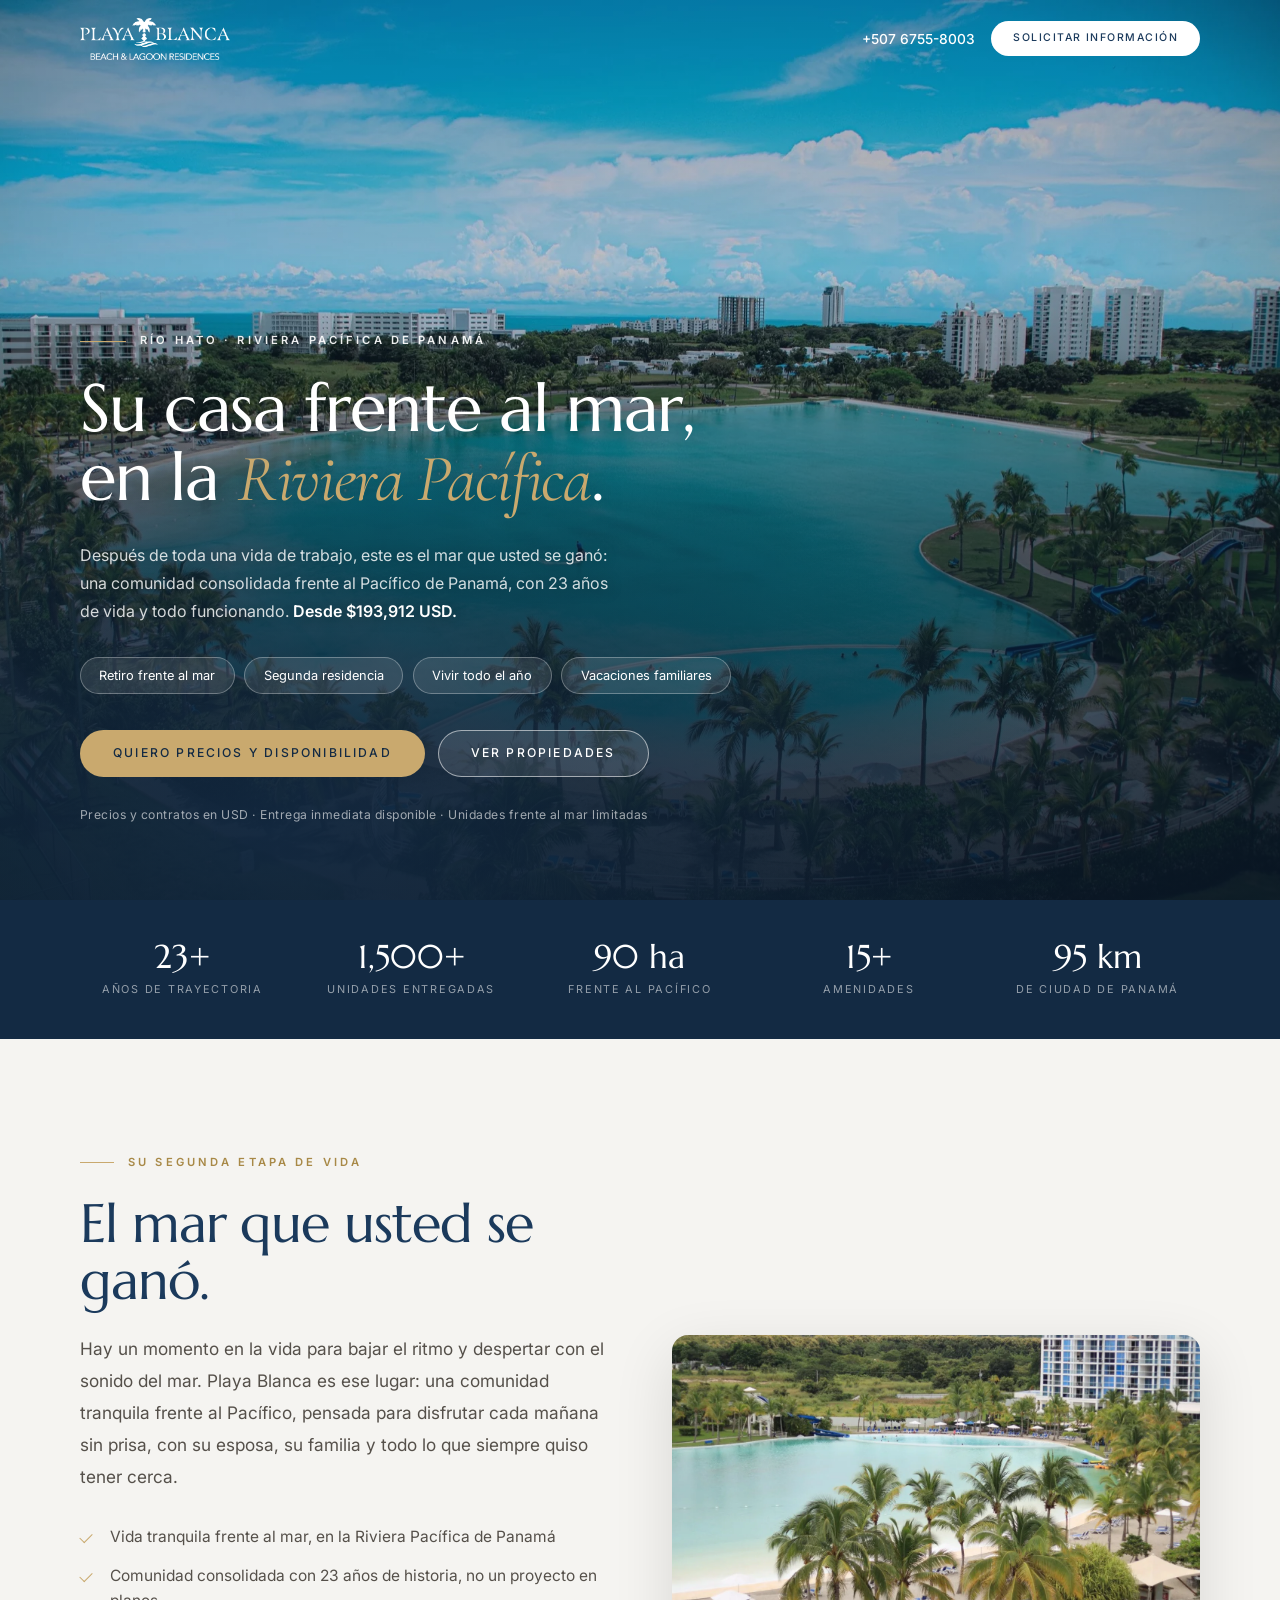
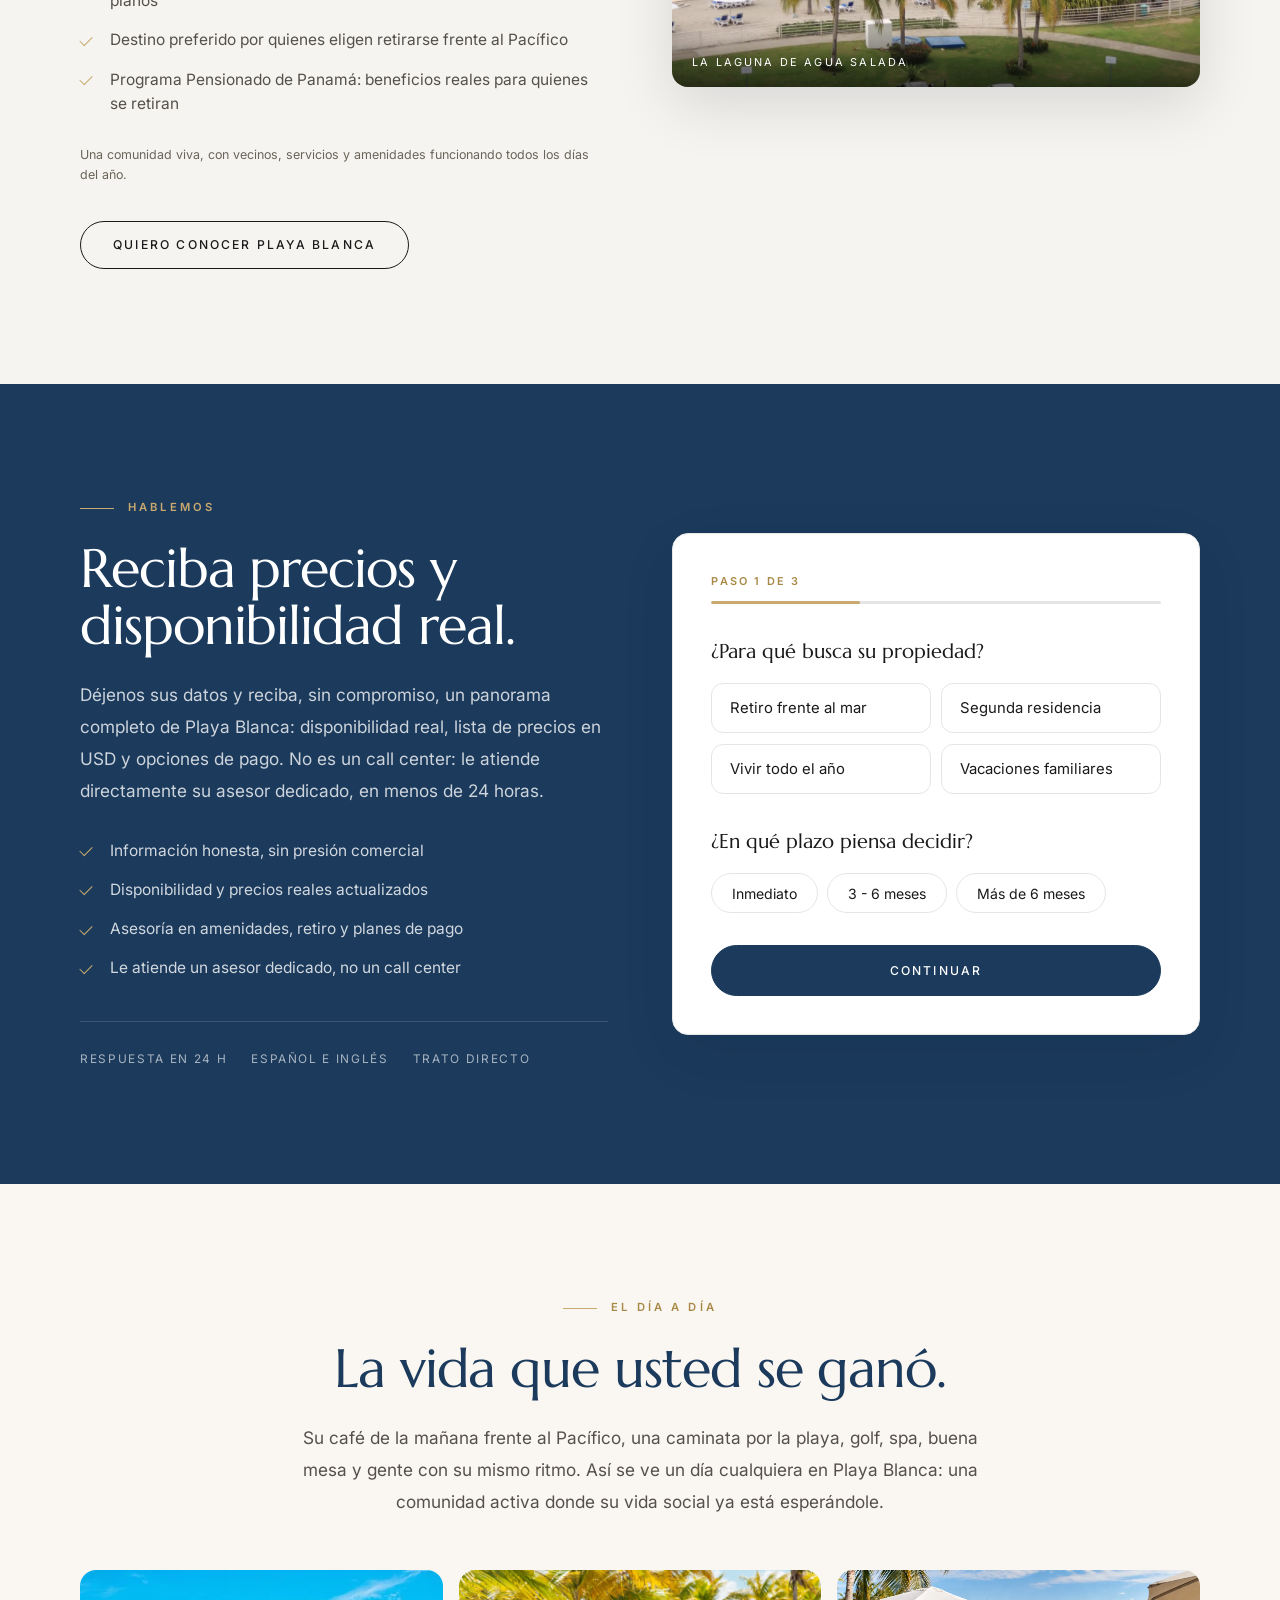
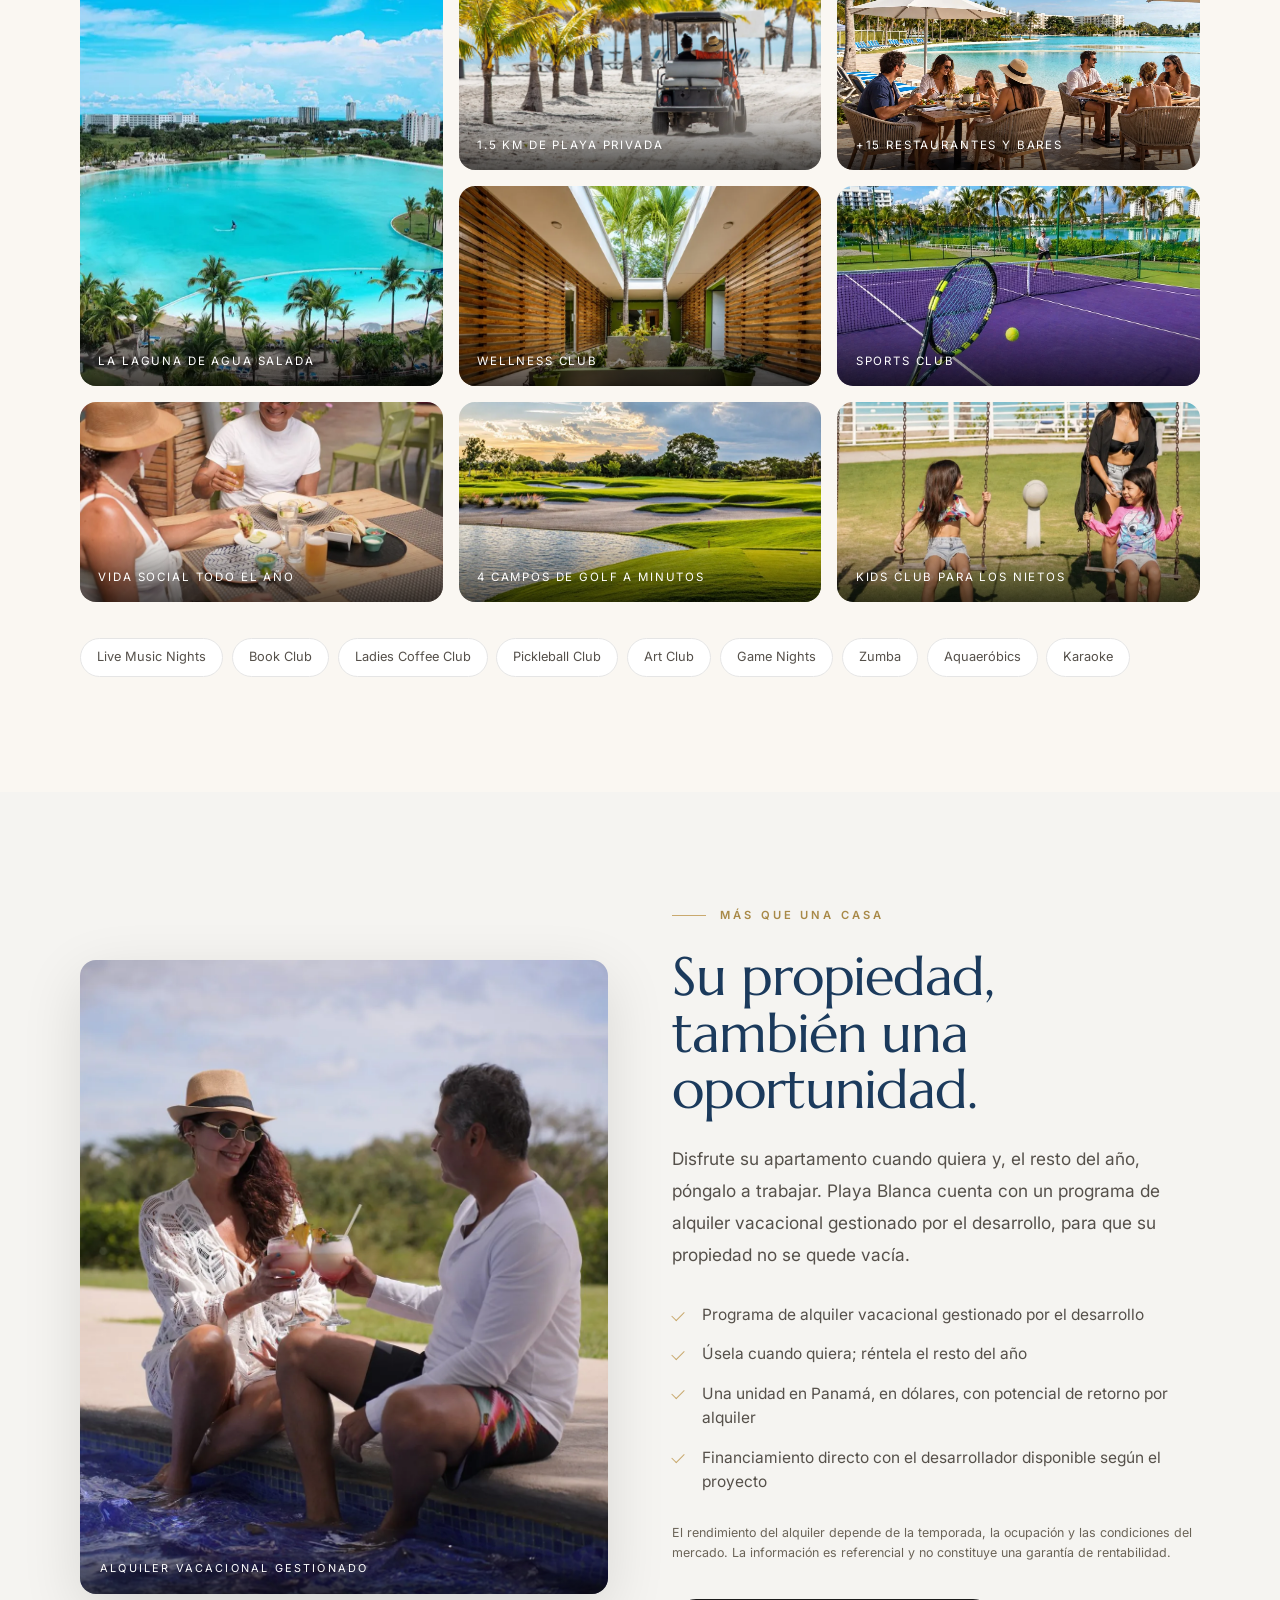
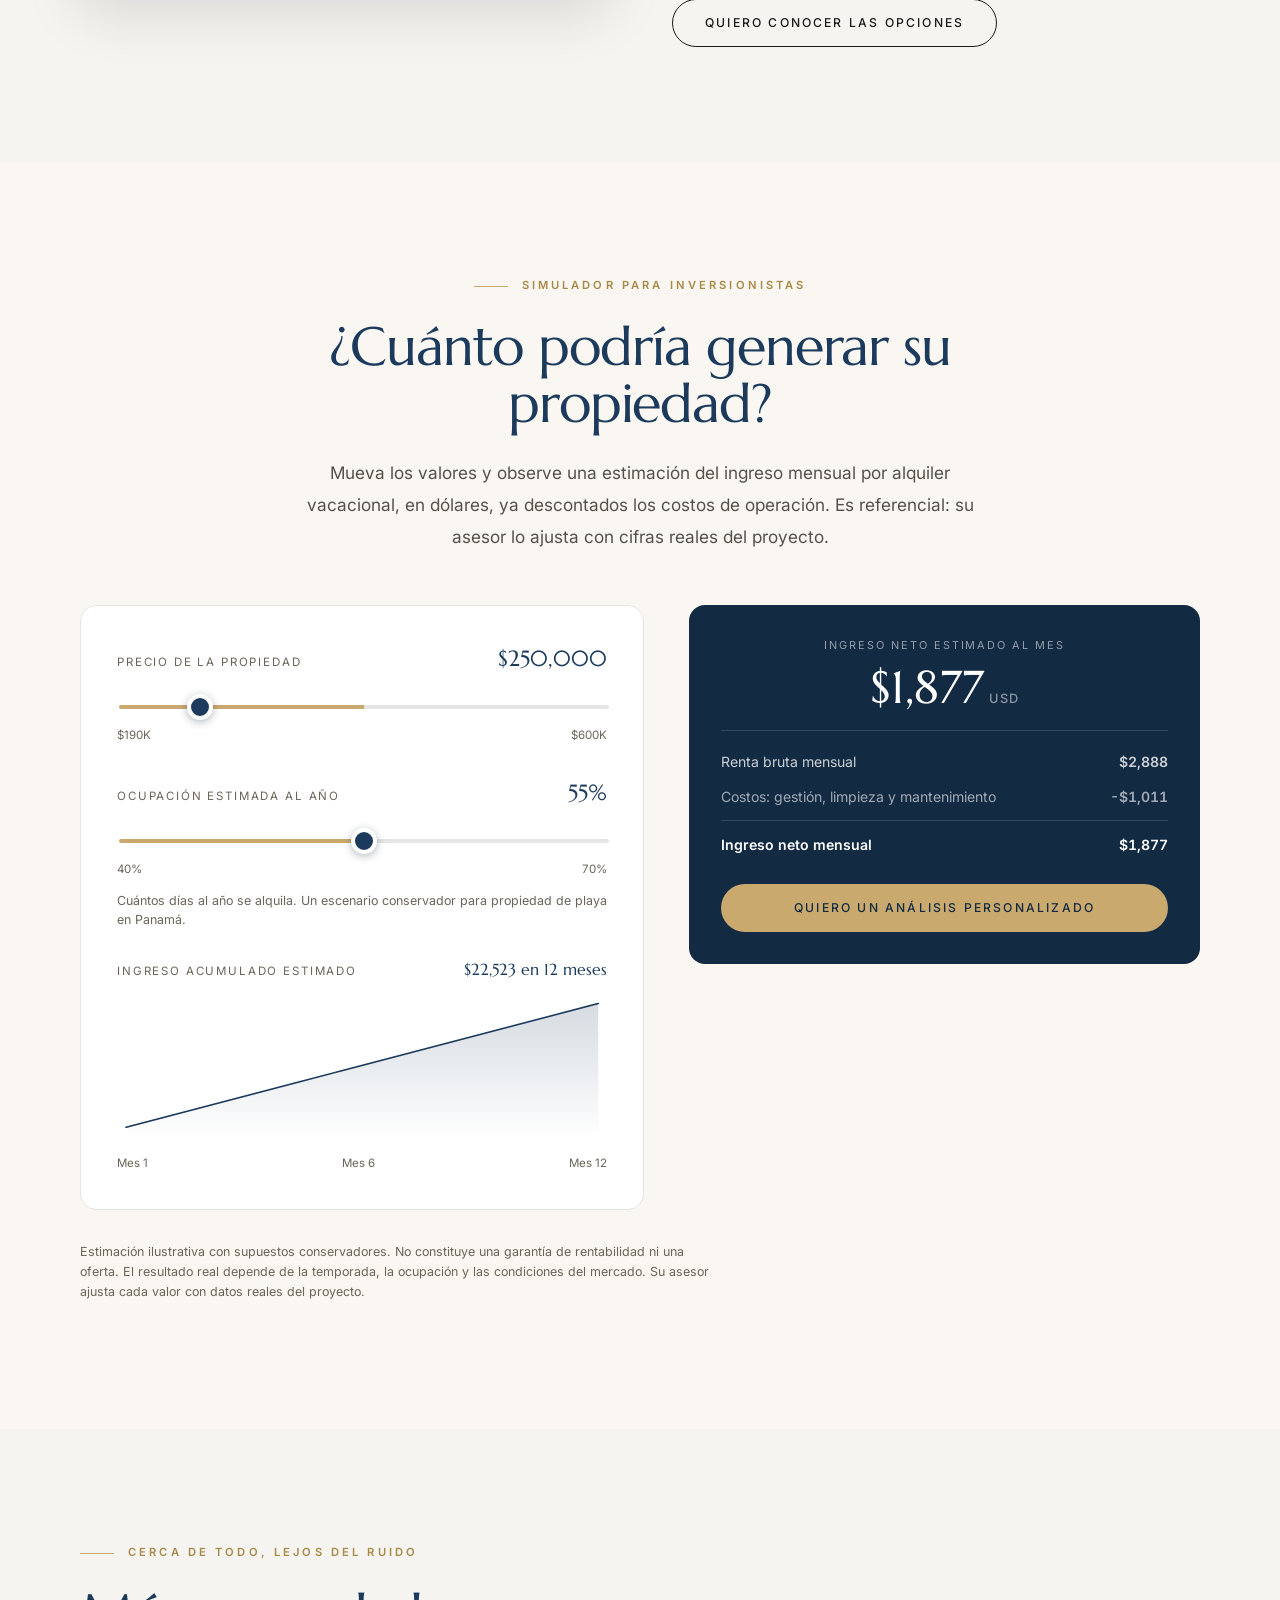
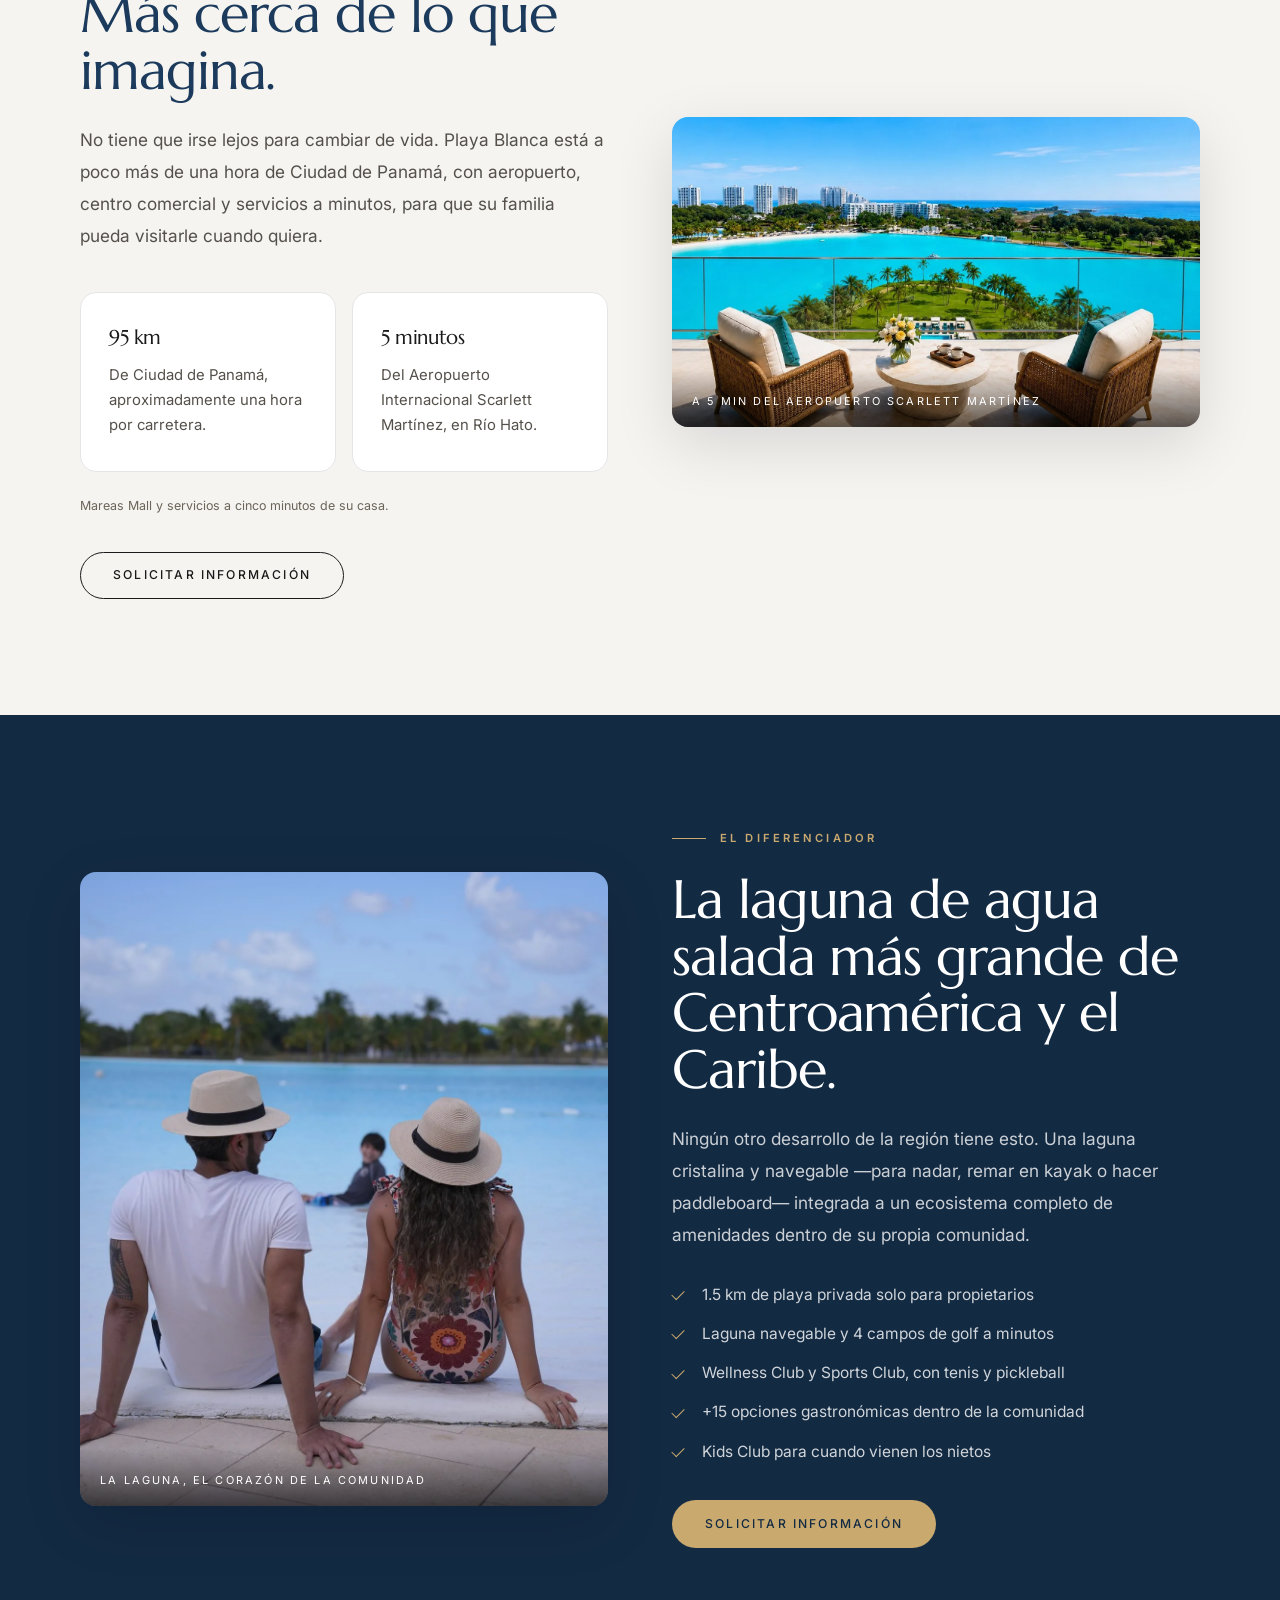
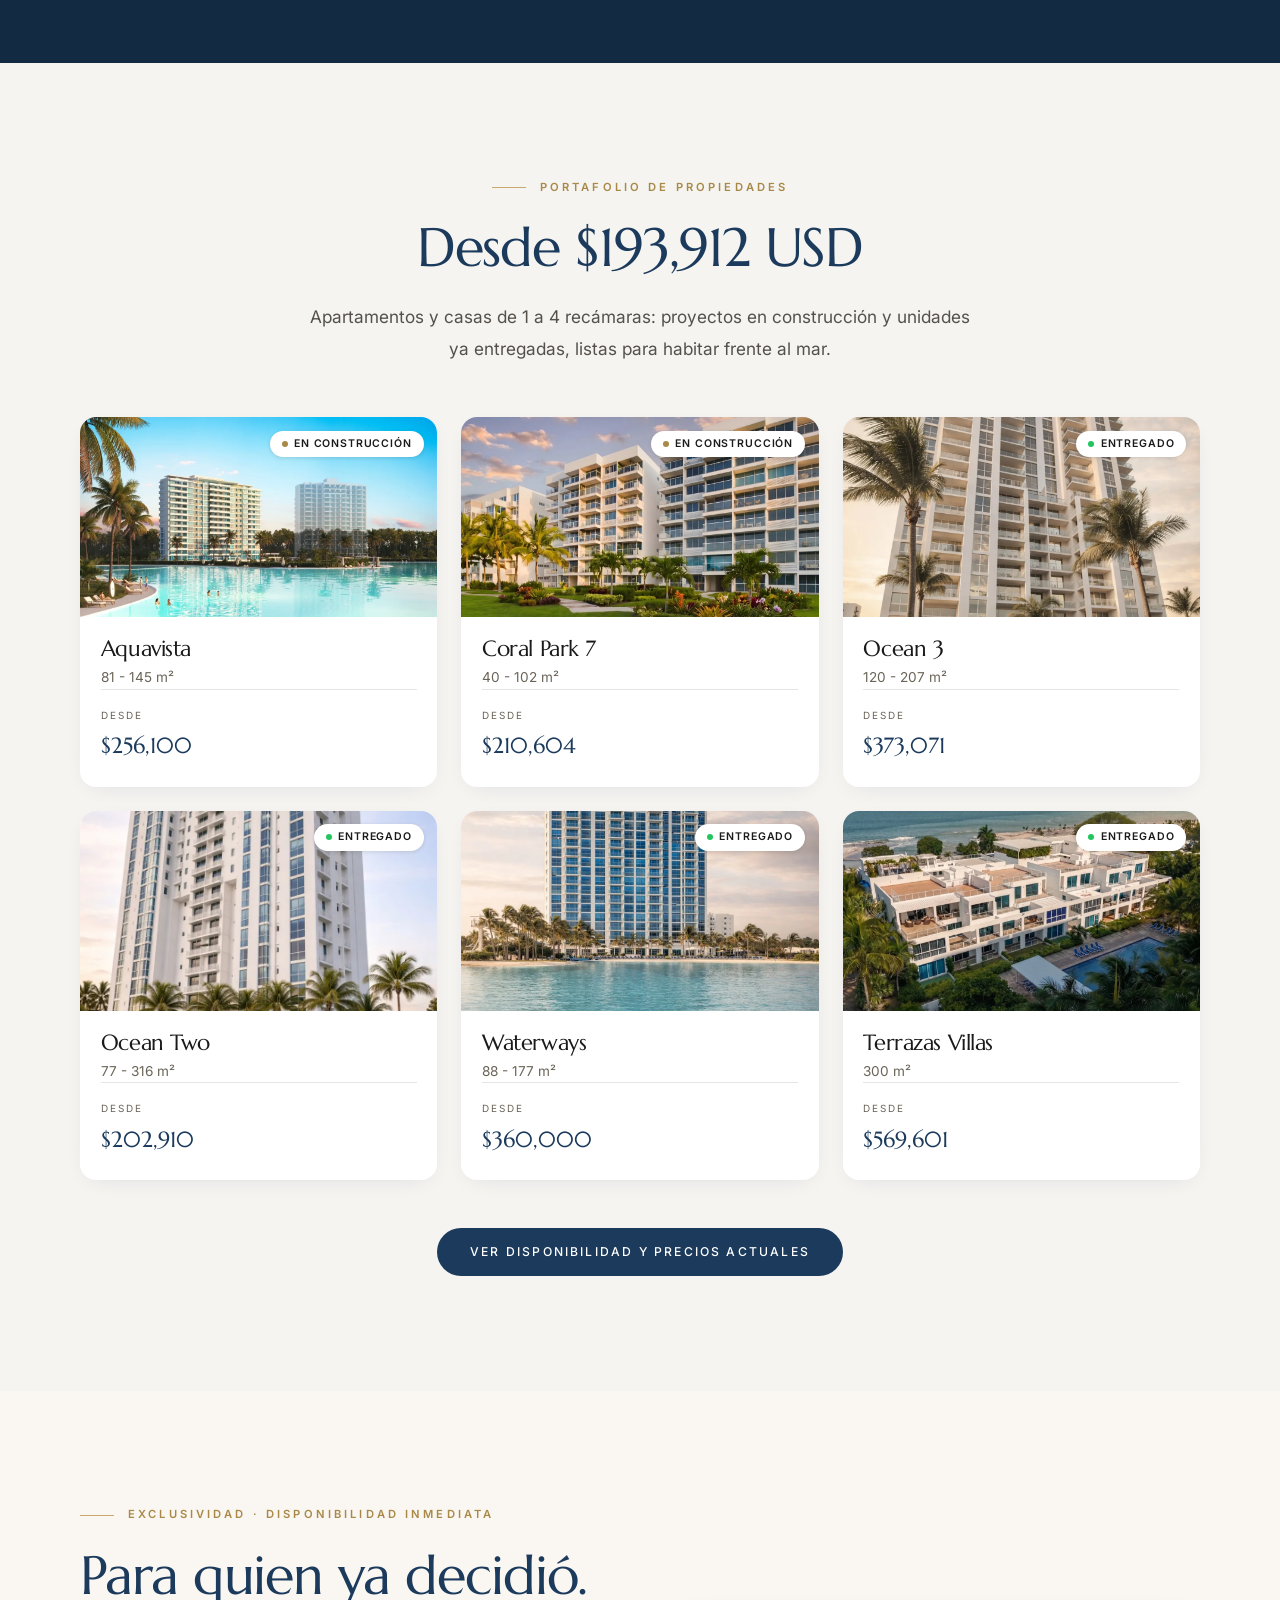
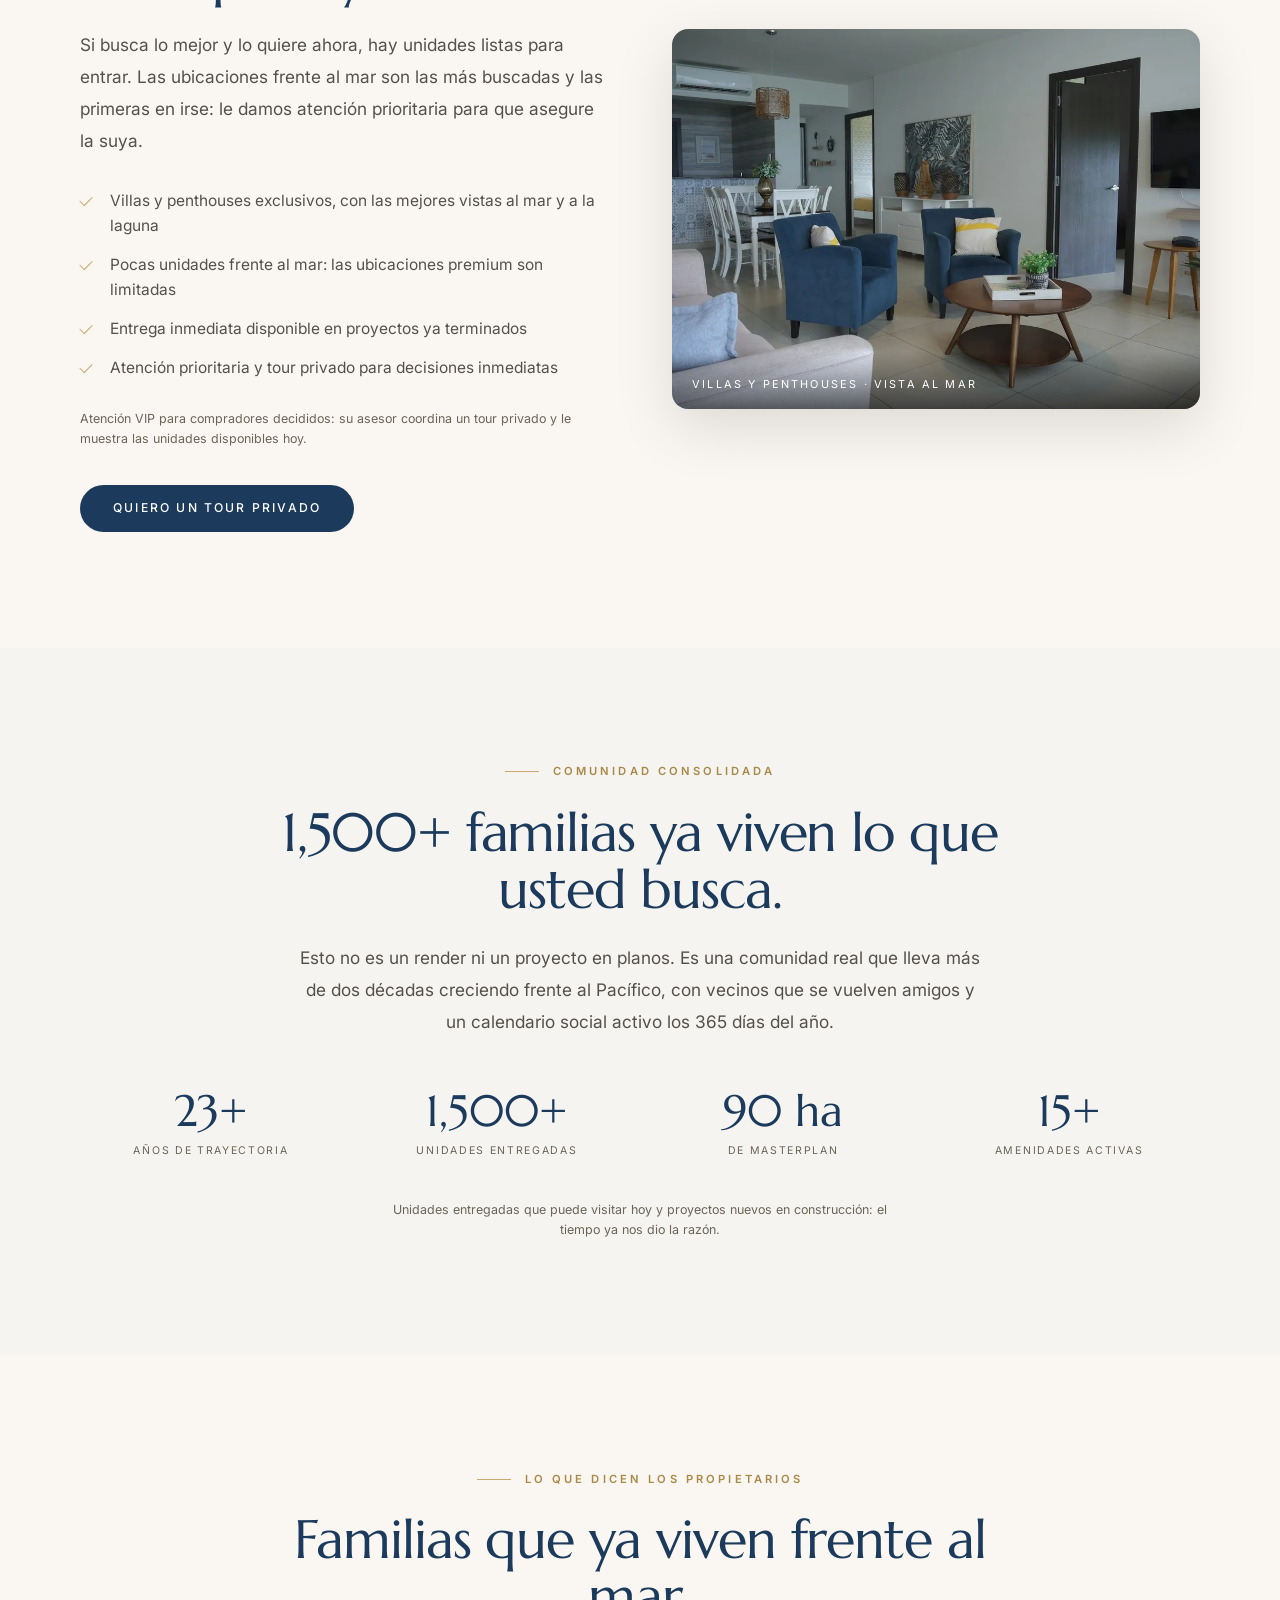
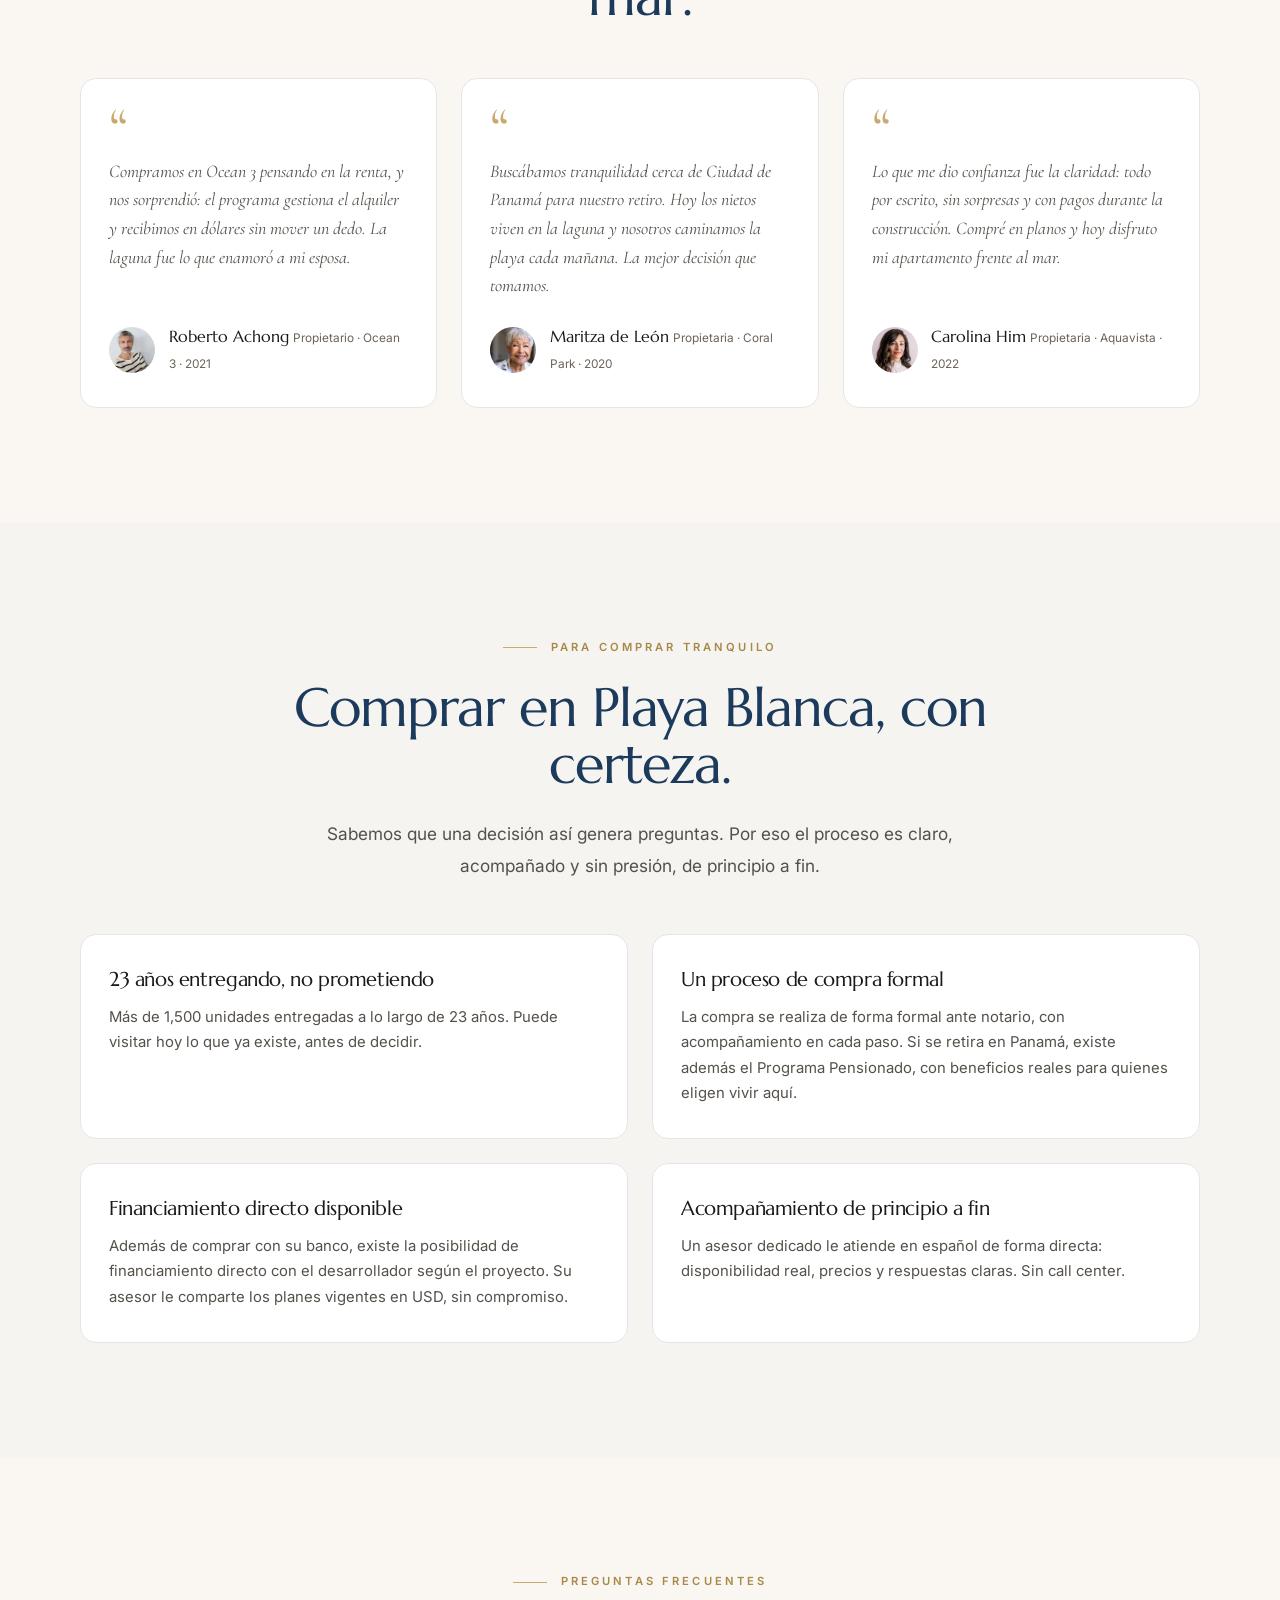
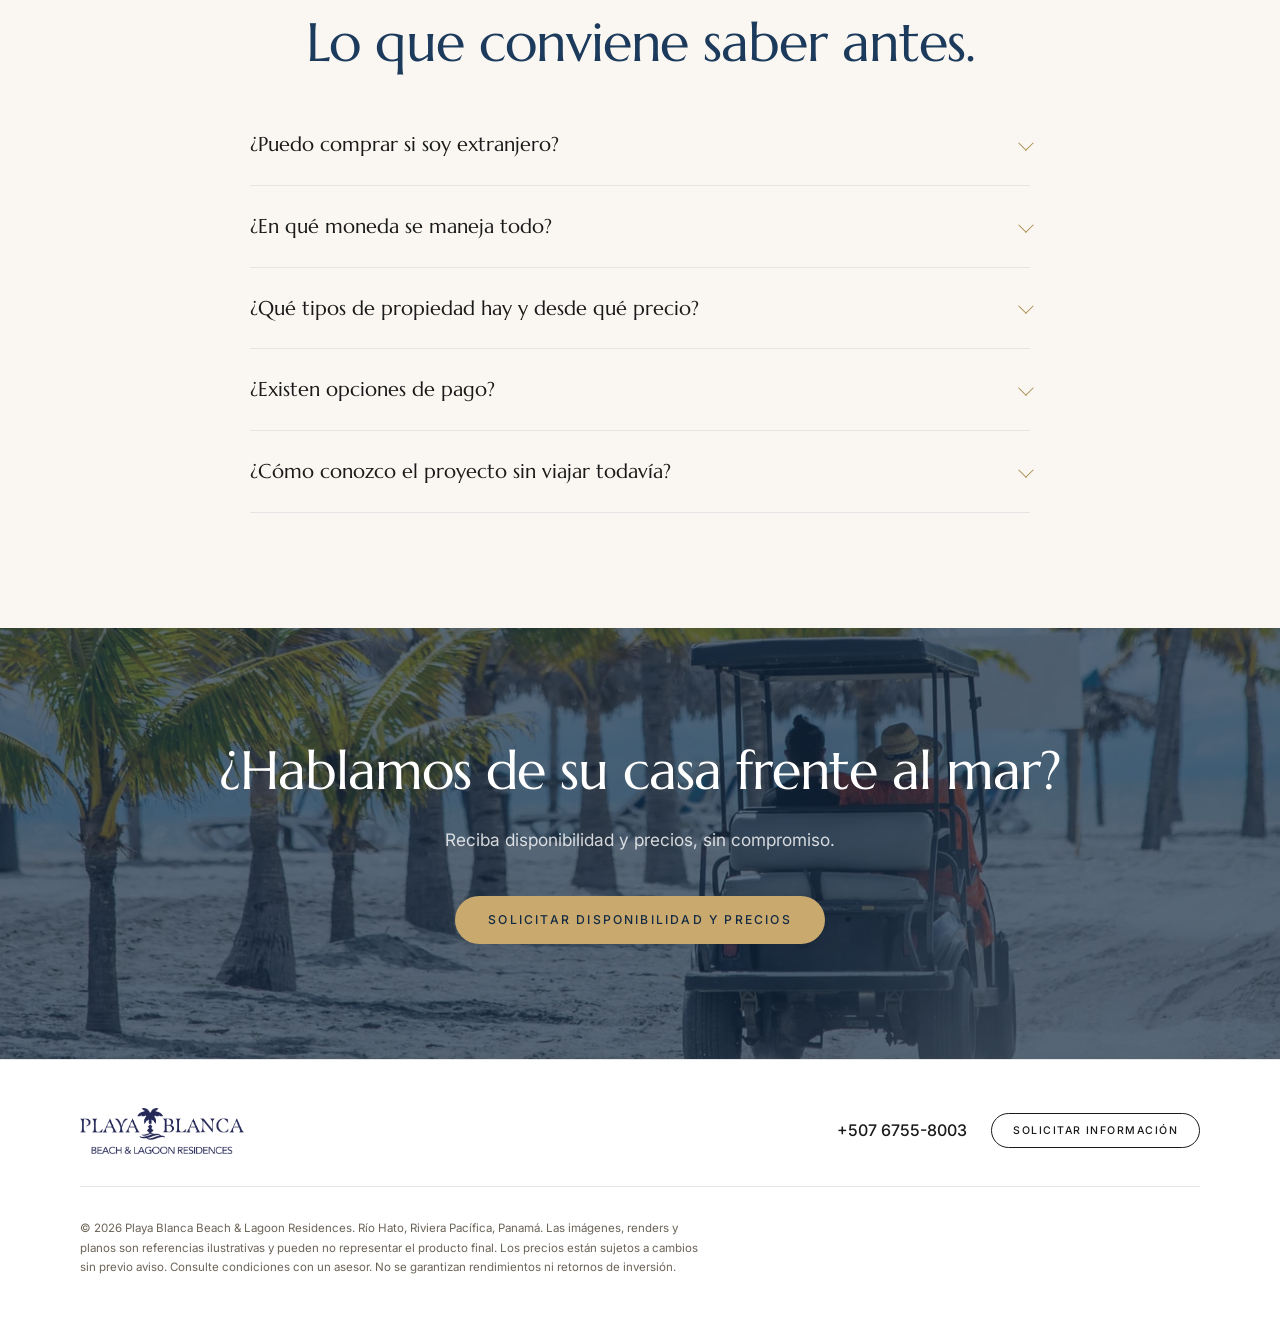
==== index.html @ 8a14ab12 "Landing Panamá nueva: diseño del hijo + funcionamiento de web-panama-LIVE Espejo de www.playablancar" ====
<!doctype html>
<html lang="es">
<head>
<meta charset="utf-8">
<meta name="viewport" content="width=device-width, initial-scale=1">
<title>Playa Blanca Beach &amp; Lagoon Residences — Su casa frente al mar, en la Riviera Pacífica de Panamá</title>
<meta name="description" content="Comunidad consolidada frente al Pacífico de Panamá, con 23 años de vida y todo funcionando. Apartamentos y casas desde $193,912 USD, en Río Hato, a una hora de Ciudad de Panamá.">
<link rel="canonical" href="https://panama.playablancaresidences.com/">
<meta name="theme-color" content="#1B3A5C">

<meta property="og:type" content="website">
<meta property="og:locale" content="es_PA">
<meta property="og:site_name" content="Playa Blanca Beach &amp; Lagoon Residences">
<meta property="og:title" content="Su casa frente al mar, en la Riviera Pacífica de Panamá">
<meta property="og:description" content="Una comunidad consolidada frente al Pacífico, con 23 años de vida y todo funcionando. Desde $193,912 USD.">
<meta property="og:url" content="https://panama.playablancaresidences.com/">
<meta property="og:image" content="https://panama.playablancaresidences.com/images/hero-lagoon.jpg">
<meta name="twitter:card" content="summary_large_image">

<link rel="icon" href="/images/palmera.png?v=b8a39f3b">

<link rel="preconnect" href="https://fonts.googleapis.com">
<link rel="preconnect" href="https://fonts.gstatic.com" crossorigin>
<link rel="stylesheet" href="https://fonts.googleapis.com/css2?family=Marcellus&family=Cormorant+Garamond:ital,wght@0,400;0,500;1,400;1,500&family=Inter:wght@300;400;500;600;700&display=swap">
<link rel="stylesheet" href="/estilo.css?v=0974ae6c44">
<link rel="preload" as="image" href="/images/hero-lagoon.webp?v=cc66e894" type="image/webp" fetchpriority="high">
<style>picture{display:contents}picture>source{display:none}</style>
<script>
  window.PB_PRUEBA = /^landing-panama-(nueva|git-|[a-z0-9]{9}-)/.test(location.hostname);
  if (window.PB_PRUEBA) { window.fbq = function(){}; window.fbq.loaded = true; }
</script>

<script>
    // fbc temprano: setea la cookie _fbc desde ?fbclid ANTES del PageView.
    // Así el PageView del clic del anuncio viaja CON fbc → sube el EMQ (antes 6.1 por fbc al 50%).
    (function(){ try{
      var m = location.search.match(/[?&]fbclid=([^&#]+)/);
      if (m && !/(^|;)\s*_fbc=/.test(document.cookie)) {
        document.cookie = '_fbc=fb.1.' + Date.now() + '.' + decodeURIComponent(m[1]) + ';path=/;max-age=7776000';
      }
    }catch(e){} })();
    // fbp temprano: si aún no existe _fbp, lo generamos ANTES de init del pixel.
    // El pixel adopta el _fbp existente → cobertura fbp ~100% en pixel + CAPI (recomendación de Meta).
    (function(){ try{
      if (!/(^|;)\s*_fbp=/.test(document.cookie)) {
        document.cookie = '_fbp=fb.1.' + Date.now() + '.' + Math.floor(Math.random() * 1e10) + ';path=/;max-age=7776000';
      }
    }catch(e){} })();
    !function(f,b,e,v,n,t,s)
    {if(f.fbq)return;n=f.fbq=function(){n.callMethod?
    n.callMethod.apply(n,arguments):n.queue.push(arguments)};
    if(!f._fbq)f._fbq=n;n.push=n;n.loaded=!0;n.version='2.0';
    n.queue=[];t=b.createElement(e);t.async=!0;
    t.src=v;s=b.getElementsByTagName(e)[0];
    s.parentNode.insertBefore(t,s)}(window, document,'script',
    'https://connect.facebook.net/en_US/fbevents.js');
    // external_id de origen propio (persistente): sube cobertura de "Identificador externo" (era 0%)
    // y sirve como clave extra de deduplicación. Mismo valor al pixel (advanced matching) y al CAPI.
    (function(){ try{
      var x = localStorage.getItem('pb_xid');
      if (!x) { x = 'x' + Date.now().toString(36) + Math.random().toString(36).slice(2, 12); localStorage.setItem('pb_xid', x); }
      window.__pbXid = x;
    }catch(e){} })();
    fbq('init', '2195180334399669', window.__pbXid ? { external_id: window.__pbXid } : {});
    // event_id compartido pixel<->CAPI para deduplicar el PageView → sube la cobertura CAPI (era 0%).
    window.__pbPvId = 'pv-' + Date.now() + '-' + Math.random().toString(36).slice(2, 10);
    fbq('track', 'PageView', {}, { eventID: window.__pbPvId });
  </script>
<script>
    if (!window.PB_PRUEBA) (function(c,l,a,r,i,t,y){
        c[a]=c[a]||function(){(c[a].q=c[a].q||[]).push(arguments)};
        t=l.createElement(r);t.async=1;t.src="https://www.clarity.ms/tag/"+i;
        y=l.getElementsByTagName(r)[0];y.parentNode.insertBefore(t,y);
    })(window, document, "clarity", "script", "xlby6ydjfh");
  </script>
<script type="application/ld+json">
  {
    "@context": "https://schema.org",
    "@type": "RealEstateAgent",
    "name": "Playa Blanca Beach & Lagoon Residences",
    "url": "https://panama.playablancaresidences.com/",
    "logo": "https://panama.playablancaresidences.com/images/logo.png",
    "description": "Residencias premium frente al Pacífico en la Riviera Pacífica de Panamá. Desde $193,912 USD.",
    "telephone": "+50767558003",
    "address": {
      "@type": "PostalAddress",
      "addressLocality": "Río Hato",
      "addressRegion": "Coclé",
      "addressCountry": "PA"
    },
    "geo": {
      "@type": "GeoCoordinates",
      "latitude": 8.3389,
      "longitude": -80.1305
    },
    "priceRange": "$193,912 - $569,601 USD"
  }
  </script>
</head>
<body>
<noscript><img height="1" width="1" style="display:none" alt="" src="https://www.facebook.com/tr?id=2195180334399669&ev=PageView&noscript=1"></noscript>

<!-- ======================================================================
     Cabecera
     ====================================================================== -->
<header id="nav">
  <div class="wrap nav-fila">
    <a href="#top" aria-label="Playa Blanca Residences">
      <picture><source srcset="/images/logo.webp?v=1139a613" type="image/webp"><img class="nav-logo" src="/images/logo.png?v=fb18657d" alt="Playa Blanca Beach &amp; Lagoon Residences" width="999" height="280"></picture>
    </a>
    <div class="nav-derecha">
      <a class="nav-tel" href="tel:+50767558003">+507 6755-8003</a>
      <a class="btn btn-sm nav-cta" href="#contacto">Solicitar información</a>
    </div>
  </div>
</header>

<!-- ======================================================================
     Hero
     ====================================================================== -->
<section class="hero" id="top">
  <picture><source srcset="/images/hero-lagoon.webp?v=cc66e894" type="image/webp"><img class="hero-img" src="/images/hero-lagoon.jpg?v=4327f1b0" alt="La laguna de agua salada de Playa Blanca, frente al Pacífico panameño" fetchpriority="high"></picture>
  <div class="hero-velo"></div>

  <div class="wrap hero-contenido">
    <div class="eyebrow reveal"><span>Río Hato · Riviera Pacífica de Panamá</span></div>

    <h1 class="h1 reveal d1">Su casa frente al mar,<br>en la <em class="acento">Riviera Pacífica</em>.</h1>

    <p class="sub reveal d2">
      Después de toda una vida de trabajo, este es el mar que usted se ganó: una
      comunidad consolidada frente al Pacífico de Panamá, con 23 años de vida y
      todo funcionando. <strong>Desde $193,912 USD.</strong>
    </p>

    <div class="hero-chips reveal d3">
      <button type="button" class="hero-chip" data-hero-objetivo="Retiro">Retiro frente al mar</button>
      <button type="button" class="hero-chip" data-hero-objetivo="Segunda residencia">Segunda residencia</button>
      <button type="button" class="hero-chip" data-hero-objetivo="Vivir todo el año">Vivir todo el año</button>
      <button type="button" class="hero-chip" data-hero-objetivo="Vacaciones familiares">Vacaciones familiares</button>
    </div>

    <div class="hero-acciones reveal d4">
      <a class="btn btn-gold" href="#contacto">Quiero precios y disponibilidad</a>
      <a class="btn btn-ghost" href="#proyectos">Ver propiedades</a>
    </div>

    <p class="hero-pie reveal d4">Precios y contratos en USD · Entrega inmediata disponible · Unidades frente al mar limitadas</p>
  </div>
</section>

<!-- ======================================================================
     Cifras
     ====================================================================== -->
<section class="trustbar">
  <div class="wrap">
    <div class="trustbar-grid">
      <div class="trustbar-item"><strong>23+</strong><span>Años de trayectoria</span></div>
      <div class="trustbar-item"><strong>1,500+</strong><span>Unidades entregadas</span></div>
      <div class="trustbar-item"><strong>90 ha</strong><span>Frente al Pacífico</span></div>
      <div class="trustbar-item"><strong>15+</strong><span>Amenidades</span></div>
      <div class="trustbar-item"><strong>95 km</strong><span>De Ciudad de Panamá</span></div>
    </div>
  </div>
</section>

<!-- ======================================================================
     El mar que usted se ganó
     ====================================================================== -->
<section class="pad" id="dolares">
  <div class="wrap split">
    <div class="split-texto reveal">
      <div class="eyebrow"><span>Su segunda etapa de vida</span></div>
      <h2 class="h2">El mar que usted se ganó.</h2>
      <p class="lede">
        Hay un momento en la vida para bajar el ritmo y despertar con el sonido
        del mar. Playa Blanca es ese lugar: una comunidad tranquila frente al
        Pacífico, pensada para disfrutar cada mañana sin prisa, con su esposa,
        su familia y todo lo que siempre quiso tener cerca.
      </p>
      <ul class="lista">
        <li>Vida tranquila frente al mar, en la Riviera Pacífica de Panamá</li>
        <li>Comunidad consolidada con 23 años de historia, no un proyecto en planos</li>
        <li>Destino preferido por quienes eligen retirarse frente al Pacífico</li>
        <li>Programa Pensionado de Panamá: beneficios reales para quienes se retiran</li>
      </ul>
      <p class="nota" style="margin-top:1.75rem">
        Una comunidad viva, con vecinos, servicios y amenidades funcionando
        todos los días del año.
      </p>
      <div style="margin-top:2.25rem">
        <a class="btn btn-outline" href="#contacto">Quiero conocer Playa Blanca</a>
      </div>
    </div>

    <figure class="figura split-foto reveal d2" style="margin:0">
      <picture><source srcset="/images/panama/laguna.webp?v=c8e871c5" type="image/webp"><img src="/images/panama/laguna.jpg?v=f1fd7a59" alt="La laguna de agua salada de Playa Blanca, con la playa de arena y las palmeras" loading="lazy" width="1400" height="933" decoding="async"></picture>
      <figcaption class="figura-pie">La laguna de agua salada</figcaption>
    </figure>
  </div>
</section>

<!-- ======================================================================
     Formulario
     ====================================================================== -->
<section class="pad navy-bg on-dark" id="contacto">
  <div class="wrap split">
    <div class="split-texto reveal">
      <div class="eyebrow"><span>Hablemos</span></div>
      <h2 class="h2" style="color:#fff">Reciba precios y disponibilidad real.</h2>
      <p class="lede">
        Déjenos sus datos y reciba, sin compromiso, un panorama completo de
        Playa Blanca: disponibilidad real, lista de precios en USD y opciones de
        pago. No es un call center: le atiende directamente su asesor dedicado,
        en menos de 24 horas.
      </p>
      <ul class="lista">
        <li>Información honesta, sin presión comercial</li>
        <li>Disponibilidad y precios reales actualizados</li>
        <li>Asesoría en amenidades, retiro y planes de pago</li>
        <li>Le atiende un asesor dedicado, no un call center</li>
      </ul>
      <div class="form-garantias">
        <span class="form-garantia">Respuesta en 24 h</span>
        <span class="form-garantia">Español e inglés</span>
        <span class="form-garantia">Trato directo</span>
      </div>
    </div>

    <div class="form-caja reveal d2">
      <form id="leadForm" novalidate aria-label="Solicitar información sobre Playa Blanca">
        <input type="hidden" name="utm_source" id="utm_source">
        <input type="hidden" name="utm_medium" id="utm_medium">
        <input type="hidden" name="utm_campaign" id="utm_campaign">
        <input type="hidden" name="utm_content" id="utm_content">
        <input type="hidden" name="utm_term" id="utm_term">
        <input type="hidden" name="objetivo_inversion" id="objetivo_inversion">
        <input type="hidden" name="plazo_decision" id="plazo_decision">
        <input type="hidden" name="rango_inversion" id="rango_inversion">

        <div class="form-progress">
          <span class="form-progress-label" id="progressLabel" aria-live="polite">Paso 1 de 3</span>
          <div class="form-progress-bar"><div class="form-progress-fill" id="progressFill"></div></div>
        </div>

        <!-- Paso 1 -->
        <div class="form-step active" data-step="1">
          <label class="form-q-label">¿Para qué busca su propiedad?</label>
          <div class="option-cards" data-field="objetivo_inversion">
            <button type="button" class="option-card" data-value="Retiro">Retiro frente al mar</button>
            <button type="button" class="option-card" data-value="Segunda residencia">Segunda residencia</button>
            <button type="button" class="option-card" data-value="Vivir todo el año">Vivir todo el año</button>
            <button type="button" class="option-card" data-value="Vacaciones familiares">Vacaciones familiares</button>
          </div>

          <label class="form-q-label">¿En qué plazo piensa decidir?</label>
          <div class="option-pills" data-field="plazo_decision">
            <button type="button" class="option-pill" data-value="Inmediato">Inmediato</button>
            <button type="button" class="option-pill" data-value="3-6 meses">3 - 6 meses</button>
            <button type="button" class="option-pill" data-value="+6 meses">Más de 6 meses</button>
          </div>

          
          <div class="form-acciones">
            <button type="button" class="form-next" data-goto="2">Continuar</button>
          </div>
        </div>

        <!-- Paso 2 -->
        <div class="form-step" data-step="2">
          <label class="form-q-label">¿Qué rango de inversión tiene en mente?</label>
          <div class="option-cards" data-field="rango_inversion">
            <button type="button" class="option-card" data-value="$190K - $250K">$190K - $250K</button>
            <button type="button" class="option-card" data-value="$250K - $350K">$250K - $350K</button>
            <button type="button" class="option-card" data-value="$350K - $500K">$350K - $500K</button>
            <button type="button" class="option-card" data-value="Más de $500K">Más de $500K</button>
          </div>

          <label class="form-q-label" for="tipo_propiedad">¿Qué tipo de propiedad busca?</label>
          <select class="form-select" name="tipo_propiedad" id="tipo_propiedad">
            <option value="">Seleccione una opción</option>
            <option value="Apartamento 1-2 recámaras">Apartamento 1-2 recámaras</option>
            <option value="Apartamento 3-4 recámaras">Apartamento 3-4 recámaras</option>
            <option value="Casa / Villa">Casa / Villa</option>
            <option value="Aún no lo sé">Aún no lo sé</option>
          </select>

          
          <div class="form-acciones">
            <button type="button" class="form-back" data-goto="1">Atrás</button>
            <button type="button" class="form-next" data-goto="3">Continuar</button>
          </div>
        </div>

        <!-- Paso 3 -->
        <div class="form-step" data-step="3">
          <label class="form-q-label">¿A dónde le enviamos la información?</label>

          <div class="form-campo">
            <input type="text" class="form-input" name="contact_name" id="contact_name" placeholder="Nombre completo" autocomplete="name" required aria-describedby="error_name">
            <span class="form-error" id="error_name" role="alert"></span>
          </div>

          <div class="form-campo">
            <div class="form-tel">
              <select class="form-select" id="phone_country" name="phone_country" aria-label="País de su teléfono">
                <option value="507" selected>🇵🇦 +507</option>
                <option value="57">🇨🇴 +57</option>
                <option value="58">🇻🇪 +58</option>
                <option value="1">🇺🇸 +1</option>
                <option value="52">🇲🇽 +52</option>
                <option value="34">🇪🇸 +34</option>
                <option value="593">🇪🇨 +593</option>
                <option value="51">🇵🇪 +51</option>
                <option value="56">🇨🇱 +56</option>
                <option value="54">🇦🇷 +54</option>
                <option value="506">🇨🇷 +506</option>
                <option value="502">🇬🇹 +502</option>
                <option value="504">🇭🇳 +504</option>
                <option value="503">🇸🇻 +503</option>
                <option value="505">🇳🇮 +505</option>
                <option value="591">🇧🇴 +591</option>
                <option value="595">🇵🇾 +595</option>
                <option value="598">🇺🇾 +598</option>
                <option value="55">🇧🇷 +55</option>
                <option value="44">🇬🇧 +44</option>
                <option value="33">🇫🇷 +33</option>
                <option value="39">🇮🇹 +39</option>
                <option value="49">🇩🇪 +49</option>
                <option value="351">🇵🇹 +351</option>
              </select>
              <input type="tel" class="form-input" name="phone" id="phone" placeholder="Su teléfono, sin el código" inputmode="tel" autocomplete="tel" required aria-describedby="error_phone">
            </div>
            <span class="form-error" id="error_phone" role="alert"></span>
          </div>

          <div class="form-campo">
            <input type="email" class="form-input" name="email" id="email" placeholder="Correo electrónico" autocomplete="email" required aria-describedby="error_email">
            <span class="form-error" id="error_email" role="alert"></span>
          </div>

          <label class="form-consent" for="consent_check">
            <input type="checkbox" id="consent_check" name="consent" required style="margin-top:0.15rem;accent-color:var(--gold);width:22px;height:22px;min-width:22px">
            <span>Autorizo que un asesor de Playa Blanca Residences me contacte por teléfono, WhatsApp o correo con información sobre el proyecto.</span>
          </label>
          <span class="form-error" id="error_consent" role="alert" style="display:none">Debe autorizar el contacto para continuar.</span>

          <div class="form-acciones">
            <button type="button" class="form-back" data-goto="2">Atrás</button>
            <button type="submit" class="form-submit">Solicitar información</button>
          </div>
        </div>
      </form>
    </div>
  </div>
</section>

<!-- ======================================================================
     La vida que usted se ganó
     ====================================================================== -->
<section class="pad warm" id="vida">
  <div class="wrap">
    <div class="cabecera-seccion centrado reveal">
      <div class="eyebrow centrada"><span>El día a día</span></div>
      <h2 class="h2">La vida que usted se ganó.</h2>
      <p class="lede centrada">
        Su café de la mañana frente al Pacífico, una caminata por la playa, golf,
        spa, buena mesa y gente con su mismo ritmo. Así se ve un día cualquiera
        en Playa Blanca: una comunidad activa donde su vida social ya está
        esperándole.
      </p>
    </div>

    <div class="vida-grid reveal d1">
      <figure class="vida-item alta" style="margin:0">
        <picture><source srcset="/images/amenities/laguna.webp?v=2f771e63" type="image/webp"><img src="/images/amenities/laguna.jpg?v=21b241c6" alt="La laguna de agua salada de Playa Blanca" loading="lazy" decoding="async"></picture>
        <figcaption>La laguna de agua salada</figcaption>
      </figure>
      <figure class="vida-item" style="margin:0">
        <picture><source srcset="/images/amenities/playa.webp?v=de9344f4" type="image/webp"><img src="/images/amenities/playa.jpg?v=e53cd13e" alt="Playa privada de Playa Blanca" loading="lazy" decoding="async"></picture>
        <figcaption>1.5 km de playa privada</figcaption>
      </figure>
      <figure class="vida-item" style="margin:0">
        <picture><source srcset="/images/amenities/restaurantes.webp?v=e7dcceaa" type="image/webp"><img src="/images/amenities/restaurantes.jpg?v=c21c1564" alt="Restaurantes dentro de la comunidad" loading="lazy" decoding="async"></picture>
        <figcaption>+15 restaurantes y bares</figcaption>
      </figure>
      <figure class="vida-item" style="margin:0">
        <picture><source srcset="/images/amenities/spa.webp?v=e0d423a4" type="image/webp"><img src="/images/amenities/spa.jpg?v=153e0f77" alt="Wellness Club" loading="lazy" decoding="async"></picture>
        <figcaption>Wellness Club</figcaption>
      </figure>
      <figure class="vida-item" style="margin:0">
        <picture><source srcset="/images/amenities/sports-club.webp?v=b6885e11" type="image/webp"><img src="/images/amenities/sports-club.jpg?v=67bcbafc" alt="Canchas del Sports Club" loading="lazy" decoding="async"></picture>
        <figcaption>Sports Club</figcaption>
      </figure>
      <figure class="vida-item" style="margin:0">
        <picture><source srcset="/images/panama/social.webp?v=5c831180" type="image/webp"><img src="/images/panama/social.jpg?v=2642921e" alt="Noche de música en vivo en Playa Blanca" loading="lazy" decoding="async"></picture>
        <figcaption>Vida social todo el año</figcaption>
      </figure>
      <figure class="vida-item" style="margin:0">
        <picture><source srcset="/images/amenities/golf.webp?v=54615f65" type="image/webp"><img src="/images/amenities/golf.jpg?v=e479f4a7" alt="Campo de golf cerca de Playa Blanca" loading="lazy" decoding="async"></picture>
        <figcaption>4 campos de golf a minutos</figcaption>
      </figure>
      <figure class="vida-item" style="margin:0">
        <picture><source srcset="/images/amenities/kids-club.webp?v=8043b0c6" type="image/webp"><img src="/images/amenities/kids-club.jpg?v=cec4768d" alt="Kids Club de Playa Blanca" loading="lazy" decoding="async"></picture>
        <figcaption>Kids Club para los nietos</figcaption>
      </figure>
    </div>

    <div class="etiquetas reveal d2">
      <span class="etiqueta">Live Music Nights</span>
      <span class="etiqueta">Book Club</span>
      <span class="etiqueta">Ladies Coffee Club</span>
      <span class="etiqueta">Pickleball Club</span>
      <span class="etiqueta">Art Club</span>
      <span class="etiqueta">Game Nights</span>
      <span class="etiqueta">Zumba</span>
      <span class="etiqueta">Aquaeróbics</span>
      <span class="etiqueta">Karaoke</span>
    </div>
  </div>
</section>

<!-- ======================================================================
     Alquiler
     ====================================================================== -->
<section class="pad" id="rentas">
  <div class="wrap split foto-izq">
    <div class="split-texto reveal">
      <div class="eyebrow"><span>Más que una casa</span></div>
      <h2 class="h2">Su propiedad, también una oportunidad.</h2>
      <p class="lede">
        Disfrute su apartamento cuando quiera y, el resto del año, póngalo a
        trabajar. Playa Blanca cuenta con un programa de alquiler vacacional
        gestionado por el desarrollo, para que su propiedad no se quede vacía.
      </p>
      <ul class="lista">
        <li>Programa de alquiler vacacional gestionado por el desarrollo</li>
        <li>Úsela cuando quiera; réntela el resto del año</li>
        <li>Una unidad en Panamá, en dólares, con potencial de retorno por alquiler</li>
        <li>Financiamiento directo con el desarrollador disponible según el proyecto</li>
      </ul>
      <p class="nota" style="margin-top:1.75rem">
        El rendimiento del alquiler depende de la temporada, la ocupación y las
        condiciones del mercado. La información es referencial y no constituye
        una garantía de rentabilidad.
      </p>
      <div style="margin-top:2.25rem">
        <a class="btn btn-outline" href="#contacto">Quiero conocer las opciones</a>
      </div>
    </div>

    <figure class="figura split-foto reveal d2" style="margin:0">
      <picture><source srcset="/images/panama/inversion-pareja.webp?v=38f1cea5" type="image/webp"><img src="/images/panama/inversion-pareja.jpg?v=7c14afe4" alt="Pareja disfrutando su propiedad en Playa Blanca" loading="lazy" width="1200" height="900" decoding="async"></picture>
      <figcaption class="figura-pie">Alquiler vacacional gestionado</figcaption>
    </figure>
  </div>
</section>

<!-- ======================================================================
     Simulador
     ====================================================================== -->
<section class="pad warm" id="simulador">
  <div class="wrap">
    <div class="cabecera-seccion centrado reveal">
      <div class="eyebrow centrada"><span>Simulador para inversionistas</span></div>
      <h2 class="h2">¿Cuánto podría generar su propiedad?</h2>
      <p class="lede centrada">
        Mueva los valores y observe una estimación del ingreso mensual por
        alquiler vacacional, en dólares, ya descontados los costos de operación.
        Es referencial: su asesor lo ajusta con cifras reales del proyecto.
      </p>
    </div>

    <div class="calc reveal d1">
      <div class="calc-panel">
        <div class="calc-campo">
          <div class="calc-label">
            <span>Precio de la propiedad</span>
            <output id="calc-precio-out" for="calc-precio">$250,000</output>
          </div>
          <input class="calc-range" type="range" id="calc-precio" min="190000" max="600000" step="5000" value="250000" aria-label="Precio de la propiedad en dólares">
          <div class="calc-escala"><span>$190K</span><span>$600K</span></div>
        </div>

        <div class="calc-campo">
          <div class="calc-label">
            <span>Ocupación estimada al año</span>
            <output id="calc-ocup-out" for="calc-ocup">55%</output>
          </div>
          <input class="calc-range" type="range" id="calc-ocup" min="40" max="70" step="1" value="55" aria-label="Ocupación estimada al año, en por ciento">
          <div class="calc-escala"><span>40%</span><span>70%</span></div>
          <p class="calc-pista">
            Cuántos días al año se alquila. Un escenario conservador para
            propiedad de playa en Panamá.
          </p>
        </div>

        <div class="calc-grafica-caja">
          <div class="calc-grafica-cabeza">
            <span class="calc-grafica-titulo">Ingreso acumulado estimado</span>
            <span class="calc-grafica-total" id="calc-acum-out">$22,523 en 12 meses</span>
          </div>
          <svg id="calc-chart" viewBox="0 0 640 240" preserveAspectRatio="none" aria-hidden="true">
            <defs>
              <linearGradient id="calc-grad" x1="0" y1="0" x2="0" y2="1">
                <stop offset="0%" stop-color="#1B3A5C" stop-opacity="0.18"/>
                <stop offset="100%" stop-color="#1B3A5C" stop-opacity="0"/>
              </linearGradient>
            </defs>
            <path id="calc-area" fill="url(#calc-grad)" d=""></path>
            <path id="calc-line" fill="none" stroke-width="2.5" stroke-linecap="round" stroke-linejoin="round" d=""></path>
          </svg>
          <div class="calc-meses"><span>Mes 1</span><span>Mes 6</span><span>Mes 12</span></div>
        </div>
      </div>

      <div class="calc-resultado">
        <div class="calc-res-cabeza">
          <span class="calc-res-label">Ingreso neto estimado al mes</span>
          <div class="calc-res-grande" id="calc-neto-out">$1,877<span class="calc-unit">USD</span></div>
        </div>
        <div class="calc-desglose">
          <div class="calc-fila"><span>Renta bruta mensual</span><span id="calc-bruto-out">$2,888</span></div>
          <div class="calc-fila calc-neg"><span>Costos: gestión, limpieza y mantenimiento</span><span id="calc-costos-out">-$1,011</span></div>
          <div class="calc-fila calc-total"><span>Ingreso neto mensual</span><span id="calc-neto-row">$1,877</span></div>
        </div>
        <div style="margin-top:1.75rem">
          <a class="btn btn-gold" href="#contacto" style="width:100%">Quiero un análisis personalizado</a>
        </div>
      </div>
    </div>

    <p class="nota reveal d2" style="margin-top:2rem;max-width:80ch">
      Estimación ilustrativa con supuestos conservadores. No constituye una
      garantía de rentabilidad ni una oferta. El resultado real depende de la
      temporada, la ocupación y las condiciones del mercado. Su asesor ajusta
      cada valor con datos reales del proyecto.
    </p>
  </div>
</section>

<!-- ======================================================================
     Cercanía
     ====================================================================== -->
<section class="pad" id="cercania">
  <div class="wrap split">
    <div class="split-texto reveal">
      <div class="eyebrow"><span>Cerca de todo, lejos del ruido</span></div>
      <h2 class="h2">Más cerca de lo que imagina.</h2>
      <p class="lede">
        No tiene que irse lejos para cambiar de vida. Playa Blanca está a poco
        más de una hora de Ciudad de Panamá, con aeropuerto, centro comercial y
        servicios a minutos, para que su familia pueda visitarle cuando quiera.
      </p>
      <div class="grid-2" style="margin-top:2.5rem;gap:1rem">
        <div class="card">
          <h3>95 km</h3>
          <p>De Ciudad de Panamá, aproximadamente una hora por carretera.</p>
        </div>
        <div class="card">
          <h3>5 minutos</h3>
          <p>Del Aeropuerto Internacional Scarlett Martínez, en Río Hato.</p>
        </div>
      </div>
      <p class="nota" style="margin-top:1.5rem">
        Mareas Mall y servicios a cinco minutos de su casa.
      </p>
      <div style="margin-top:2.25rem">
        <a class="btn btn-outline" href="#contacto">Solicitar información</a>
      </div>
    </div>

    <figure class="figura split-foto reveal d2" style="margin:0">
      <picture><source srcset="/images/panama/vista-aerea.webp?v=3a3944b3" type="image/webp"><img src="/images/panama/vista-aerea.jpg?v=3ba7dd40" alt="Vista aérea de Playa Blanca y la Riviera Pacífica" loading="lazy" width="1200" height="900" decoding="async"></picture>
      <figcaption class="figura-pie">A 5 min del Aeropuerto Scarlett Martínez</figcaption>
    </figure>
  </div>
</section>

<!-- ======================================================================
     La laguna
     ====================================================================== -->
<section class="pad navy-deep-bg on-dark" id="laguna">
  <div class="wrap split foto-izq">
    <div class="split-texto reveal">
      <div class="eyebrow"><span>El diferenciador</span></div>
      <h2 class="h2" style="color:#fff">La laguna de agua salada más grande de Centroamérica y el Caribe.</h2>
      <p class="lede">
        Ningún otro desarrollo de la región tiene esto. Una laguna cristalina y
        navegable —para nadar, remar en kayak o hacer paddleboard— integrada a
        un ecosistema completo de amenidades dentro de su propia comunidad.
      </p>
      <ul class="lista">
        <li>1.5 km de playa privada solo para propietarios</li>
        <li>Laguna navegable y 4 campos de golf a minutos</li>
        <li>Wellness Club y Sports Club, con tenis y pickleball</li>
        <li>+15 opciones gastronómicas dentro de la comunidad</li>
        <li>Kids Club para cuando vienen los nietos</li>
      </ul>
      <div style="margin-top:2.25rem">
        <a class="btn btn-gold" href="#contacto">Solicitar información</a>
      </div>
    </div>

    <figure class="figura split-foto reveal d2" style="margin:0">
      <picture><source srcset="/images/panama/laguna-familia.webp?v=0ba6b8ed" type="image/webp"><img src="/images/panama/laguna-familia.jpg?v=ce0d3fd6" alt="Familia disfrutando la laguna de agua salada" loading="lazy" width="1200" height="900" decoding="async"></picture>
      <figcaption class="figura-pie">La laguna, el corazón de la comunidad</figcaption>
    </figure>
  </div>
</section>

<!-- ======================================================================
     Proyectos
     ====================================================================== -->
<section class="pad" id="proyectos">
  <div class="wrap">
    <div class="cabecera-seccion centrado reveal">
      <div class="eyebrow centrada"><span>Portafolio de propiedades</span></div>
      <h2 class="h2">Desde $193,912 USD</h2>
      <p class="lede centrada">
        Apartamentos y casas de 1 a 4 recámaras: proyectos en construcción y
        unidades ya entregadas, listas para habitar frente al mar.
      </p>
    </div>

    <div class="proy-grid reveal d1">
      <article class="proy">
        <div class="proy-foto">
          <picture><source srcset="/images/projects/aquavista.webp?v=f62151bf" type="image/webp"><img src="/images/projects/aquavista.jpg?v=51a0ebc0" alt="Aquavista" loading="lazy" decoding="async"></picture>
          <span class="proy-estado">En construcción</span>
        </div>
        <div class="proy-cuerpo">
          <h3 class="proy-nombre">Aquavista</h3>
          <p class="proy-metros">81 - 145 m²</p>
          <div class="proy-precio"><span>Desde</span><strong>$256,100</strong></div>
        </div>
      </article>

      <article class="proy">
        <div class="proy-foto">
          <picture><source srcset="/images/projects/coral-park.webp?v=d043801d" type="image/webp"><img src="/images/projects/coral-park.jpg?v=995d413a" alt="Coral Park 7" loading="lazy" decoding="async"></picture>
          <span class="proy-estado">En construcción</span>
        </div>
        <div class="proy-cuerpo">
          <h3 class="proy-nombre">Coral Park 7</h3>
          <p class="proy-metros">40 - 102 m²</p>
          <div class="proy-precio"><span>Desde</span><strong>$210,604</strong></div>
        </div>
      </article>

      <article class="proy">
        <div class="proy-foto">
          <picture><source srcset="/images/projects/ocean-3.webp?v=8ba8b771" type="image/webp"><img src="/images/projects/ocean-3.jpg?v=f571aa05" alt="Ocean 3" loading="lazy" decoding="async"></picture>
          <span class="proy-estado entregado">Entregado</span>
        </div>
        <div class="proy-cuerpo">
          <h3 class="proy-nombre">Ocean 3</h3>
          <p class="proy-metros">120 - 207 m²</p>
          <div class="proy-precio"><span>Desde</span><strong>$373,071</strong></div>
        </div>
      </article>

      <article class="proy">
        <div class="proy-foto">
          <picture><source srcset="/images/projects/ocean-two.webp?v=f1e7b57e" type="image/webp"><img src="/images/projects/ocean-two.jpg?v=d2b12386" alt="Ocean Two" loading="lazy" decoding="async"></picture>
          <span class="proy-estado entregado">Entregado</span>
        </div>
        <div class="proy-cuerpo">
          <h3 class="proy-nombre">Ocean Two</h3>
          <p class="proy-metros">77 - 316 m²</p>
          <div class="proy-precio"><span>Desde</span><strong>$202,910</strong></div>
        </div>
      </article>

      <article class="proy">
        <div class="proy-foto">
          <picture><source srcset="/images/projects/waterways.webp?v=64fac660" type="image/webp"><img src="/images/projects/waterways.jpg?v=5cd03c72" alt="Waterways" loading="lazy" decoding="async"></picture>
          <span class="proy-estado entregado">Entregado</span>
        </div>
        <div class="proy-cuerpo">
          <h3 class="proy-nombre">Waterways</h3>
          <p class="proy-metros">88 - 177 m²</p>
          <div class="proy-precio"><span>Desde</span><strong>$360,000</strong></div>
        </div>
      </article>

      <article class="proy">
        <div class="proy-foto">
          <picture><source srcset="/images/projects/terrazas-villas.webp?v=60f132f2" type="image/webp"><img src="/images/projects/terrazas-villas.jpg?v=a9299dbf" alt="Terrazas Villas" loading="lazy" decoding="async"></picture>
          <span class="proy-estado entregado">Entregado</span>
        </div>
        <div class="proy-cuerpo">
          <h3 class="proy-nombre">Terrazas Villas</h3>
          <p class="proy-metros">300 m²</p>
          <div class="proy-precio"><span>Desde</span><strong>$569,601</strong></div>
        </div>
      </article>
    </div>

    <div class="centrado reveal d2" style="margin-top:3rem">
      <a class="btn btn-navy" href="#contacto">Ver disponibilidad y precios actuales</a>
    </div>
  </div>
</section>

<!-- ======================================================================
     Exclusividad
     ====================================================================== -->
<section class="pad warm" id="exclusivo">
  <div class="wrap split">
    <div class="split-texto reveal">
      <div class="eyebrow"><span>Exclusividad · Disponibilidad inmediata</span></div>
      <h2 class="h2">Para quien ya decidió.</h2>
      <p class="lede">
        Si busca lo mejor y lo quiere ahora, hay unidades listas para entrar. Las
        ubicaciones frente al mar son las más buscadas y las primeras en irse: le
        damos atención prioritaria para que asegure la suya.
      </p>
      <ul class="lista">
        <li>Villas y penthouses exclusivos, con las mejores vistas al mar y a la laguna</li>
        <li>Pocas unidades frente al mar: las ubicaciones premium son limitadas</li>
        <li>Entrega inmediata disponible en proyectos ya terminados</li>
        <li>Atención prioritaria y tour privado para decisiones inmediatas</li>
      </ul>
      <p class="nota" style="margin-top:1.75rem">
        Atención VIP para compradores decididos: su asesor coordina un tour
        privado y le muestra las unidades disponibles hoy.
      </p>
      <div style="margin-top:2.25rem">
        <a class="btn btn-navy" href="#contacto">Quiero un tour privado</a>
      </div>
    </div>

    <figure class="figura split-foto reveal d2" style="margin:0">
      <picture><source srcset="/images/panama/interior-sala.webp?v=49f2eea4" type="image/webp"><img src="/images/panama/interior-sala.jpg?v=90404e54" alt="Interior de una residencia entregada en Playa Blanca" loading="lazy" width="1200" height="900" decoding="async"></picture>
      <figcaption class="figura-pie">Villas y penthouses · vista al mar</figcaption>
    </figure>
  </div>
</section>

<!-- ======================================================================
     Comunidad
     ====================================================================== -->
<section class="pad" id="comunidad">
  <div class="wrap">
    <div class="cabecera-seccion centrado reveal">
      <div class="eyebrow centrada"><span>Comunidad consolidada</span></div>
      <h2 class="h2">1,500+ familias ya viven lo que usted busca.</h2>
      <p class="lede centrada">
        Esto no es un render ni un proyecto en planos. Es una comunidad real que
        lleva más de dos décadas creciendo frente al Pacífico, con vecinos que se
        vuelven amigos y un calendario social activo los 365 días del año.
      </p>
    </div>

    <div class="cifras reveal d1">
      <div class="community-stat"><strong>23+</strong><span>Años de trayectoria</span></div>
      <div class="community-stat"><strong>1,500+</strong><span>Unidades entregadas</span></div>
      <div class="community-stat"><strong>90 ha</strong><span>De masterplan</span></div>
      <div class="community-stat"><strong>15+</strong><span>Amenidades activas</span></div>
    </div>

    <p class="nota centrado reveal d2" style="margin:2.5rem auto 0;max-width:62ch">
      Unidades entregadas que puede visitar hoy y proyectos nuevos en
      construcción: el tiempo ya nos dio la razón.
    </p>
  </div>
</section>

<!-- ======================================================================
     Testimonios
     ====================================================================== -->
<section class="pad warm" id="testimonios">
  <div class="wrap">
    <div class="cabecera-seccion centrado reveal">
      <div class="eyebrow centrada"><span>Lo que dicen los propietarios</span></div>
      <h2 class="h2">Familias que ya viven frente al mar.</h2>
    </div>

    <div class="grid-3 reveal d1">
      <figure class="testi" style="margin:0">
        <div class="testi-comilla" aria-hidden="true">&ldquo;</div>
        <p>
          Compramos en Ocean 3 pensando en la renta, y nos sorprendió: el
          programa gestiona el alquiler y recibimos en dólares sin mover un dedo.
          La laguna fue lo que enamoró a mi esposa.
        </p>
        <figcaption class="testi-pie">
          <picture><source srcset="/images/panama/testi-roberto.webp?v=c319fd9e" type="image/webp"><img src="/images/panama/testi-roberto.jpg?v=cabb134c" alt="" loading="lazy" decoding="async"></picture>
          <span>
            <span class="testi-nombre">Roberto Achong</span>
            <span class="testi-dato">Propietario · Ocean 3 · 2021</span>
          </span>
        </figcaption>
      </figure>

      <figure class="testi" style="margin:0">
        <div class="testi-comilla" aria-hidden="true">&ldquo;</div>
        <p>
          Buscábamos tranquilidad cerca de Ciudad de Panamá para nuestro retiro.
          Hoy los nietos viven en la laguna y nosotros caminamos la playa cada
          mañana. La mejor decisión que tomamos.
        </p>
        <figcaption class="testi-pie">
          <picture><source srcset="/images/panama/testi-maritza.webp?v=92caf5f6" type="image/webp"><img src="/images/panama/testi-maritza.jpg?v=8b1f7084" alt="" loading="lazy" decoding="async"></picture>
          <span>
            <span class="testi-nombre">Maritza de León</span>
            <span class="testi-dato">Propietaria · Coral Park · 2020</span>
          </span>
        </figcaption>
      </figure>

      <figure class="testi" style="margin:0">
        <div class="testi-comilla" aria-hidden="true">&ldquo;</div>
        <p>
          Lo que me dio confianza fue la claridad: todo por escrito, sin sorpresas
          y con pagos durante la construcción. Compré en planos y hoy disfruto mi
          apartamento frente al mar.
        </p>
        <figcaption class="testi-pie">
          <picture><source srcset="/images/panama/testi-carolina.webp?v=3603f0e6" type="image/webp"><img src="/images/panama/testi-carolina.jpg?v=f764ec5c" alt="" loading="lazy" decoding="async"></picture>
          <span>
            <span class="testi-nombre">Carolina Him</span>
            <span class="testi-dato">Propietaria · Aquavista · 2022</span>
          </span>
        </figcaption>
      </figure>
    </div>
  </div>
</section>

<!-- ======================================================================
     Certeza
     ====================================================================== -->
<section class="pad" id="certeza">
  <div class="wrap">
    <div class="cabecera-seccion centrado reveal">
      <div class="eyebrow centrada"><span>Para comprar tranquilo</span></div>
      <h2 class="h2">Comprar en Playa Blanca, con certeza.</h2>
      <p class="lede centrada">
        Sabemos que una decisión así genera preguntas. Por eso el proceso es
        claro, acompañado y sin presión, de principio a fin.
      </p>
    </div>

    <div class="grid-2 reveal d1">
      <div class="card">
        <h3>23 años entregando, no prometiendo</h3>
        <p>
          Más de 1,500 unidades entregadas a lo largo de 23 años. Puede visitar
          hoy lo que ya existe, antes de decidir.
        </p>
      </div>
      <div class="card">
        <h3>Un proceso de compra formal</h3>
        <p>
          La compra se realiza de forma formal ante notario, con acompañamiento
          en cada paso. Si se retira en Panamá, existe además el Programa
          Pensionado, con beneficios reales para quienes eligen vivir aquí.
        </p>
      </div>
      <div class="card">
        <h3>Financiamiento directo disponible</h3>
        <p>
          Además de comprar con su banco, existe la posibilidad de financiamiento
          directo con el desarrollador según el proyecto. Su asesor le comparte
          los planes vigentes en USD, sin compromiso.
        </p>
      </div>
      <div class="card">
        <h3>Acompañamiento de principio a fin</h3>
        <p>
          Un asesor dedicado le atiende en español de forma directa:
          disponibilidad real, precios y respuestas claras. Sin call center.
        </p>
      </div>
    </div>
  </div>
</section>

<!-- ======================================================================
     Preguntas
     ====================================================================== -->
<section class="pad warm" id="preguntas">
  <div class="wrap" style="max-width:860px">
    <div class="cabecera-seccion centrado reveal" style="margin-bottom:2rem">
      <div class="eyebrow centrada"><span>Preguntas frecuentes</span></div>
      <h2 class="h2">Lo que conviene saber antes.</h2>
    </div>

    <div class="reveal d1">
      <details class="faq-item">
        <summary>¿Puedo comprar si soy extranjero?</summary>
        <p>
          Sí. En Panamá los extranjeros compran propiedad en igualdad de
          condiciones que los panameños, con un proceso de compra formal ante
          notario. Su asesor le explica cada paso y le acompaña de principio a
          fin.
        </p>
      </details>
      <details class="faq-item">
        <summary>¿En qué moneda se maneja todo?</summary>
        <p>
          En dólares (USD). Panamá tiene economía dolarizada, así que el precio,
          el contrato y las cuotas de su propiedad se manejan en dólares de
          principio a fin.
        </p>
      </details>
      <details class="faq-item">
        <summary>¿Qué tipos de propiedad hay y desde qué precio?</summary>
        <p>
          Apartamentos y casas de 1 a 4 recámaras, desde $193,912 hasta $569,601
          USD. Hay unidades ya entregadas, listas para habitar, y proyectos en
          construcción como Aquavista y Coral Park 7.
        </p>
      </details>
      <details class="faq-item">
        <summary>¿Existen opciones de pago?</summary>
        <p>
          Sí, existen opciones de pago que dependen del proyecto y de su etapa.
          Su asesor le comparte las condiciones y planes vigentes en USD, sin
          compromiso.
        </p>
      </details>
      <details class="faq-item">
        <summary>¿Cómo conozco el proyecto sin viajar todavía?</summary>
        <p>
          Su asesor le atiende por llamada o videollamada con disponibilidad
          real, precios actualizados, fotos y videos. Y cuando quiera conocerlo
          en persona, el complejo está a 5 minutos del Aeropuerto Internacional
          Scarlett Martínez (Río Hato) y a unos 95 km de Ciudad de Panamá.
        </p>
      </details>
    </div>
  </div>
</section>

<!-- ======================================================================
     Cierre
     ====================================================================== -->
<section class="pad cierre on-dark">
  <picture><source srcset="/images/amenities/playa.webp?v=de9344f4" type="image/webp"><img src="/images/amenities/playa.jpg?v=e53cd13e" alt="" aria-hidden="true" loading="lazy" decoding="async"></picture>
  <div class="wrap centrado">
    <h2 class="h2 reveal" style="color:#fff">¿Hablamos de su casa frente al mar?</h2>
    <p class="lede centrada reveal d1" style="color:rgba(255,255,255,0.8)">
      Reciba disponibilidad y precios, sin compromiso.
    </p>
    <div class="reveal d2" style="margin-top:2.5rem">
      <a class="btn btn-gold" href="#contacto">Solicitar disponibilidad y precios</a>
    </div>
  </div>
</section>

<!-- ======================================================================
     Pie
     ====================================================================== -->
<footer>
  <div class="wrap">
    <div class="pie-fila">
      <picture><source srcset="/images/logo.webp?v=1139a613" type="image/webp"><img class="pie-logo" src="/images/logo.png?v=fb18657d" alt="Playa Blanca Beach &amp; Lagoon Residences"></picture>
      <div style="display:flex;flex-wrap:wrap;align-items:center;gap:1.5rem">
        <a href="tel:+50767558003" style="text-decoration:none;font-weight:500">+507 6755-8003</a>
        <a class="btn btn-sm btn-outline" href="#contacto">Solicitar información</a>
      </div>
    </div>
    <p class="pie-legal">
      © 2026 Playa Blanca Beach &amp; Lagoon Residences. Río Hato, Riviera
      Pacífica, Panamá. Las imágenes, renders y planos son referencias
      ilustrativas y pueden no representar el producto final. Los precios están
      sujetos a cambios sin previo aviso. Consulte condiciones con un asesor. No
      se garantizan rendimientos ni retornos de inversión.
    </p>
  </div>
</footer>

<!-- Barra fija de móvil -->
<div class="mobile-sticky-cta">
  <a class="btn btn-outline btn-sm" href="tel:+50767558003">Llamar</a>
  <a class="btn btn-navy btn-sm" href="#contacto">Precios y disponibilidad</a>
</div>

<script>if (!window.PB_PRUEBA) { (function(){ var s = document.createElement('script'); s.id = 'hs-script-loader'; s.async = true; s.defer = true; s.src = 'https://js.hs-scripts.com/6874300.js'; document.body.appendChild(s); })(); }</script>
<script>
    /* ============ STORAGE A PRUEBA DE FALLOS (webview IG/FB, modo privado) ============ */
    function lsSet(k,v){try{localStorage.setItem(k,v)}catch(e){}}
    function lsGet(k){try{return localStorage.getItem(k)}catch(e){return null}}
    /* ============ DIAGNÓSTICO: reportar errores JS a Clarity (sin backend nuevo) ============ */
    window.addEventListener('error', function(e){ try{ if(window.clarity) window.clarity('set','js_error', (e.message||'')+' @'+(e.filename||'')+':'+(e.lineno||'')); }catch(_){} });

    /* ============ NAV SCROLL STATE ============ */
    const nav = document.getElementById('nav');
    window.addEventListener('scroll', () => {
      nav.classList.toggle('scrolled', window.scrollY > 60);
    }, { passive: true });

    /* ============ SCROLL REVEAL ============ */
    try {
      if (typeof IntersectionObserver === 'undefined') throw new Error('no IntersectionObserver');
      const revealObserver = new IntersectionObserver((entries) => {
        entries.forEach(entry => {
          if (entry.isIntersecting) {
            entry.target.classList.add('visible');
            revealObserver.unobserve(entry.target);
          }
        });
      }, { threshold: 0.12 });
      document.querySelectorAll('.reveal').forEach(el => revealObserver.observe(el));
    } catch (e) {
      document.querySelectorAll('.reveal').forEach(function(el){ el.classList.add('visible'); });
    }
    // Failsafe: si el observer no dispara en webviews flojos, forzar .visible tras 1.2s
    // para no dejar la página en blanco bajo el hero.
    setTimeout(function(){
      document.querySelectorAll('.reveal:not(.visible)').forEach(function(el){ el.classList.add('visible'); });
    }, 1200);

    /* ============ SIMULADOR DE RENTA · cálculo + gráfica creciente ============ */
    (function(){
      var precio = document.getElementById('calc-precio');
      if (!precio) return;
      var ocup     = document.getElementById('calc-ocup');
      var oPrecio  = document.getElementById('calc-precio-out');
      var oOcup    = document.getElementById('calc-ocup-out');
      var oBruto   = document.getElementById('calc-bruto-out');
      var oCostos  = document.getElementById('calc-costos-out');
      var oNeto    = document.getElementById('calc-neto-out');
      var oNetoRow = document.getElementById('calc-neto-row');
      var oAcum    = document.getElementById('calc-acum-out');
      var line     = document.getElementById('calc-line');
      var area     = document.getElementById('calc-area');
      var W = 640, H = 240, PAD = 12, MONTHS = 12;

      function money(n){ return '$' + Math.round(n).toLocaleString('en-US'); }

      function compute(){
        var P = +precio.value;
        var O = +ocup.value;
        var nightly = Math.round(P * 0.0007);   // tarifa noche referencial derivada del precio
        var nights  = 30 * (O / 100);           // noches alquiladas al mes
        var bruto   = nightly * nights;          // renta bruta mensual
        var neto    = bruto * 0.65;              // -35% costos (gestión + limpieza + mantenimiento)
        var costos  = bruto - neto;
        oPrecio.textContent = money(P);
        oOcup.textContent   = O + '%';
        oBruto.textContent  = money(bruto);
        oCostos.textContent = '-' + money(costos);
        oNeto.innerHTML     = money(neto) + '<span class="calc-unit">USD</span>';
        oNetoRow.textContent = money(neto);
        oAcum.textContent   = money(neto * MONTHS) + ' en 12 meses';
        draw(neto);
      }

      function draw(neto){
        var maxY = neto * MONTHS || 1, pts = [];
        for (var m = 1; m <= MONTHS; m++){
          var x = PAD + (W - 2*PAD) * (m - 1) / (MONTHS - 1);
          var y = H - PAD - (H - 2*PAD) * (neto * m) / maxY;
          pts.push([x, y]);
        }
        var d = pts.map(function(p, i){ return (i ? 'L' : 'M') + p[0].toFixed(1) + ' ' + p[1].toFixed(1); }).join(' ');
        line.setAttribute('d', d);
        area.setAttribute('d', d + ' L' + pts[MONTHS-1][0].toFixed(1) + ' ' + (H - PAD) + ' L' + pts[0][0].toFixed(1) + ' ' + (H - PAD) + ' Z');
      }

      precio.addEventListener('input', compute);
      ocup.addEventListener('input', compute);
      compute();

      var animated = false;
      if (!window.matchMedia('(prefers-reduced-motion: reduce)').matches){
        var io = new IntersectionObserver(function(entries){
          entries.forEach(function(e){
            if (e.isIntersecting && !animated){
              animated = true;
              var len = line.getTotalLength();
              line.style.transition = 'none';
              line.style.strokeDasharray = len;
              line.style.strokeDashoffset = len;
              line.getBoundingClientRect();
              line.style.transition = 'stroke-dashoffset 1.2s var(--ease)';
              line.style.strokeDashoffset = '0';
              io.unobserve(e.target);
            }
          });
        }, { threshold: 0.4 });
        io.observe(document.getElementById('calc-chart'));
      }
    })();

    /* ============ COUNT-UP · números que suben (Emil: delight en lo raro) ============ */
    (function(){
      if (window.matchMedia('(prefers-reduced-motion: reduce)').matches) return;
      const easeOut = t => 1 - Math.pow(1 - t, 3);
      function run(el){
        const raw = el.textContent.trim();
        const m = raw.match(/^([\d.,]+)(.*)$/);
        if(!m) return;
        const hasComma = m[1].includes(',');
        const target = parseFloat(m[1].replace(/,/g,''));
        const suffix = m[2];
        if(isNaN(target)) return;
        const dur = 1100, start = performance.now();
        function step(now){
          const p = Math.min((now-start)/dur, 1);
          const val = Math.round(target * easeOut(p));
          el.textContent = (hasComma ? val.toLocaleString('en-US') : String(val)) + suffix;
          if(p < 1) requestAnimationFrame(step); else el.textContent = raw;
        }
        requestAnimationFrame(step);
      }
      const numObs = new IntersectionObserver((entries)=>{
        entries.forEach(e=>{ if(e.isIntersecting){ run(e.target); numObs.unobserve(e.target); } });
      }, { threshold: 0.6 });
      document.querySelectorAll('.trustbar-item strong, .community-stat strong').forEach(n => numObs.observe(n));
    })();

    /* ============ UTM CAPTURE (URL + localStorage) ============ */
    (function captureUTMs() {
      const params = new URLSearchParams(window.location.search);
      const keys = ['utm_source', 'utm_medium', 'utm_campaign', 'utm_content', 'utm_term'];
      keys.forEach(key => {
        const fromUrl = params.get(key);
        if (fromUrl) lsSet('pb_' + key, fromUrl);
        const value = fromUrl || lsGet('pb_' + key) || '';
        const field = document.getElementById(key);
        if (field) field.value = value;
      });
      ['fbclid', 'gclid'].forEach(key => {
        const val = params.get(key);
        if (val) {
          lsSet('pb_' + key, val);
          if (key === 'fbclid') {
            lsSet('pb_fbclid_ts', Date.now().toString());
            // Mejor práctica Meta: setear la cookie _fbc apenas carga la página → mejora cobertura de fbc en pixel + CAPI
            if (!/(^|;)\s*_fbc=/.test(document.cookie)) {
              document.cookie = '_fbc=fb.1.' + Date.now() + '.' + val + ';path=/;max-age=7776000';
            }
          }
        }
      });
    })();

    /* ============ SCROLL DEPTH EVENTS (rAF throttled) ============ */
    (function scrollDepth() {
      var fired = { 50: false, 75: false };
      var ticking = false;
      window.addEventListener('scroll', function() {
        if (ticking) return;
        ticking = true;
        requestAnimationFrame(function() {
          var depth = (window.scrollY + window.innerHeight) / document.documentElement.scrollHeight * 100;
          if (depth >= 50 && !fired[50]) {
            fired[50] = true;
            if (typeof fbq === 'function') fbq('trackCustom', 'ScrollDepth50');
          }
          if (depth >= 75 && !fired[75]) {
            fired[75] = true;
            if (typeof fbq === 'function') fbq('trackCustom', 'ScrollDepth75');
          }
          ticking = false;
        });
      }, { passive: true });
    })();

    /* ============ OCULTAR CTA FIJO: cuando el form está visible O el teclado abierto ============ */
    (function manageStickyCta() {
      var stickyCta = document.querySelector('.mobile-sticky-cta');
      var formSection = document.getElementById('contacto');
      if (!stickyCta || !formSection) return;
      var formVisible = false, typing = false;
      function update() {
        var hide = formVisible || typing;
        stickyCta.style.transform = hide ? 'translateY(100%)' : 'translateY(0)';
        stickyCta.style.pointerEvents = hide ? 'none' : 'auto';
      }
      var obs = new IntersectionObserver(function(entries) {
        formVisible = entries[0].isIntersecting;
        update();
      }, { threshold: 0, rootMargin: '0px 0px -45% 0px' });
      obs.observe(formSection);
      // Mientras el usuario escribe (teclado abierto) se oculta — evita que iOS lo flote a media pantalla
      document.addEventListener('focusin', function(e) {
        if (e.target && e.target.matches && e.target.matches('input, select, textarea')) { typing = true; update(); }
      });
      document.addEventListener('focusout', function(e) {
        if (e.target && e.target.matches && e.target.matches('input, select, textarea')) {
          setTimeout(function() {
            var a = document.activeElement;
            typing = !!(a && a.matches && a.matches('input, select, textarea'));
            update();
          }, 120);
        }
      });
    })();


    /* ============ MULTI-STEP FORM ============ */
    const form = document.getElementById('leadForm');
    const steps = form.querySelectorAll('.form-step');
    const progressFill = document.getElementById('progressFill');
    const progressLabel = document.getElementById('progressLabel');
    let viewContentFired = false;

    // ¿El paso n tiene TODAS sus respuestas? (chequeo silencioso, sin marcar errores)
    function stepComplete(n) {
      if (n === 1) return !!(document.getElementById('objetivo_inversion').value && document.getElementById('plazo_decision').value);
      if (n === 2) return !!(document.getElementById('rango_inversion').value && document.getElementById('tipo_propiedad').value);
      return true;
    }
    // Auto-avance: al completar todas las respuestas del paso, salta solo (sin tener que dar "Continuar").
    var autoAdvancing = false;
    function maybeAutoAdvance(n) {
      if (autoAdvancing || n >= 3) return;
      var active = form.querySelector('.form-step.active');
      if (!active || active.getAttribute('data-step') !== String(n)) return;
      if (!stepComplete(n)) return;
      autoAdvancing = true;
      setTimeout(function(){
        autoAdvancing = false;
        // Re-verificar que el paso activo sigue siendo n (el usuario pudo pulsar Atrás/Continuar en estos 300ms)
        var a = form.querySelector('.form-step.active');
        if (a && a.getAttribute('data-step') === String(n)) goToStep(n + 1);
      }, 300);
    }

    // Option cards / pills selection
    form.querySelectorAll('[data-field]').forEach(group => {
      const fieldId = group.dataset.field;
      const stepEl = group.closest('.form-step');
      const stepNum = stepEl ? parseInt(stepEl.dataset.step) : 0;
      group.querySelectorAll('[data-value]').forEach(btn => {
        btn.setAttribute('aria-pressed', 'false');
        btn.addEventListener('click', () => {
          group.querySelectorAll('[data-value]').forEach(b => { b.classList.remove('selected'); b.setAttribute('aria-pressed', 'false'); });
          btn.classList.add('selected');
          btn.setAttribute('aria-pressed', 'true');
          document.getElementById(fieldId).value = btn.dataset.value;
          maybeAutoAdvance(stepNum);
        });
      });
    });
    // El <select> de tipo de propiedad también dispara el auto-avance del paso 2
    (function(){ var sel = document.getElementById('tipo_propiedad'); if (sel) sel.addEventListener('change', function(){ maybeAutoAdvance(2); }); })();

    /* ============ CHIPS DEL HERO → preseleccionan el objetivo (Paso 1) y llevan al form ============ */
    /* Adelanta SOLO el primer clic fácil; el filtro de 3 pasos queda intacto (falta el plazo → no auto-avanza). */
    (function(){
      var chips = document.querySelectorAll('.hero-chip[data-hero-objetivo]');
      if (!chips.length) return;
      var contacto = document.getElementById('contacto');
      chips.forEach(function(chip){
        chip.addEventListener('click', function(){
          var val = chip.getAttribute('data-hero-objetivo');
          if (contacto) { try { contacto.scrollIntoView({ behavior: 'smooth', block: 'start' }); } catch(_){ location.hash = '#contacto'; } }
          var target = document.querySelector('.form-step[data-step="1"] .option-card[data-value="' + val + '"]');
          if (target) { try { target.click(); } catch(_){} }
        });
      });
    })();

    /* ============ SLIDERS: tap en la pista salta al valor (móvil) ============ */
    (function(){
      document.querySelectorAll('.calc-range').forEach(function(range){
        range.addEventListener('pointerdown', function(e){
          try {
            var rect = range.getBoundingClientRect();
            if (!rect.width) return;
            var ratio = (e.clientX - rect.left) / rect.width;
            ratio = Math.max(0, Math.min(1, ratio));
            var min = parseFloat(range.min) || 0;
            var max = parseFloat(range.max) || 100;
            var step = parseFloat(range.step) || 1;
            var snapped = Math.round((min + ratio * (max - min)) / step) * step;
            snapped = Math.max(min, Math.min(max, snapped));
            if (String(snapped) !== String(range.value)) {
              range.value = snapped;
              range.dispatchEvent(new Event('input', { bubbles: true }));
            }
          } catch(_){}
        });
      });
    })();

    function goToStep(n) {
      clearStepErrors();
      steps.forEach(s => s.classList.remove('active'));
      form.querySelector('[data-step="' + n + '"]').classList.add('active');
      progressFill.style.width = (n === 3 ? 100 : n * 33.33) + '%';
      progressLabel.textContent = 'Paso ' + n + ' de 3';
      // ViewContent cuando llega al paso 3 (datos de contacto)
      if (n === 3 && !viewContentFired) {
        viewContentFired = true;
        if (typeof fbq === 'function') {
          fbq('track', 'ViewContent', { content_name: 'Formulario Paso 3 - Panamá Landing' });
        }
      }
      var formCard = form.closest('.form-caja');
      if (formCard) {
        formCard.scrollIntoView({ behavior: 'smooth', block: 'nearest' });
      }
    }

    function clearStepErrors() {
      form.querySelectorAll('[data-field]').forEach(function(g){ g.style.outline = 'none'; });
      var sel = document.getElementById('tipo_propiedad');
      if (sel) { sel.style.outline = 'none'; sel.style.borderColor = ''; sel.style.boxShadow = ''; }
      form.querySelectorAll('.group-error').forEach(function(e){ e.remove(); });
    }
    function flagGroup(el, msg) {
      el.style.outline = '2px solid #C0392B';
      el.style.outlineOffset = '4px';
      el.style.borderRadius = '6px';
      var err = document.createElement('div');
      err.className = 'group-error';
      err.setAttribute('role', 'alert');
      err.textContent = msg;
      el.parentNode.insertBefore(err, el.nextSibling);
      el.scrollIntoView({ behavior: 'smooth', block: 'center' });
    }
    function validateStep(currentStep) {
      clearStepErrors();
      if (currentStep === 1) {
        if (!document.getElementById('objetivo_inversion').value) {
          flagGroup(form.querySelector('[data-field="objetivo_inversion"]'), 'Elija una opción para continuar');
          return false;
        }
        if (!document.getElementById('plazo_decision').value) {
          flagGroup(form.querySelector('[data-field="plazo_decision"]'), 'Elija un plazo para continuar');
          return false;
        }
        return true;
      }
      if (currentStep === 2) {
        if (!document.getElementById('rango_inversion').value) {
          flagGroup(form.querySelector('[data-field="rango_inversion"]'), 'Elija un rango para continuar');
          return false;
        }
        var sel = document.getElementById('tipo_propiedad');
        if (!sel.value) {
          flagGroup(sel, 'Seleccione el tipo de propiedad');
          return false;
        }
        return true;
      }
      return true;
    }

    form.querySelectorAll('[data-goto]').forEach(btn => {
      btn.addEventListener('click', () => {
        const targetStep = parseInt(btn.dataset.goto);
        const currentStep = parseInt(btn.closest('.form-step').dataset.step);
        // Solo validar si se avanza (no si se retrocede)
        if (targetStep > currentStep) {
          if (!validateStep(currentStep)) return;
        }
        goToStep(targetStep);
      });
    });

    /* Mapea el rango de inversión a un valor monetario (USD) para optimización por valor en Meta.
       Punto medio conservador de cada rango; ">$500K" usa un proxy prudente. */
    function rangoToValue(rango) {
      var M = { '$190K - $250K': 220000, '$250K - $350K': 300000, '$350K - $500K': 425000, 'Más de $500K': 550000 };
      return M[rango] || 300000;
    }

    /* ============ SUBMIT → LEAD + HUBSPOT ============ */
    form.addEventListener('submit', function (e) {
      e.preventDefault();

      var submitBtn = form.querySelector('.form-submit');
      function reenableBtn() {
        try {
          if (submitBtn) {
            submitBtn.disabled = false;
            submitBtn.textContent = 'Solicitar información';
            submitBtn.style.opacity = '1';
          }
        } catch (_) {}
      }
      var redirected = false;
      function doRedirect() {
        if (redirected) return;
        redirected = true;
        window.location.href = '/gracias';
      }

      // Declarados fuera del try para que el failsafe (catch) pueda usarlos aunque algo falle.
      var payload, eventId, sent = false;

      try {
        // Validación
        const name = document.getElementById('contact_name');
        const phone = document.getElementById('phone');
        const email = document.getElementById('email');
        let valid = true;

        [name, phone, email].forEach(function(f) {
          f.classList.remove('error');
          // Clear error state on input so user gets immediate feedback
          if (!f._errorListenerAdded) {
            f.addEventListener('input', function() { this.classList.remove('error'); });
            f._errorListenerAdded = true;
          }
        });
        if (!name.value.trim() || name.value.trim().length < 3) { name.classList.add('error'); valid = false; }
        if (!phone.value.trim() || phone.value.replace(/\D/g, '').length < 7) { phone.classList.add('error'); valid = false; }
        if (!email.value.trim() || !/^[^\s@]+@[^\s@]+\.[^\s@]+$/.test(email.value)) { email.classList.add('error'); valid = false; }

        // Consent checkbox validation
        var consentCheck = document.getElementById('consent_check');
        var consentError = document.getElementById('error_consent');
        if (!consentCheck._errorListenerAdded) {
          consentCheck.addEventListener('change', function() {
            if (this.checked) consentError.style.display = 'none';
          });
          consentCheck._errorListenerAdded = true;
        }
        if (!consentCheck.checked) {
          consentError.style.display = 'block';
          valid = false;
        } else {
          consentError.style.display = 'none';
        }

        if (!valid) return;

        // Normaliza el teléfono EN EL PROPIO CAMPO a +E.164 antes de enviar, para que
        // tanto mi envío como la captura automática de HubSpot (collected forms) guarden
        // el número limpio (+código) y no el valor crudo que escribió el usuario.
        phone.value = buildFullPhone();

        // Disable submit button to prevent double submission
        if (submitBtn) {
          submitBtn.disabled = true;
          submitBtn.textContent = 'Enviando...';
          submitBtn.style.opacity = '0.7';
        }

        // Defensa en profundidad: validar campos custom antes de enviar
        if (!document.getElementById('objetivo_inversion').value ||
            !document.getElementById('plazo_decision').value ||
            !document.getElementById('rango_inversion').value ||
            !document.getElementById('tipo_propiedad').value) {
          // Re-enable submit button before redirecting to earlier step
          reenableBtn();
          goToStep(1);
          return;
        }

        payload = {
          contact_name: name.value.trim(),
          phone: buildFullPhone(),
          email: email.value.trim(),
          objetivo_inversion: document.getElementById('objetivo_inversion').value,
          plazo_decision: document.getElementById('plazo_decision').value,
          rango_inversion: document.getElementById('rango_inversion').value,
          tipo_propiedad: document.getElementById('tipo_propiedad').value,
          utm_source: document.getElementById('utm_source').value,
          utm_medium: document.getElementById('utm_medium').value,
          utm_campaign: document.getElementById('utm_campaign').value,
          utm_content: document.getElementById('utm_content').value,
          utm_term: document.getElementById('utm_term').value,
          fbclid: lsGet('pb_fbclid') || (new URLSearchParams(location.search).get('fbclid')) || '',
          gclid: lsGet('pb_gclid') || '',
          origen: 'Meta - Panamá - Landing',
          page_url: window.location.href
        };

        // Event ID for Pixel + CAPI deduplication
        eventId = 'lead_' + Date.now() + '_' + Math.random().toString(36).substr(2, 9);

        // Meta Pixel Lead (con value + currency → habilita optimización por valor / ROAS)
        var leadValue = rangoToValue(payload.rango_inversion);
        if (typeof fbq === 'function' && !window.PB_PRUEBA) {
          try {
            fbq('track', 'Lead', {
              content_name: 'Lead Panamá Landing',
              content_category: payload.objetivo_inversion || 'Sin especificar',
              value: leadValue,
              currency: 'USD'
            }, { eventID: eventId });
          } catch (_) {}
        }

        // Guardar datos del lead para personalizar gracias.html
        lsSet('pb_lead_name', payload.contact_name);
        lsSet('pb_lead_phone', payload.phone);
        lsSet('pb_lead_objetivo', payload.objetivo_inversion);
        lsSet('pb_lead_rango', payload.rango_inversion);
        lsSet('pb_lead_tipo', payload.tipo_propiedad);

        var hsPromise = window.PB_PRUEBA ? Promise.resolve() : sendToHubSpot(payload);
        if (!window.PB_PRUEBA) { sendToFaro(payload); sendCAPI(payload, eventId); }
        sent = true;

        // Redirigir cuando HubSpot responda, o despues de 2s como maximo
        hsPromise.then(doRedirect).catch(doRedirect);
        setTimeout(doRedirect, 2000);
      } catch (err) {
        // Failsafe: pase lo que pase, reactivar el botón y garantizar envío + redirect.
        try { if (window.clarity) window.clarity('set', 'submit_error', String((err && err.message) || err)); } catch (_) {}
        reenableBtn();
        if (!sent && payload && !window.PB_PRUEBA) {
          try { sendToHubSpot(payload).then(doRedirect).catch(doRedirect); } catch (_) {}
          try { sendToFaro(payload); } catch (_) {}
          try { sendCAPI(payload, eventId); } catch (_) {}
        }
        setTimeout(doRedirect, 1500);
        doRedirect();
      }
    });

    // Arma el teléfono internacional: +[código país][número local], quitando el 0 inicial.
    // Ej. Venezuela, país=58 y el usuario escribe 04244531181 → +584244531181
    function buildFullPhone() {
      var sel = document.getElementById('phone_country');
      var code = sel ? sel.value.replace(/\D/g, '') : '';
      var raw = (document.getElementById('phone').value || '').replace(/\D/g, '');
      raw = raw.replace(/^0+/, ''); // quita ceros iniciales (prefijo nacional)
      // Si el usuario ya escribió el código del país al inicio, no lo dupliques
      if (code && raw.indexOf(code) === 0 && raw.length >= code.length + 7) {
        raw = raw.slice(code.length);
      }
      return code ? ('+' + code + raw) : ('+' + raw);
    }

    // Faro (CRM propio): el mismo lead llega directo, sin pasar por HubSpot.
    // Texto plano = sin consulta previa de CORS; keepalive = sobrevive al salto a /gracias. Nunca frena el envío.
    function sendToFaro(payload) {
      try {
        var fbpC = document.cookie.split('; ').find(function(c) { return c.startsWith('_fbp='); });
        var fbcC = document.cookie.split('; ').find(function(c) { return c.startsWith('_fbc='); });
        fetch('https://faro-five-chi.vercel.app/api/publico/entrada', {
          method: 'POST',
          headers: { 'Content-Type': 'text/plain;charset=UTF-8' },
          keepalive: true,
          body: JSON.stringify({
            formulario: 'Landing Panamá',
            nombre: payload.contact_name,
            telefono: payload.phone,
            email: payload.email,
            objetivo: payload.objetivo_inversion,
            plazo: payload.plazo_decision,
            rango: payload.rango_inversion,
            tipo: payload.tipo_propiedad,
            utm_source: payload.utm_source,
            utm_medium: payload.utm_medium,
            utm_campaign: payload.utm_campaign,
            utm_content: payload.utm_content,
            utm_term: payload.utm_term,
            fbclid: payload.fbclid || '',
            fbc: fbcC ? fbcC.split('=')[1] : '',
            fbp: fbpC ? fbpC.split('=')[1] : '',
            pagina: window.location.href
          })
        }).catch(function() {});
      } catch (_) {}
    }

    function sendToHubSpot(payload) {
      const PORTAL_ID = '6874300';
      const FORM_GUID = '6a6d9dfe-74e4-4078-8b1c-18a3a814a0f8';
      if (!PORTAL_ID || !FORM_GUID) {
        console.log('[HubSpot pendiente] Payload del lead:', payload);
        return Promise.resolve();
      }
      var nameParts = payload.contact_name.split(' ');
      var firstName = nameParts[0];
      var lastName = nameParts.slice(1).join(' ');
      var hutk = (document.cookie.split('; ').find(function(c) { return c.startsWith('hubspotutk='); }) || '').split('=')[1];

      const hsPayload = {
        fields: [
          { name: 'firstname',           value: firstName },
          { name: 'lastname',            value: lastName },
          { name: 'phone',               value: payload.phone },
          { name: 'email',               value: payload.email },
          { name: 'objetivo_de_inversion', value: payload.objetivo_inversion },
          { name: 'plazo_de_decision',    value: payload.plazo_decision },
          { name: 'rango_de_inversion',   value: payload.rango_inversion },
          { name: 'tipo_de_propiedad',    value: payload.tipo_propiedad },
          { name: 'utm_source',          value: payload.utm_source },
          { name: 'utm_medium',          value: payload.utm_medium },
          { name: 'utm_campaign',        value: payload.utm_campaign },
          { name: 'utm_content',         value: payload.utm_content },
          { name: 'utm_term',            value: payload.utm_term },
          { name: 'origen_formulario',   value: 'Landing Panamá' }
        ],
        context: {
          hutk: hutk || undefined,
          pageUri: window.location.href,
          pageName: document.title
        }
      };
      return fetch('https://api.hsforms.com/submissions/v3/integration/submit/' + PORTAL_ID + '/' + FORM_GUID, {
        method: 'POST',
        headers: { 'Content-Type': 'application/json' },
        body: JSON.stringify(hsPayload),
        keepalive: true
      }).catch(function(err) { console.warn('[HubSpot] Submission failed:', err); });
    }

    function sendCAPI(payload, eventId) {
      var fbp = document.cookie.split('; ').find(function(c) { return c.startsWith('_fbp='); });
      var fbclidTs = lsGet('pb_fbclid_ts') || Date.now().toString();
      // Fallback: si no hay fbclid en el payload/storage, léelo de la URL (protege el match en webview).
      var fbclid = (payload && payload.fbclid) || '';
      try { if (!fbclid) fbclid = new URLSearchParams(location.search).get('fbclid') || ''; } catch (_) {}
      var fbc = fbclid ? 'fb.1.' + fbclidTs + '.' + fbclid : null;
      var fbcCookie = document.cookie.split('; ').find(function(c) { return c.startsWith('_fbc='); });
      if (fbcCookie) fbc = fbcCookie.split('=')[1];

      var nameParts = payload.contact_name.split(' ');
      var firstName = nameParts[0];
      var lastName = nameParts.slice(1).join(' ');

      fetch('/api/conversion', {
        method: 'POST',
        headers: { 'Content-Type': 'application/json' },
        keepalive: true,
        body: JSON.stringify({
          event_name: 'Lead',
          event_id: eventId,
          event_source_url: window.location.href,
          user_data: {
            email: payload.email,
            phone: payload.phone,
            first_name: firstName,
            last_name: lastName,
            fbc: fbc,
            fbp: fbp ? fbp.split('=')[1] : null,
            external_id: window.__pbXid || null
          },
          custom_data: {
            content_name: 'Lead Panamá Landing',
            content_category: payload.objetivo_inversion || 'Sin especificar',
            origen: 'Landing Panamá',
            value: rangoToValue(payload.rango_inversion),
            currency: 'USD'
          }
        })
      }).catch(function(err) { console.warn('[CAPI] Request failed:', err); });
    }

    // PageView server-side (CAPI) con el MISMO event_id del pixel → dedup → sube cobertura CAPI de 0%.
    function sendPageViewCAPI() {
      try {
        if (window.PB_PRUEBA || window.__pbPvSent) return; window.__pbPvSent = true; // una sola vez (evita dobles con el fallback pagehide)
        var pvId = window.__pbPvId; if (!pvId) return;
        var fbpC = document.cookie.split('; ').find(function(c){ return c.startsWith('_fbp='); });
        var fbcC = document.cookie.split('; ').find(function(c){ return c.startsWith('_fbc='); });
        var fbc = fbcC ? fbcC.split('=')[1] : null;
        if (!fbc) { try { var q = new URLSearchParams(location.search).get('fbclid'); if (q) fbc = 'fb.1.' + (lsGet('pb_fbclid_ts') || Date.now()) + '.' + q; } catch(_){} }
        fetch('/api/conversion', {
          method: 'POST', headers: { 'Content-Type': 'application/json' }, keepalive: true,
          body: JSON.stringify({
            event_name: 'PageView',
            event_id: pvId,
            event_source_url: window.location.href,
            user_data: { fbc: fbc, fbp: fbpC ? fbpC.split('=')[1] : null, external_id: window.__pbXid || null }
          })
        }).catch(function(){});
      } catch (_) {}
    }
    setTimeout(sendPageViewCAPI, 300);
    // Fallback anti-rebote: si el visitante se va antes de 300ms, dispáralo al ocultar la página → sube cobertura CAPI de PageView.
    try { addEventListener('pagehide', sendPageViewCAPI); document.addEventListener('visibilitychange', function(){ if (document.visibilityState === 'hidden') sendPageViewCAPI(); }); } catch(_){}
  </script>
<script>
  (function(){
    if (typeof fbq !== 'function') return;
    var fired = {};
    function track(name, data){ if (fired[name]) return; fired[name] = true; try { fbq('trackCustom', name, data || {}); } catch(e){} }
    var form = document.getElementById('leadForm');
    var formStarted = false, formSubmitted = false;

    // 1. ReturningVisitor
    try { if (lsGet('pb_visited')) fbq('trackCustom', 'ReturningVisitor'); lsSet('pb_visited', '1'); } catch(e){}

    if (form) {
      // 2. StartForm (primera interacción)
      function startForm(){ if(!formStarted){ formStarted = true; track('StartForm'); } }
      form.addEventListener('click', function(e){ if (e.target.closest('.option-card, .option-pill, input, select')) startForm(); }, true);
      form.addEventListener('focusin', startForm);

      // 6/7. Budget_Premium / Timeline_Immediate (por el valor elegido)
      form.addEventListener('click', function(e){
        var el = e.target.closest('[data-value]'); if (!el) return;
        var v = el.getAttribute('data-value') || '';
        var grp = el.closest('[data-field]'); var field = grp && grp.getAttribute('data-field');
        // Solo rangos premium EXACTOS ($250K - $350K contiene '350' pero NO es premium)
        var PREMIUM_RANGOS = ['$350K - $500K', 'Más de $500K'];
        if (field === 'rango_inversion' && PREMIUM_RANGOS.indexOf(v) > -1) track('Budget_Premium', {rango: v});
        if (field === 'plazo_decision' && v.toLowerCase().indexOf('inmediato') > -1) track('Timeline_Immediate');
      });

      // 3/4. FormStep1_OK / FormStep2_OK (cambio de paso real)
      var mo = new MutationObserver(function(){
        var active = form.querySelector('.form-step.active'); if (!active) return;
        var s = active.getAttribute('data-step');
        if (s === '2') track('FormStep1_OK');
        if (s === '3') track('FormStep2_OK');
      });
      form.querySelectorAll('.form-step').forEach(function(st){ mo.observe(st, {attributes:true, attributeFilter:['class']}); });

      // 5. SubmitAttempt
      form.addEventListener('submit', function(){ formSubmitted = true; track('SubmitAttempt'); }, true);
    }

    // 8. CalculatorUsed
    ['calc-precio','calc-ocup'].forEach(function(id){ var el = document.getElementById(id); if (el) el.addEventListener('input', function(){ track('CalculatorUsed'); }); });

    // 9/11. ProjectsViewed / TestimonialsViewed
    function seeOnce(sel, name){ var el = document.querySelector(sel); if(!el) return;
      var io = new IntersectionObserver(function(en){ en.forEach(function(x){ if(x.isIntersecting){ track(name); io.unobserve(x.target); }}); }, {threshold:0.4}); io.observe(el); }
    seeOnce('#proyectos', 'ProjectsViewed');
    seeOnce('#testimonios', 'TestimonialsViewed');

    // 10. FAQOpened
    document.querySelectorAll('.faq-item').forEach(function(d){ d.addEventListener('toggle', function(){ if (d.open) track('FAQOpened'); }); });

    // 13. ScrollDepth25 / 90
    var sd = {};
    window.addEventListener('scroll', function(){
      var h = document.documentElement; var pct = (h.scrollTop + window.innerHeight) / h.scrollHeight * 100;
      if (pct >= 25 && !sd[25]){ sd[25]=1; fbq('trackCustom','ScrollDepth25'); }
      if (pct >= 90 && !sd[90]){ sd[90]=1; fbq('trackCustom','ScrollDepth90'); }
    }, {passive:true});

    // 12. TimeOnPage_60 / 120
    setTimeout(function(){ fbq('trackCustom','TimeOnPage_60s'); }, 60000);
    setTimeout(function(){ fbq('trackCustom','TimeOnPage_120s'); }, 120000);

    // 14. CTAClick
    document.querySelectorAll('a[href="#contacto"], .btn-primary, .btn-navy, .nav-cta, .proy').forEach(function(b){ b.addEventListener('click', function(){ track('CTAClick'); }); });

    // 4. FormAbandoned (empezó y no envió)
    function abandon(){ if (formStarted && !formSubmitted) track('FormAbandoned'); }
    window.addEventListener('pagehide', abandon);
    document.addEventListener('visibilitychange', function(){ if (document.visibilityState === 'hidden') abandon(); });
  })();
  </script>
<script>
  /* ============ FUNCIONAMIENTO DE LA LANDING ORIGINAL (web-panama-LIVE) ============ */
  (function(){
    // Mensajes de error visibles: el diseño trae los espacios vacíos; se llenan al marcar el campo en rojo.
    var MSG = { contact_name: 'Ingrese su nombre completo', phone: 'Ingrese un número válido', email: 'Ingrese un email válido' };
    Object.keys(MSG).forEach(function(id){
      var campo = document.getElementById(id);
      var err = document.getElementById('error_' + (id === 'contact_name' ? 'name' : id));
      if (!campo || !err || typeof MutationObserver === 'undefined') return;
      new MutationObserver(function(){ err.textContent = campo.classList.contains('error') ? MSG[id] : ''; })
        .observe(campo, { attributes: true, attributeFilter: ['class'] });
    });

    // Tarjetas de proyectos: en la landing original llevan al formulario.
    var contacto = document.getElementById('contacto');
    document.querySelectorAll('.proy').forEach(function(card){
      card.style.cursor = 'pointer';
      card.addEventListener('click', function(){
        if (!contacto) return;
        try { contacto.scrollIntoView({ behavior: 'smooth', block: 'start' }); } catch(_) { location.hash = '#contacto'; }
      });
    });

    // Llamadas: quien toca "Llamar" sale del formulario; al menos queda medido.
    document.querySelectorAll('a[href^="tel:"]').forEach(function(a){
      a.addEventListener('click', function(){
        try { if (typeof fbq === 'function') fbq('track', 'Contact', { content_name: 'Llamada', source: 'landing_panama' }); } catch(_) {}
      });
    });
  })();
</script>
</body>
</html>
---- estilo.css ----
/* ===========================================================================
   Landing Panamá — mismo lenguaje visual que playablancaresidences.com.

   Los valores salen del sistema real del sitio (tailwind.config.ts y
   globals.css): los mismos colores, las mismas tipografías y las mismas
   formas. Van aquí escritos a mano porque esta página es un HTML suelto, sin
   el build de Next.
   =========================================================================== */

:root {
  --bg: #f5f4f1;
  --warm: #faf7f2;
  --white: #ffffff;
  --line: #e5e5e5;
  --navy: #1b3a5c;
  --navy-deep: #132a43;
  --gold: #c9a96e;
  --gold-deep: #a88947;
  --ink: #1a1a1a;
  --muted: #55504a;
  --muted-soft: #6b6458;

  --display: "Marcellus", ui-serif, Georgia, serif;
  --sans: "Inter", ui-sans-serif, system-ui, -apple-system, sans-serif;
  --italic: "Cormorant Garamond", Georgia, serif;

  --ease: cubic-bezier(0.22, 1, 0.36, 1);
  --pad: clamp(1.25rem, 5vw, 2.5rem);
  --maxw: 1200px;
}

* { box-sizing: border-box; }

html {
  scroll-behavior: smooth;
  -webkit-text-size-adjust: 100%;
}

body {
  margin: 0;
  background: var(--bg);
  color: var(--ink);
  font-family: var(--sans);
  font-size: 16px;
  line-height: 1.6;
  -webkit-font-smoothing: antialiased;
  text-rendering: optimizeLegibility;
  overflow-x: hidden;
}

img { max-width: 100%; display: block; }

h1, h2, h3, h4 {
  font-family: var(--display);
  /* Marcellus solo existe en un peso. Sin esto el navegador lo engorda él
     mismo y se ve sucio al lado del sitio real. */
  font-weight: 400;
  font-synthesis-weight: none;
  letter-spacing: -0.02em;
  margin: 0;
}

a { color: inherit; }

*:focus-visible {
  outline: 2px solid var(--gold);
  outline-offset: 3px;
  border-radius: 4px;
}

/* --------------------------------------------------------------------------
   Rejilla y ritmo
   -------------------------------------------------------------------------- */

.wrap {
  max-width: var(--maxw);
  margin: 0 auto;
  padding-inline: var(--pad);
}

.pad { padding-block: clamp(4.5rem, 9vw, 8rem); }
.pad-sm { padding-block: clamp(3.2rem, 5.5vw, 5rem); }

section[id] { scroll-margin-top: clamp(64px, 8vh, 86px); }

.warm { background: var(--warm); }
.white { background: var(--white); }
.navy-bg { background: var(--navy); color: #fff; }
.navy-deep-bg { background: var(--navy-deep); color: #fff; }

.on-dark h1, .on-dark h2, .on-dark h3 { color: #fff; }
.on-dark .lede, .on-dark p { color: rgba(255, 255, 255, 0.78); }
.on-dark .eyebrow span:last-child { color: var(--gold); }

/* --------------------------------------------------------------------------
   Tipografía
   -------------------------------------------------------------------------- */

.eyebrow {
  display: flex;
  align-items: center;
  gap: 0.875rem;
  margin-bottom: 1.5rem;
}
.eyebrow::before {
  content: "";
  display: block;
  height: 1px;
  width: 34px;
  flex-shrink: 0;
  background: var(--gold);
}
.eyebrow span {
  font-family: var(--sans);
  font-size: 0.7rem;
  font-weight: 600;
  letter-spacing: 0.28em;
  text-transform: uppercase;
  color: var(--gold-deep);
}
.eyebrow.centrada { justify-content: center; }

.h1 {
  font-size: clamp(2.35rem, 5.2vw, 4.35rem);
  line-height: 1.04;
}
.h2 {
  font-size: clamp(1.95rem, 4.2vw, 3.35rem);
  line-height: 1.06;
  color: var(--navy);
}
.h3 {
  font-size: clamp(1.4rem, 2.4vw, 2rem);
  line-height: 1.15;
  color: var(--navy);
}

/* El acento en cursiva de Cormorant es la firma del sitio. */
em.acento {
  font-family: var(--italic);
  font-style: italic;
  font-weight: 400;
  color: var(--gold);
}

.lede {
  font-size: clamp(1.02rem, 1.35vw, 1.14rem);
  line-height: 1.85;
  color: var(--muted);
  margin: 1.5rem 0 0;
  max-width: 62ch;
}
.lede.centrada { margin-inline: auto; }

.nota {
  font-size: 0.78rem;
  line-height: 1.6;
  color: var(--muted-soft);
}

.centrado { text-align: center; }
.cabecera-seccion { max-width: 720px; margin: 0 auto 3.25rem; }

/* --------------------------------------------------------------------------
   Botones
   -------------------------------------------------------------------------- */

.btn {
  display: inline-flex;
  align-items: center;
  justify-content: center;
  gap: 0.6rem;
  padding: 1.05rem 2rem;
  border: 1px solid transparent;
  border-radius: 999px;
  font-family: var(--sans);
  font-size: 0.76rem;
  font-weight: 500;
  letter-spacing: 0.18em;
  text-transform: uppercase;
  line-height: 1;
  text-decoration: none;
  cursor: pointer;
  white-space: nowrap;
  transition: transform 220ms var(--ease), background-color 220ms ease,
    color 220ms ease, border-color 220ms ease;
}
.btn:hover { transform: translateY(-1px); }

.btn-navy { background: var(--navy); color: #fff; }
.btn-navy:hover { background: var(--navy-deep); }

.btn-gold { background: var(--gold); color: var(--navy-deep); }
.btn-gold:hover { background: var(--gold-deep); color: #fff; }

.btn-outline { background: transparent; color: var(--ink); border-color: var(--ink); }
.btn-outline:hover { background: var(--navy); color: #fff; border-color: var(--navy); }

.btn-ghost {
  background: rgba(255, 255, 255, 0.1);
  color: #fff;
  border-color: rgba(255, 255, 255, 0.55);
  backdrop-filter: blur(4px);
}
.btn-ghost:hover { background: #fff; color: var(--navy); border-color: #fff; }

.btn-blanco { background: #fff; color: var(--navy); }
.btn-blanco:hover { background: rgba(255, 255, 255, 0.9); }

.btn-sm { padding: 0.7rem 1.3rem; font-size: 0.66rem; letter-spacing: 0.14em; }

@media (max-width: 767px) {
  .btn { padding: 0.9rem 1.5rem; font-size: 0.68rem; letter-spacing: 0.14em; }
}

/* --------------------------------------------------------------------------
   Cabecera
   -------------------------------------------------------------------------- */

#nav {
  position: fixed;
  inset: 0 0 auto 0;
  z-index: 60;
  transition: background-color 300ms var(--ease), box-shadow 300ms var(--ease),
    padding 300ms var(--ease);
  padding-block: 1.1rem;
}
#nav.scrolled {
  background: rgba(255, 255, 255, 0.95);
  backdrop-filter: blur(12px);
  box-shadow: 0 1px 0 rgba(17, 24, 39, 0.06),
    0 8px 24px -16px rgba(11, 32, 53, 0.18);
  padding-block: 0.7rem;
}

.nav-fila {
  display: flex;
  align-items: center;
  justify-content: space-between;
  gap: 1.25rem;
}

.nav-logo {
  height: 42px;
  width: auto;
  object-fit: contain;
  /* Sobre la foto del hero el logo navy no se ve: se invierte a blanco y
     vuelve a su color cuando la barra se pone sólida. */
  filter: brightness(0) invert(1);
  transition: filter 300ms var(--ease), height 300ms var(--ease);
}
#nav.scrolled .nav-logo { filter: none; height: 34px; }

.nav-derecha { display: flex; align-items: center; gap: 1rem; }

.nav-tel {
  font-size: 0.86rem;
  font-weight: 500;
  color: #fff;
  text-decoration: none;
  white-space: nowrap;
  transition: color 300ms var(--ease);
}
#nav.scrolled .nav-tel { color: var(--ink); }
.nav-tel:hover { color: var(--gold); }

.nav-cta { background: #fff; color: var(--navy); }
.nav-cta:hover { background: rgba(255, 255, 255, 0.9); }
#nav.scrolled .nav-cta { background: var(--navy); color: #fff; }
#nav.scrolled .nav-cta:hover { background: var(--navy-deep); }

@media (max-width: 560px) {
  .nav-tel { display: none; }
  .nav-logo { height: 34px; }
}

/* --------------------------------------------------------------------------
   Hero
   -------------------------------------------------------------------------- */

.hero {
  position: relative;
  min-height: 100svh;
  display: flex;
  align-items: flex-end;
  overflow: hidden;
}
.hero-img {
  position: absolute;
  inset: 0;
  width: 100%;
  height: 100%;
  object-fit: cover;
}
/* Tres capas en vez de un velo plano: la foto conserva su color arriba y el
   texto se apoya en una sombra que nace abajo, donde está. */
.hero-velo {
  position: absolute;
  inset: 0;
  background:
    radial-gradient(85% 65% at 22% 92%, rgba(19, 42, 67, 0.82) 0%, rgba(19, 42, 67, 0) 72%),
    linear-gradient(to top, rgba(10, 24, 39, 0.9) 0%, rgba(10, 24, 39, 0.62) 42%, rgba(10, 24, 39, 0.2) 70%, rgba(10, 24, 39, 0.38) 100%);
}
.hero-contenido {
  position: relative;
  z-index: 2;
  width: 100%;
  padding-block: clamp(6rem, 14vh, 9rem) clamp(3rem, 7vh, 4.5rem);
}
.hero .eyebrow span { color: rgba(255, 255, 255, 0.92); }
.hero .eyebrow::before { background: var(--gold); width: 46px; }
.hero h1 { color: #fff; max-width: 17ch; text-shadow: 0 2px 28px rgba(0, 0, 0, 0.42); }
.hero .sub { text-shadow: 0 1px 16px rgba(0, 0, 0, 0.45); }
.hero .sub {
  margin: 1.75rem 0 0;
  max-width: 54ch;
  font-size: clamp(1rem, 1.25vw, 1.12rem);
  line-height: 1.75;
  color: rgba(255, 255, 255, 0.82);
}
.hero .sub strong { color: #fff; font-weight: 600; }

.hero-chips {
  display: flex;
  flex-wrap: wrap;
  gap: 0.6rem;
  margin-top: 2rem;
}
.hero-chip {
  appearance: none;
  background: rgba(255, 255, 255, 0.1);
  border: 1px solid rgba(255, 255, 255, 0.3);
  backdrop-filter: blur(6px);
  color: #fff;
  border-radius: 999px;
  padding: 0.6rem 1.15rem;
  font-family: var(--sans);
  font-size: 0.8rem;
  cursor: pointer;
  transition: background-color 200ms var(--ease), border-color 200ms var(--ease);
}
.hero-chip:hover { background: rgba(255, 255, 255, 0.22); border-color: rgba(255, 255, 255, 0.6); }

.hero-acciones { display: flex; flex-wrap: wrap; gap: 0.8rem; margin-top: 2.25rem; }

.hero-pie {
  margin-top: 1.75rem;
  font-size: 0.76rem;
  letter-spacing: 0.04em;
  color: rgba(255, 255, 255, 0.6);
}

/* En el teléfono el texto del hero ocupa casi toda la pantalla, así que ya no
   le basta una sombra que nace abajo: la foto tiene cielo claro y edificios
   blancos justo detrás de las letras. Aquí el velo cubre parejo. */
@media (max-width: 760px) {
  .hero-velo {
    background:
      radial-gradient(120% 70% at 30% 88%, rgba(19, 42, 67, 0.72) 0%, rgba(19, 42, 67, 0) 75%),
      linear-gradient(to top, rgba(10, 24, 39, 0.92) 0%, rgba(10, 24, 39, 0.78) 45%, rgba(10, 24, 39, 0.58) 78%, rgba(10, 24, 39, 0.5) 100%);
  }
  .hero-contenido { padding-block: clamp(5.5rem, 13vh, 7rem) 2.25rem; }
  .hero h1 { max-width: none; font-size: clamp(2.1rem, 9vw, 2.9rem); }
  .hero .sub { margin-top: 1.25rem; font-size: 0.98rem; line-height: 1.65; }
  .hero-chips { gap: 0.5rem; margin-top: 1.5rem; }
  .hero-chip { padding: 0.5rem 0.95rem; font-size: 0.76rem; }
  .hero-acciones { margin-top: 1.5rem; gap: 0.6rem; }
  .hero-acciones .btn { width: 100%; }
  .hero-pie { margin-top: 1.25rem; font-size: 0.7rem; padding-bottom: 3.5rem; }
  .hero .eyebrow span { font-size: 0.63rem; letter-spacing: 0.18em; }
  .hero .eyebrow::before { width: 26px; }
}

/* --------------------------------------------------------------------------
   Barra de cifras
   -------------------------------------------------------------------------- */

.trustbar { background: var(--navy-deep); }
.trustbar-grid {
  display: grid;
  grid-template-columns: repeat(5, 1fr);
  gap: 1.5rem;
  padding-block: 2.5rem;
  text-align: center;
}
.trustbar-item strong {
  display: block;
  font-family: var(--display);
  font-weight: 400;
  font-size: clamp(1.5rem, 2.6vw, 2.1rem);
  line-height: 1;
  color: #fff;
}
.trustbar-item span {
  display: block;
  margin-top: 0.5rem;
  font-size: 0.68rem;
  letter-spacing: 0.16em;
  text-transform: uppercase;
  color: rgba(255, 255, 255, 0.55);
}
@media (max-width: 760px) {
  .trustbar-grid { grid-template-columns: repeat(2, 1fr); gap: 1.75rem 1rem; }
  .trustbar-item:last-child { grid-column: 1 / -1; }
}

/* --------------------------------------------------------------------------
   Bloques partidos (texto + foto)
   -------------------------------------------------------------------------- */

.split {
  display: grid;
  grid-template-columns: 1fr 1fr;
  gap: clamp(2.5rem, 5vw, 4.5rem);
  align-items: center;
}
.split.foto-izq .split-texto { order: 2; }
.split.foto-izq .split-foto { order: 1; }
@media (max-width: 900px) {
  .split { grid-template-columns: 1fr; gap: 2.5rem; }
  .split.foto-izq .split-texto,
  .split.foto-izq .split-foto { order: initial; }
}

.figura {
  position: relative;
  border-radius: 1rem;
  overflow: hidden;
  box-shadow: 0 18px 60px rgba(0, 0, 0, 0.12);
}
.figura img { width: 100%; height: 100%; object-fit: cover; }
.figura-pie {
  position: absolute;
  inset: auto 0 0 0;
  padding: 1.5rem 1.25rem 1rem;
  font-size: 0.68rem;
  letter-spacing: 0.2em;
  text-transform: uppercase;
  color: #fff;
  background: linear-gradient(to top, rgba(0, 0, 0, 0.62), transparent);
  pointer-events: none;
}

/* Lista con palomita dorada: el patrón de viñeta del sitio. */
.lista { list-style: none; margin: 2rem 0 0; padding: 0; display: grid; gap: 0.9rem; }
.lista li {
  position: relative;
  padding-left: 1.85rem;
  font-size: 0.97rem;
  line-height: 1.6;
  color: var(--muted);
}
.lista li::before {
  content: "";
  position: absolute;
  left: 0;
  top: 0.48em;
  width: 0.7rem;
  height: 0.38rem;
  border-left: 1.6px solid var(--gold);
  border-bottom: 1.6px solid var(--gold);
  transform: rotate(-45deg);
}
.on-dark .lista li { color: rgba(255, 255, 255, 0.8); }

/* --------------------------------------------------------------------------
   Tarjetas
   -------------------------------------------------------------------------- */

.card {
  background: var(--white);
  border: 1px solid var(--line);
  border-radius: 1rem;
  padding: 2rem 1.75rem;
  transition: transform 250ms var(--ease), box-shadow 250ms var(--ease),
    border-color 250ms ease;
}
.card:hover {
  transform: translateY(-3px);
  box-shadow: 0 12px 40px rgba(0, 0, 0, 0.08);
  border-color: #d8d2c6;
}
.card h3 { font-size: 1.22rem; line-height: 1.25; }
.card p { margin: 0.85rem 0 0; font-size: 0.93rem; line-height: 1.7; color: var(--muted); }

.grid-3 { display: grid; grid-template-columns: repeat(3, 1fr); gap: 1.5rem; }
.grid-2 { display: grid; grid-template-columns: repeat(2, 1fr); gap: 1.5rem; }
@media (max-width: 900px) { .grid-3 { grid-template-columns: repeat(2, 1fr); } }
@media (max-width: 620px) { .grid-3, .grid-2 { grid-template-columns: 1fr; } }

/* --------------------------------------------------------------------------
   Estilo de vida
   -------------------------------------------------------------------------- */

.vida-grid {
  display: grid;
  grid-template-columns: repeat(3, 1fr);
  grid-auto-rows: 200px;
  gap: 1rem;
}
.vida-item {
  position: relative;
  border-radius: 1rem;
  overflow: hidden;
}
.vida-item img {
  width: 100%;
  height: 100%;
  object-fit: cover;
  transition: transform 500ms var(--ease);
}
.vida-item:hover img { transform: scale(1.05); }
.vida-item.alta { grid-row: span 2; }
.vida-item figcaption {
  position: absolute;
  inset: auto 0 0 0;
  padding: 2rem 1.15rem 1rem;
  font-size: 0.72rem;
  letter-spacing: 0.16em;
  text-transform: uppercase;
  color: #fff;
  background: linear-gradient(to top, rgba(0, 0, 0, 0.66), transparent);
}
@media (max-width: 760px) {
  .vida-grid { grid-template-columns: repeat(2, 1fr); grid-auto-rows: 150px; }
}

.etiquetas { display: flex; flex-wrap: wrap; gap: 0.55rem; margin-top: 2.25rem; }
.etiqueta {
  border: 1px solid var(--line);
  background: var(--white);
  border-radius: 999px;
  padding: 0.5rem 1rem;
  font-size: 0.8rem;
  color: var(--muted);
}

/* --------------------------------------------------------------------------
   Simulador
   -------------------------------------------------------------------------- */

.calc {
  display: grid;
  grid-template-columns: 1.05fr 0.95fr;
  gap: clamp(1.75rem, 3.5vw, 3rem);
  align-items: start;
}
@media (max-width: 900px) { .calc { grid-template-columns: 1fr; } }

.calc-panel {
  background: var(--white);
  border: 1px solid var(--line);
  border-radius: 1rem;
  padding: clamp(1.5rem, 3vw, 2.25rem);
}

.calc-campo + .calc-campo { margin-top: 2rem; }
.calc-label {
  display: flex;
  justify-content: space-between;
  align-items: baseline;
  gap: 1rem;
  margin-bottom: 0.9rem;
}
.calc-label span:first-child {
  font-size: 0.72rem;
  letter-spacing: 0.16em;
  text-transform: uppercase;
  color: var(--muted-soft);
}
.calc-label output {
  font-family: var(--display);
  font-size: 1.35rem;
  color: var(--navy);
  font-variant-numeric: tabular-nums;
}

.calc-range {
  -webkit-appearance: none;
  appearance: none;
  width: 100%;
  height: 4px;
  border-radius: 999px;
  background: linear-gradient(to right, var(--gold) 0%, var(--gold) 50%, var(--line) 50%, var(--line) 100%);
  outline: none;
}
.calc-range::-webkit-slider-thumb {
  -webkit-appearance: none;
  width: 26px;
  height: 26px;
  border-radius: 50%;
  background: var(--navy);
  border: 4px solid #fff;
  box-shadow: 0 2px 9px rgba(14, 34, 51, 0.32);
  cursor: pointer;
}
.calc-range::-moz-range-thumb {
  width: 26px;
  height: 26px;
  border-radius: 50%;
  background: var(--navy);
  border: 4px solid #fff;
  box-shadow: 0 2px 9px rgba(14, 34, 51, 0.32);
  cursor: pointer;
}
.calc-escala {
  display: flex;
  justify-content: space-between;
  margin-top: 0.6rem;
  font-size: 0.72rem;
  color: var(--muted-soft);
}
.calc-pista { margin-top: 0.75rem; font-size: 0.78rem; line-height: 1.55; color: var(--muted-soft); }

.calc-resultado {
  background: var(--navy-deep);
  color: #fff;
  border-radius: 1rem;
  padding: clamp(1.5rem, 3vw, 2rem);
}
.calc-res-cabeza {
  text-align: center;
  padding-bottom: 1.25rem;
  margin-bottom: 1.25rem;
  border-bottom: 1px solid rgba(255, 255, 255, 0.14);
}
.calc-res-label {
  display: block;
  font-size: 0.68rem;
  letter-spacing: 0.18em;
  text-transform: uppercase;
  color: rgba(255, 255, 255, 0.55);
  margin-bottom: 0.6rem;
}
.calc-res-grande {
  font-family: var(--display);
  font-size: clamp(2.2rem, 4vw, 2.9rem);
  line-height: 1;
  color: #fff;
  font-variant-numeric: tabular-nums;
}
.calc-unit {
  font-family: var(--sans);
  font-size: 0.8rem;
  font-weight: 500;
  letter-spacing: 0.1em;
  color: rgba(255, 255, 255, 0.5);
  margin-left: 0.4rem;
}
.calc-desglose { display: grid; gap: 0.75rem; }
.calc-fila {
  display: flex;
  justify-content: space-between;
  gap: 1rem;
  font-size: 0.88rem;
  color: rgba(255, 255, 255, 0.78);
}
.calc-fila span:last-child { font-variant-numeric: tabular-nums; font-weight: 600; white-space: nowrap; }
.calc-neg { color: rgba(255, 255, 255, 0.6); }
.calc-total {
  padding-top: 0.8rem;
  border-top: 1px solid rgba(255, 255, 255, 0.14);
  color: #fff;
  font-weight: 600;
}

.calc-grafica-caja { margin-top: 1.75rem; }
.calc-grafica-cabeza {
  display: flex;
  justify-content: space-between;
  align-items: baseline;
  flex-wrap: wrap;
  gap: 0.4rem;
  margin-bottom: 0.8rem;
}
.calc-grafica-titulo { font-size: 0.72rem; letter-spacing: 0.16em; text-transform: uppercase; color: var(--muted-soft); }
.calc-grafica-total { font-family: var(--display); color: var(--navy); font-size: 1.02rem; }
#calc-chart { width: 100%; height: 150px; display: block; overflow: visible; }
#calc-line { stroke: var(--navy); }
.calc-meses { display: flex; justify-content: space-between; margin-top: 0.5rem; font-size: 0.72rem; color: var(--muted-soft); }

/* --------------------------------------------------------------------------
   Proyectos
   -------------------------------------------------------------------------- */

.proy-grid { display: grid; grid-template-columns: repeat(3, 1fr); gap: 1.5rem; }
@media (max-width: 900px) { .proy-grid { grid-template-columns: repeat(2, 1fr); } }
@media (max-width: 580px) { .proy-grid { grid-template-columns: 1fr; } }

.proy {
  background: var(--white);
  border-radius: 1rem;
  overflow: hidden;
  box-shadow: 0 6px 24px -12px rgba(11, 32, 53, 0.16);
  transition: transform 250ms var(--ease), box-shadow 250ms var(--ease);
  display: flex;
  flex-direction: column;
}
.proy:hover { transform: translateY(-3px); box-shadow: 0 12px 40px rgba(0, 0, 0, 0.08); }
.proy-foto { position: relative; height: 200px; overflow: hidden; }
.proy-foto img { width: 100%; height: 100%; object-fit: cover; transition: transform 400ms var(--ease); }
.proy:hover .proy-foto img { transform: scale(1.05); }
.proy-estado {
  position: absolute;
  top: 0.85rem;
  right: 0.85rem;
  display: inline-flex;
  align-items: center;
  gap: 0.4rem;
  background: #fff;
  border-radius: 999px;
  padding: 0.3rem 0.75rem;
  font-size: 0.66rem;
  font-weight: 600;
  letter-spacing: 0.08em;
  text-transform: uppercase;
  color: var(--ink);
  box-shadow: 0 1px 4px rgba(0, 0, 0, 0.12);
}
.proy-estado::before {
  content: "";
  width: 6px;
  height: 6px;
  border-radius: 50%;
  background: var(--gold-deep);
}
.proy-estado.entregado::before { background: #22c55e; }
.proy-cuerpo { padding: 1.25rem 1.3rem 1.4rem; display: flex; flex-direction: column; flex: 1; }
.proy-nombre { font-size: 1.35rem; line-height: 1.1; color: var(--ink); }
.proy-metros { margin: 0.4rem 0 0; font-size: 0.85rem; color: var(--muted-soft); }
.proy-precio {
  margin-top: auto;
  padding-top: 1.1rem;
  border-top: 1px solid var(--line);
}
.proy-precio span {
  display: block;
  font-size: 0.62rem;
  letter-spacing: 0.2em;
  text-transform: uppercase;
  color: var(--muted-soft);
}
.proy-precio strong {
  display: block;
  margin-top: 0.3rem;
  font-family: var(--display);
  font-weight: 400;
  font-size: 1.4rem;
  color: var(--navy);
  font-variant-numeric: tabular-nums;
}

/* --------------------------------------------------------------------------
   Cifras de la comunidad
   -------------------------------------------------------------------------- */

.cifras {
  display: grid;
  grid-template-columns: repeat(4, 1fr);
  gap: 1.5rem;
  text-align: center;
}
/* Cuatro cifras no caben a lo ancho de un teléfono: pasan a dos y dos. */
@media (max-width: 720px) { .cifras { grid-template-columns: repeat(2, 1fr); gap: 2rem 1rem; } }

.community-stat strong {
  display: block;
  font-family: var(--display);
  font-weight: 400;
  font-size: clamp(1.9rem, 3.4vw, 2.9rem);
  line-height: 1;
  color: var(--navy);
}
.community-stat span {
  display: block;
  margin-top: 0.6rem;
  font-size: 0.66rem;
  letter-spacing: 0.16em;
  text-transform: uppercase;
  color: var(--muted-soft);
}

/* --------------------------------------------------------------------------
   Testimonios
   -------------------------------------------------------------------------- */

.testi {
  background: var(--white);
  border: 1px solid var(--line);
  border-radius: 1rem;
  padding: 2rem 1.75rem;
  display: flex;
  flex-direction: column;
}
.testi-comilla {
  font-family: var(--italic);
  font-size: 3.5rem;
  line-height: 0.6;
  color: var(--gold);
  margin-bottom: 0.75rem;
}
.testi p {
  margin: 0;
  font-family: var(--italic);
  font-style: italic;
  font-size: 1.12rem;
  line-height: 1.6;
  color: var(--muted);
  flex: 1;
}
.testi-pie { display: flex; align-items: center; gap: 0.85rem; margin-top: 1.5rem; }
.testi-pie img { width: 46px; height: 46px; border-radius: 50%; object-fit: cover; flex-shrink: 0; }
.testi-nombre { font-family: var(--display); font-size: 1rem; color: var(--ink); }
.testi-dato { font-size: 0.74rem; color: var(--muted-soft); margin-top: 0.1rem; }

/* --------------------------------------------------------------------------
   Formulario
   -------------------------------------------------------------------------- */

.form-caja {
  background: var(--white);
  border: 1px solid var(--line);
  border-radius: 1rem;
  padding: clamp(1.5rem, 3vw, 2.5rem);
  box-shadow: 0 18px 60px rgba(0, 0, 0, 0.07);
}

.form-progress { margin-bottom: 2rem; }
.form-progress-label {
  display: block;
  font-size: 0.68rem;
  letter-spacing: 0.2em;
  text-transform: uppercase;
  color: var(--gold-deep);
  font-weight: 600;
  margin-bottom: 0.65rem;
}
.form-progress-bar { height: 3px; border-radius: 999px; background: var(--line); overflow: hidden; }
.form-progress-fill {
  height: 100%;
  width: 33%;
  border-radius: 999px;
  background: var(--gold);
  transition: width 350ms var(--ease);
}

/* El JS cambia de paso quitando y poniendo .active. */
.form-step { display: none; }
.form-step.active { display: block; animation: aparecer 350ms var(--ease) both; }

.form-q-label {
  display: block;
  font-family: var(--display);
  font-size: 1.22rem;
  color: var(--ink);
  margin-bottom: 1rem;
}
.form-step > .form-q-label:not(:first-child) { margin-top: 2rem; }

.option-cards { display: grid; grid-template-columns: repeat(2, 1fr); gap: 0.65rem; }
@media (max-width: 480px) { .option-cards { grid-template-columns: 1fr; } }
.option-card {
  appearance: none;
  background: var(--white);
  border: 1px solid var(--line);
  border-radius: 0.75rem;
  padding: 0.95rem 1.1rem;
  font-family: var(--sans);
  font-size: 0.93rem;
  color: var(--ink);
  text-align: left;
  cursor: pointer;
  transition: border-color 180ms ease, background-color 180ms ease, transform 180ms var(--ease);
}
.option-card:hover { border-color: var(--gold); transform: translateY(-1px); }

.option-pills { display: flex; flex-wrap: wrap; gap: 0.55rem; }
.option-pill {
  appearance: none;
  background: var(--white);
  border: 1px solid var(--line);
  border-radius: 999px;
  padding: 0.65rem 1.25rem;
  font-family: var(--sans);
  font-size: 0.88rem;
  color: var(--ink);
  cursor: pointer;
  transition: border-color 180ms ease, background-color 180ms ease;
}
.option-pill:hover { border-color: var(--gold); }

/* Elegido. Lo pone el JS. */
.option-card.selected,
.option-pill.selected {
  background: var(--navy);
  border-color: var(--navy);
  color: #fff;
}

.form-input, .form-select {
  width: 100%;
  padding: 0.95rem 1.1rem;
  border: 1px solid var(--line);
  border-radius: 0.75rem;
  background: var(--white);
  font-family: var(--sans);
  font-size: 1rem;
  color: var(--ink);
  transition: border-color 180ms ease;
}
.form-input:focus, .form-select:focus { border-color: var(--navy); outline: none; }
.form-input::placeholder { color: #9b958c; }
.form-campo + .form-campo { margin-top: 0.85rem; }
.form-tel { display: grid; grid-template-columns: minmax(104px, 0.4fr) 1fr; gap: 0.6rem; }

.form-error {
  display: block;
  margin-top: 0.5rem;
  font-size: 0.82rem;
  color: #991b1b;
}
.form-error:empty { display: none; }

/* Estos los crea el script al vuelo cuando falta responder un paso, y los
   borra al avanzar. Por eso ningún elemento fijo puede llevar esta clase. */
.group-error {
  display: block;
  margin-top: 0.6rem;
  font-size: 0.82rem;
  color: #c0392b;
}

/* Campo marcado como erróneo por el script. */
.form-input.error, .form-select.error { border-color: #c0392b; }

.form-consent {
  display: flex;
  align-items: flex-start;
  gap: 0.75rem;
  margin-top: 1.5rem;
  font-size: 0.82rem;
  line-height: 1.6;
  color: var(--muted-soft);
}

.form-acciones { display: flex; flex-wrap: wrap; gap: 0.7rem; margin-top: 2rem; }
.form-next, .form-submit {
  appearance: none;
  flex: 1;
  min-width: 180px;
  background: var(--navy);
  color: #fff;
  border: 1px solid var(--navy);
  border-radius: 999px;
  padding: 1.05rem 2rem;
  font-family: var(--sans);
  font-size: 0.76rem;
  font-weight: 500;
  letter-spacing: 0.18em;
  text-transform: uppercase;
  cursor: pointer;
  transition: background-color 220ms ease, transform 220ms var(--ease);
}
.form-next:hover, .form-submit:hover { background: var(--navy-deep); transform: translateY(-1px); }
.form-submit[disabled] { opacity: 0.55; cursor: progress; transform: none; }
.form-back {
  appearance: none;
  background: transparent;
  border: 1px solid var(--line);
  border-radius: 999px;
  padding: 1.05rem 1.6rem;
  font-family: var(--sans);
  font-size: 0.76rem;
  letter-spacing: 0.18em;
  text-transform: uppercase;
  color: var(--muted-soft);
  cursor: pointer;
  transition: border-color 180ms ease, color 180ms ease;
}
.form-back:hover { border-color: var(--ink); color: var(--ink); }

.form-garantias {
  display: flex;
  flex-wrap: wrap;
  gap: 1.5rem;
  margin-top: 2.5rem;
  padding-top: 1.75rem;
  border-top: 1px solid rgba(255, 255, 255, 0.14);
}
.form-garantia {
  font-size: 0.74rem;
  letter-spacing: 0.14em;
  text-transform: uppercase;
  color: rgba(255, 255, 255, 0.62);
}

/* --------------------------------------------------------------------------
   Preguntas
   -------------------------------------------------------------------------- */

.faq-item {
  border-bottom: 1px solid var(--line);
}
.faq-item summary {
  display: flex;
  align-items: center;
  justify-content: space-between;
  gap: 1.5rem;
  padding: 1.5rem 0;
  cursor: pointer;
  list-style: none;
  font-family: var(--display);
  font-size: clamp(1.05rem, 1.7vw, 1.28rem);
  color: var(--ink);
  transition: color 180ms ease;
}
.faq-item summary::-webkit-details-marker { display: none; }
.faq-item summary:hover { color: var(--navy); }
.faq-item summary::after {
  content: "";
  flex-shrink: 0;
  width: 10px;
  height: 10px;
  border-right: 1.5px solid var(--gold-deep);
  border-bottom: 1.5px solid var(--gold-deep);
  transform: rotate(45deg) translateY(-2px);
  transition: transform 220ms var(--ease);
}
.faq-item[open] summary::after { transform: rotate(-135deg) translateY(-2px); }
.faq-item p {
  margin: 0 0 1.75rem;
  max-width: 68ch;
  font-size: 0.97rem;
  line-height: 1.8;
  color: var(--muted);
}

/* --------------------------------------------------------------------------
   Cierre y pie
   -------------------------------------------------------------------------- */

.cierre { position: relative; overflow: hidden; background: var(--navy-deep); }
.cierre img {
  position: absolute;
  inset: 0;
  width: 100%;
  height: 100%;
  object-fit: cover;
  opacity: 0.3;
}
.cierre .wrap { position: relative; z-index: 2; }

footer {
  background: var(--white);
  border-top: 1px solid var(--line);
  padding-block: 3rem;
}
.pie-fila {
  display: flex;
  flex-wrap: wrap;
  align-items: center;
  justify-content: space-between;
  gap: 1.5rem;
  padding-bottom: 2rem;
  border-bottom: 1px solid var(--line);
}
.pie-logo { height: 46px; width: auto; }
.pie-legal {
  margin-top: 2rem;
  font-size: 0.72rem;
  line-height: 1.7;
  color: var(--muted-soft);
  max-width: 90ch;
}
.pie-legal a { color: var(--navy); }

/* --------------------------------------------------------------------------
   Barra fija de móvil
   -------------------------------------------------------------------------- */

.mobile-sticky-cta {
  position: fixed;
  inset: auto 0 0 0;
  z-index: 55;
  display: none;
  gap: 0.6rem;
  padding: 0.7rem var(--pad) calc(0.7rem + env(safe-area-inset-bottom));
  background: rgba(255, 255, 255, 0.97);
  backdrop-filter: blur(10px);
  border-top: 1px solid var(--line);
  transition: transform 260ms var(--ease);
}
.mobile-sticky-cta .btn { flex: 1; padding-inline: 1rem; }
@media (max-width: 760px) { .mobile-sticky-cta { display: flex; } body { padding-bottom: 4.5rem; } }

/* --------------------------------------------------------------------------
   Aparición al bajar
   -------------------------------------------------------------------------- */

@keyframes aparecer {
  from { opacity: 0; transform: translateY(16px); }
  to { opacity: 1; transform: none; }
}
.reveal { opacity: 0; }
.reveal.visible { animation: aparecer 0.7s var(--ease) both; }
.d1 { animation-delay: 0.08s; }
.d2 { animation-delay: 0.16s; }
.d3 { animation-delay: 0.24s; }
.d4 { animation-delay: 0.32s; }

@media (prefers-reduced-motion: reduce) {
  html { scroll-behavior: auto; }
  .reveal { opacity: 1; }
  .reveal.visible { animation: none; }
  .vida-item img, .proy-foto img { transition: none; }
  .btn:hover, .card:hover, .proy:hover { transform: none; }
}
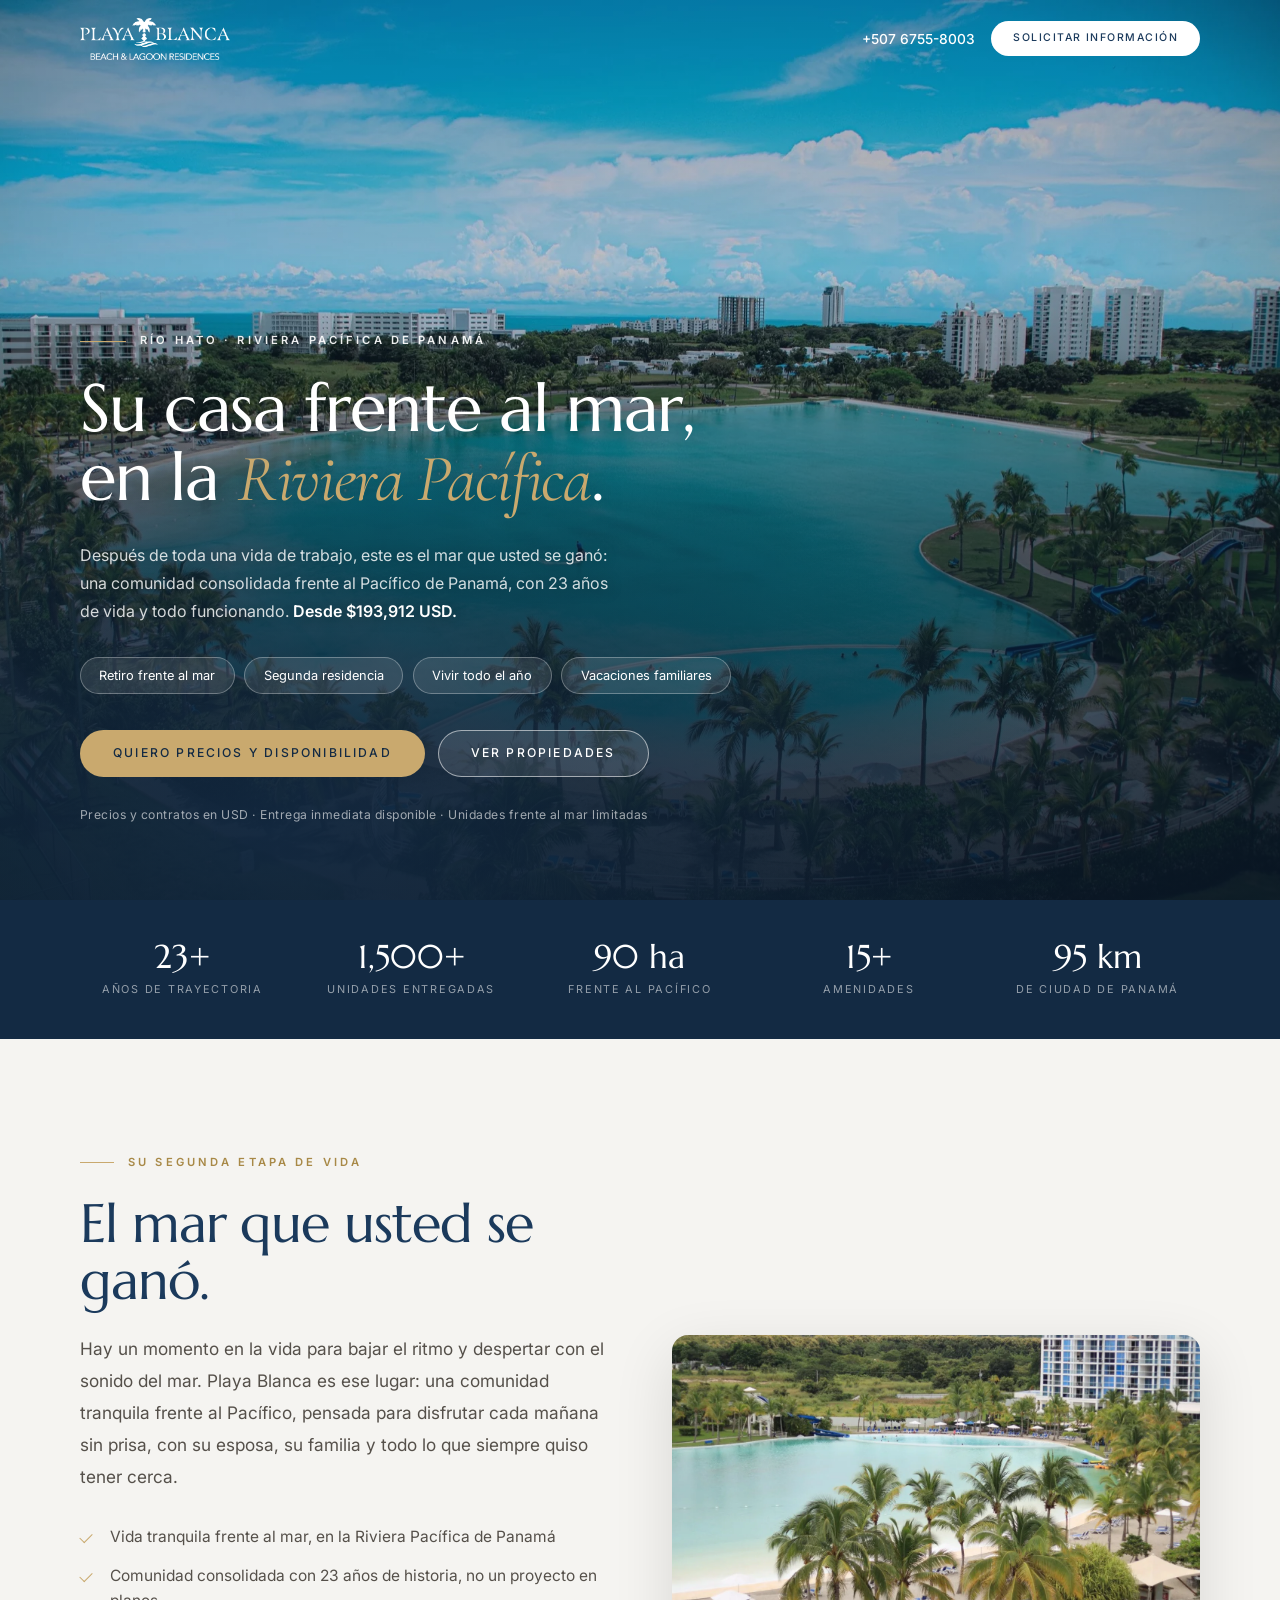
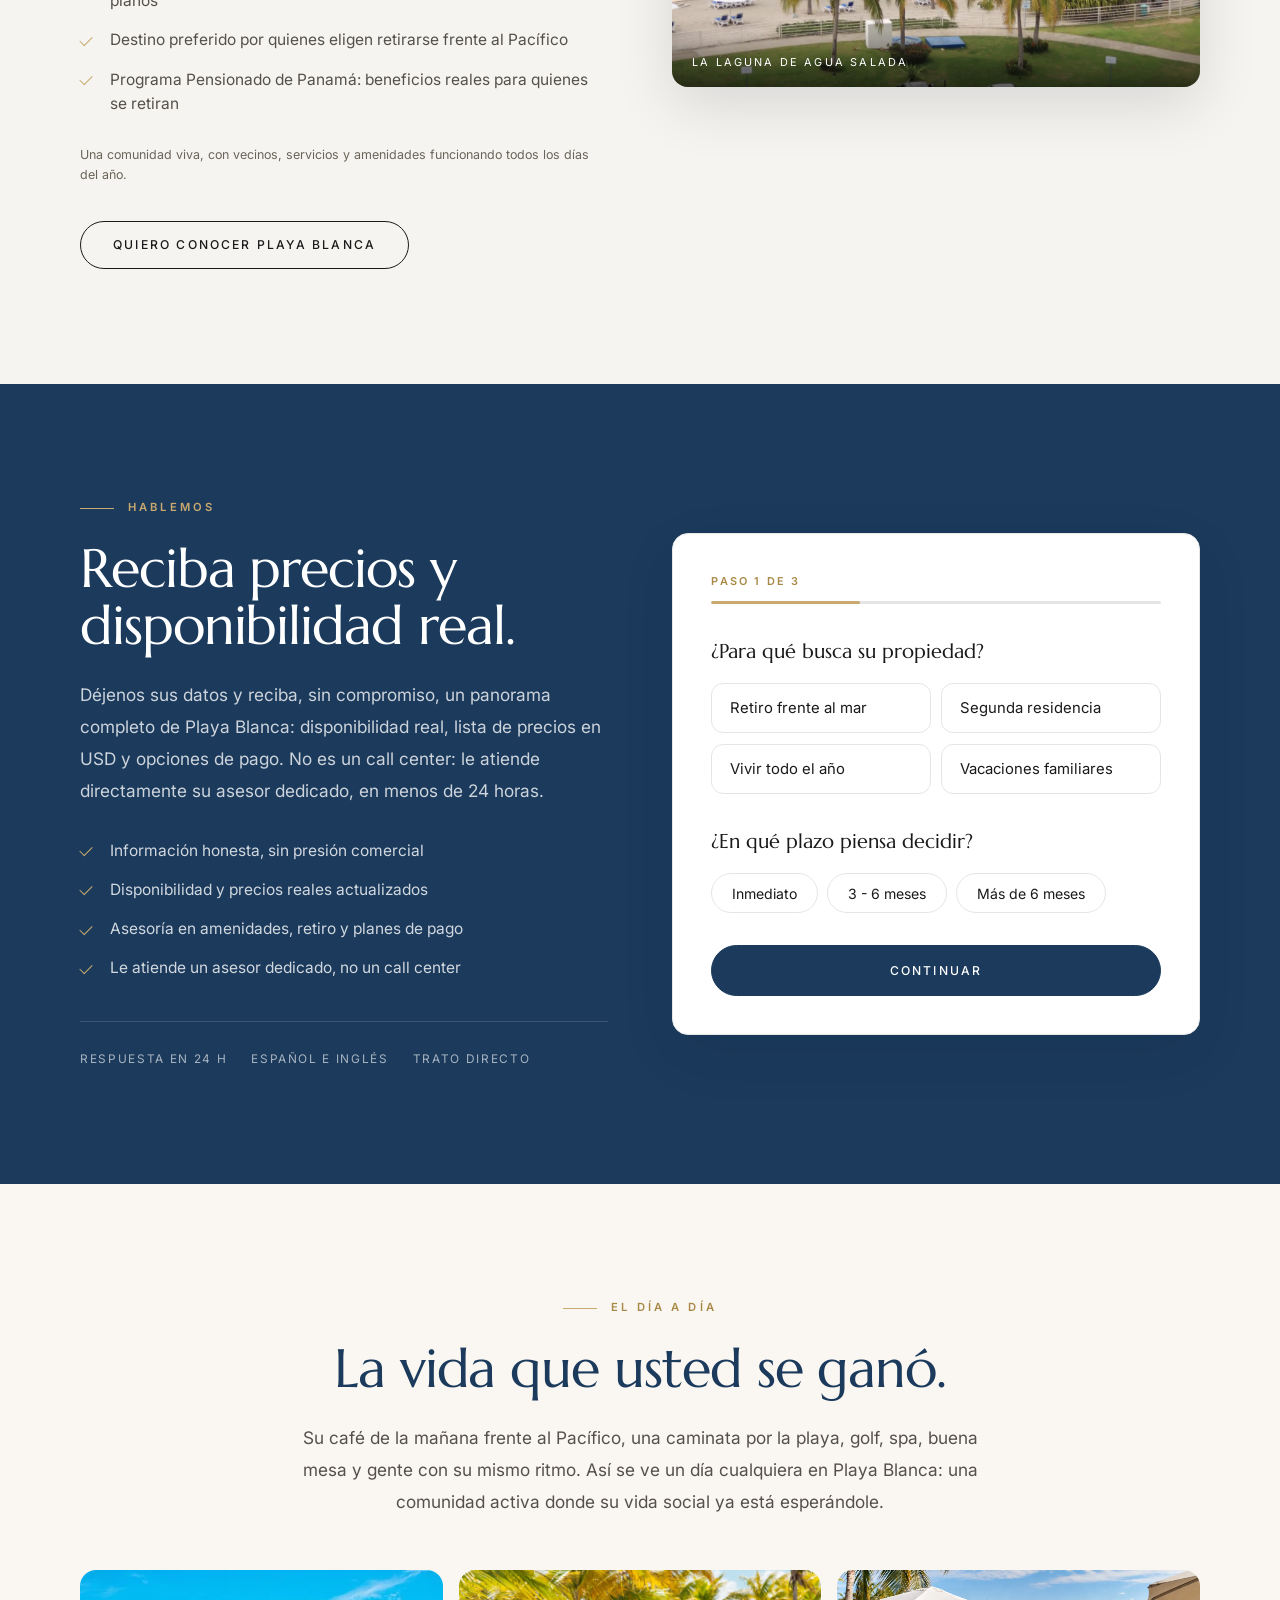
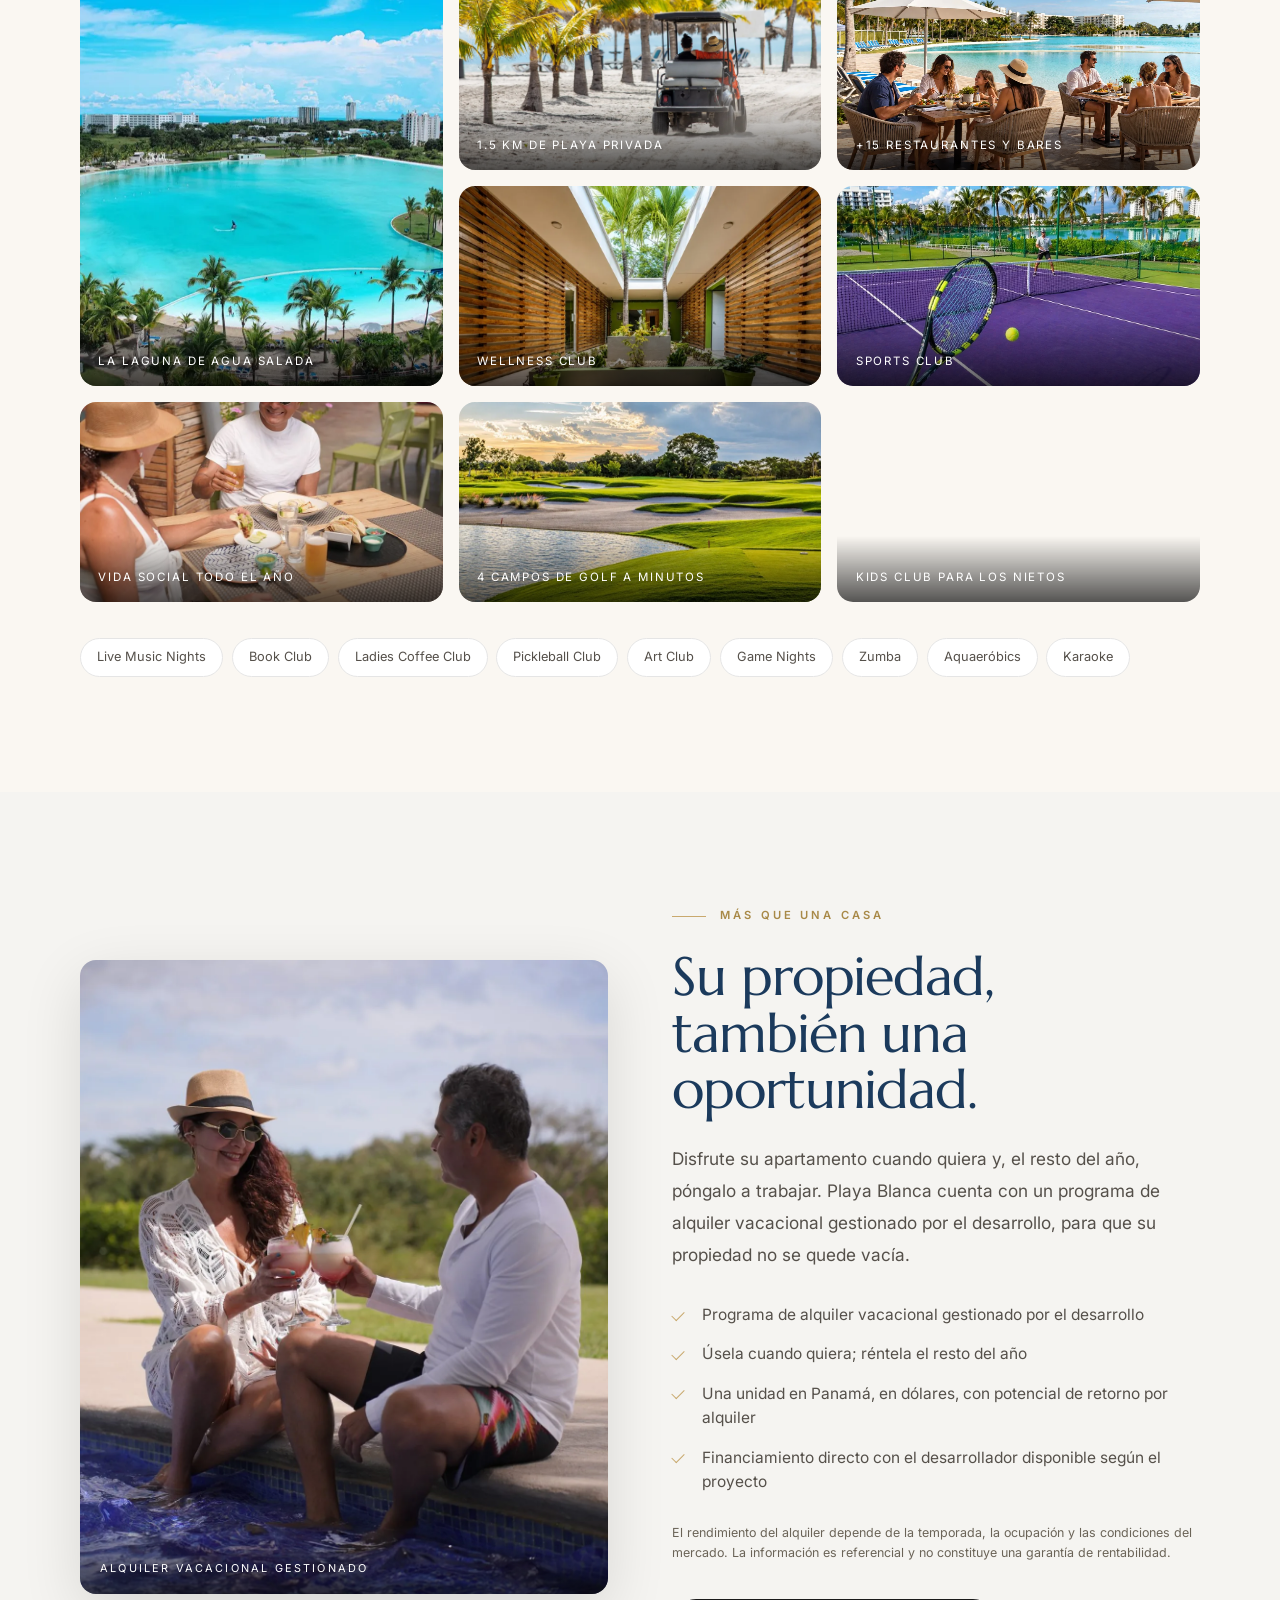
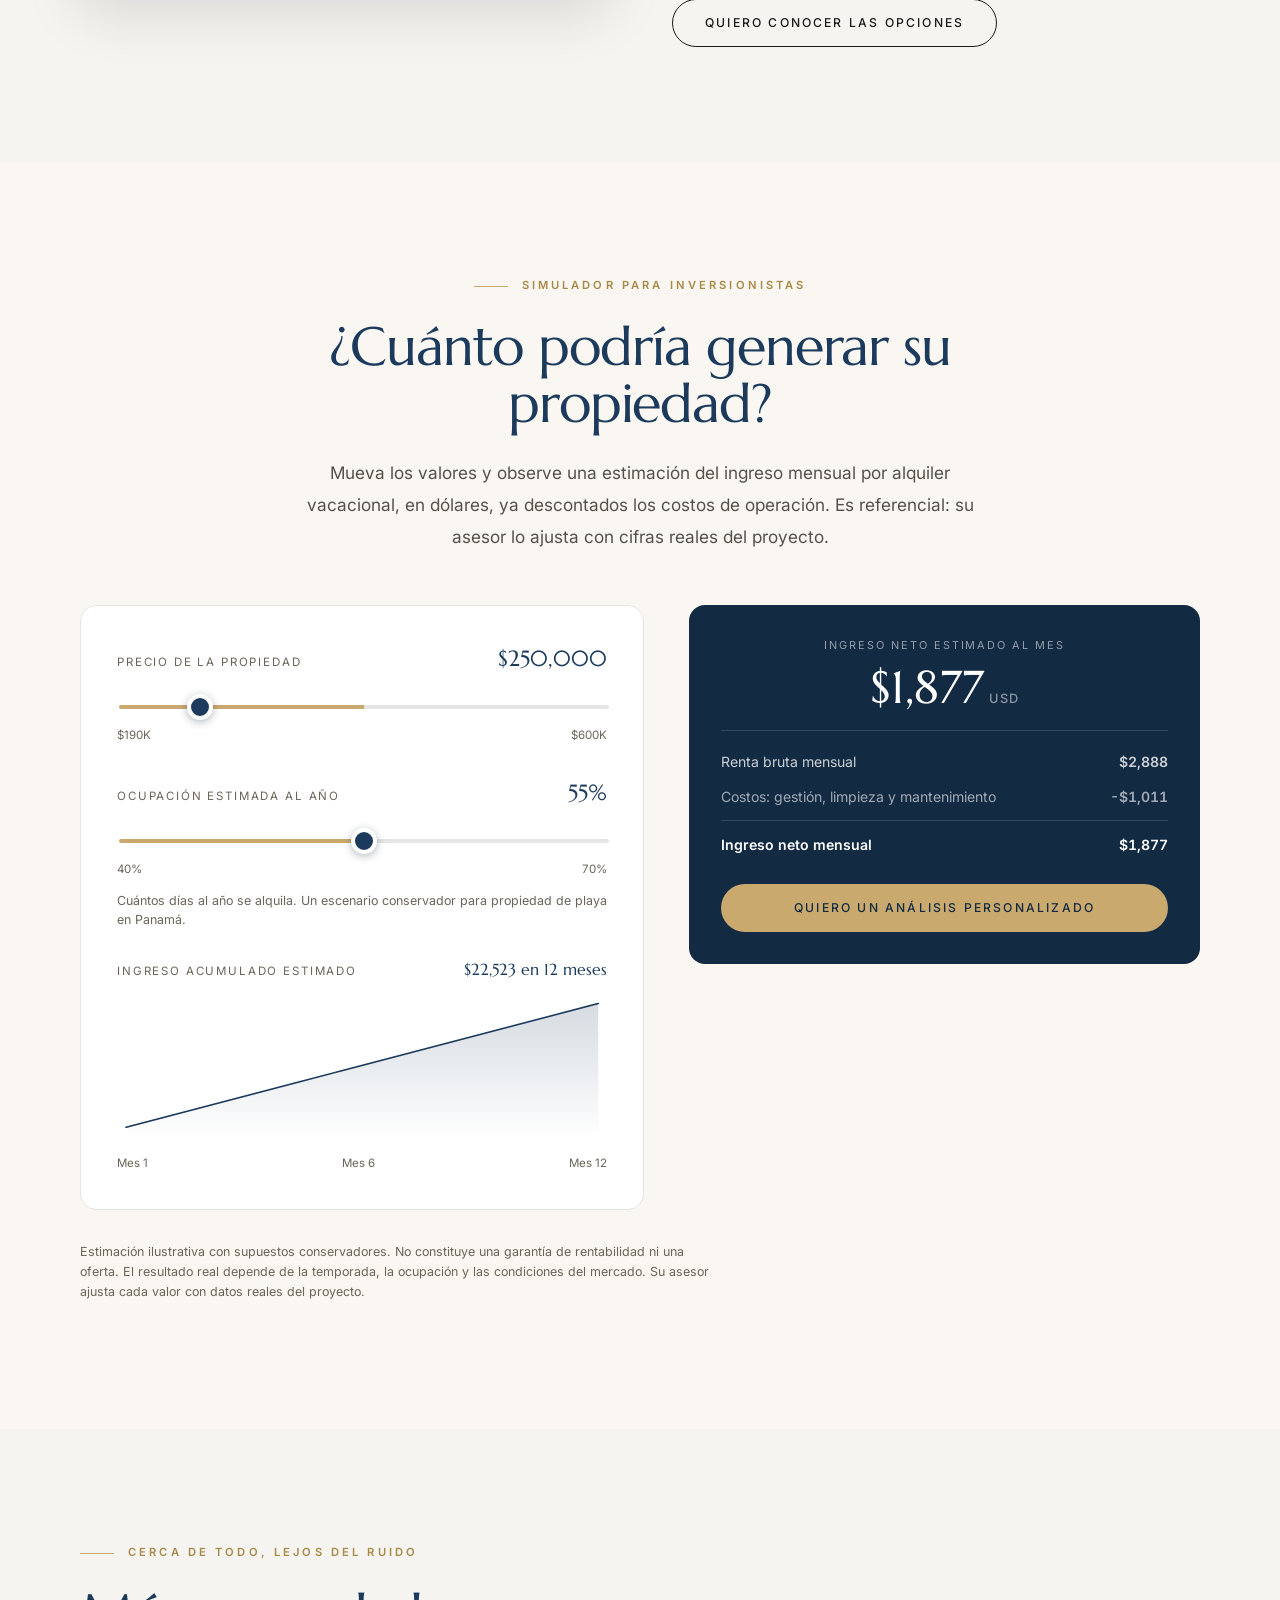
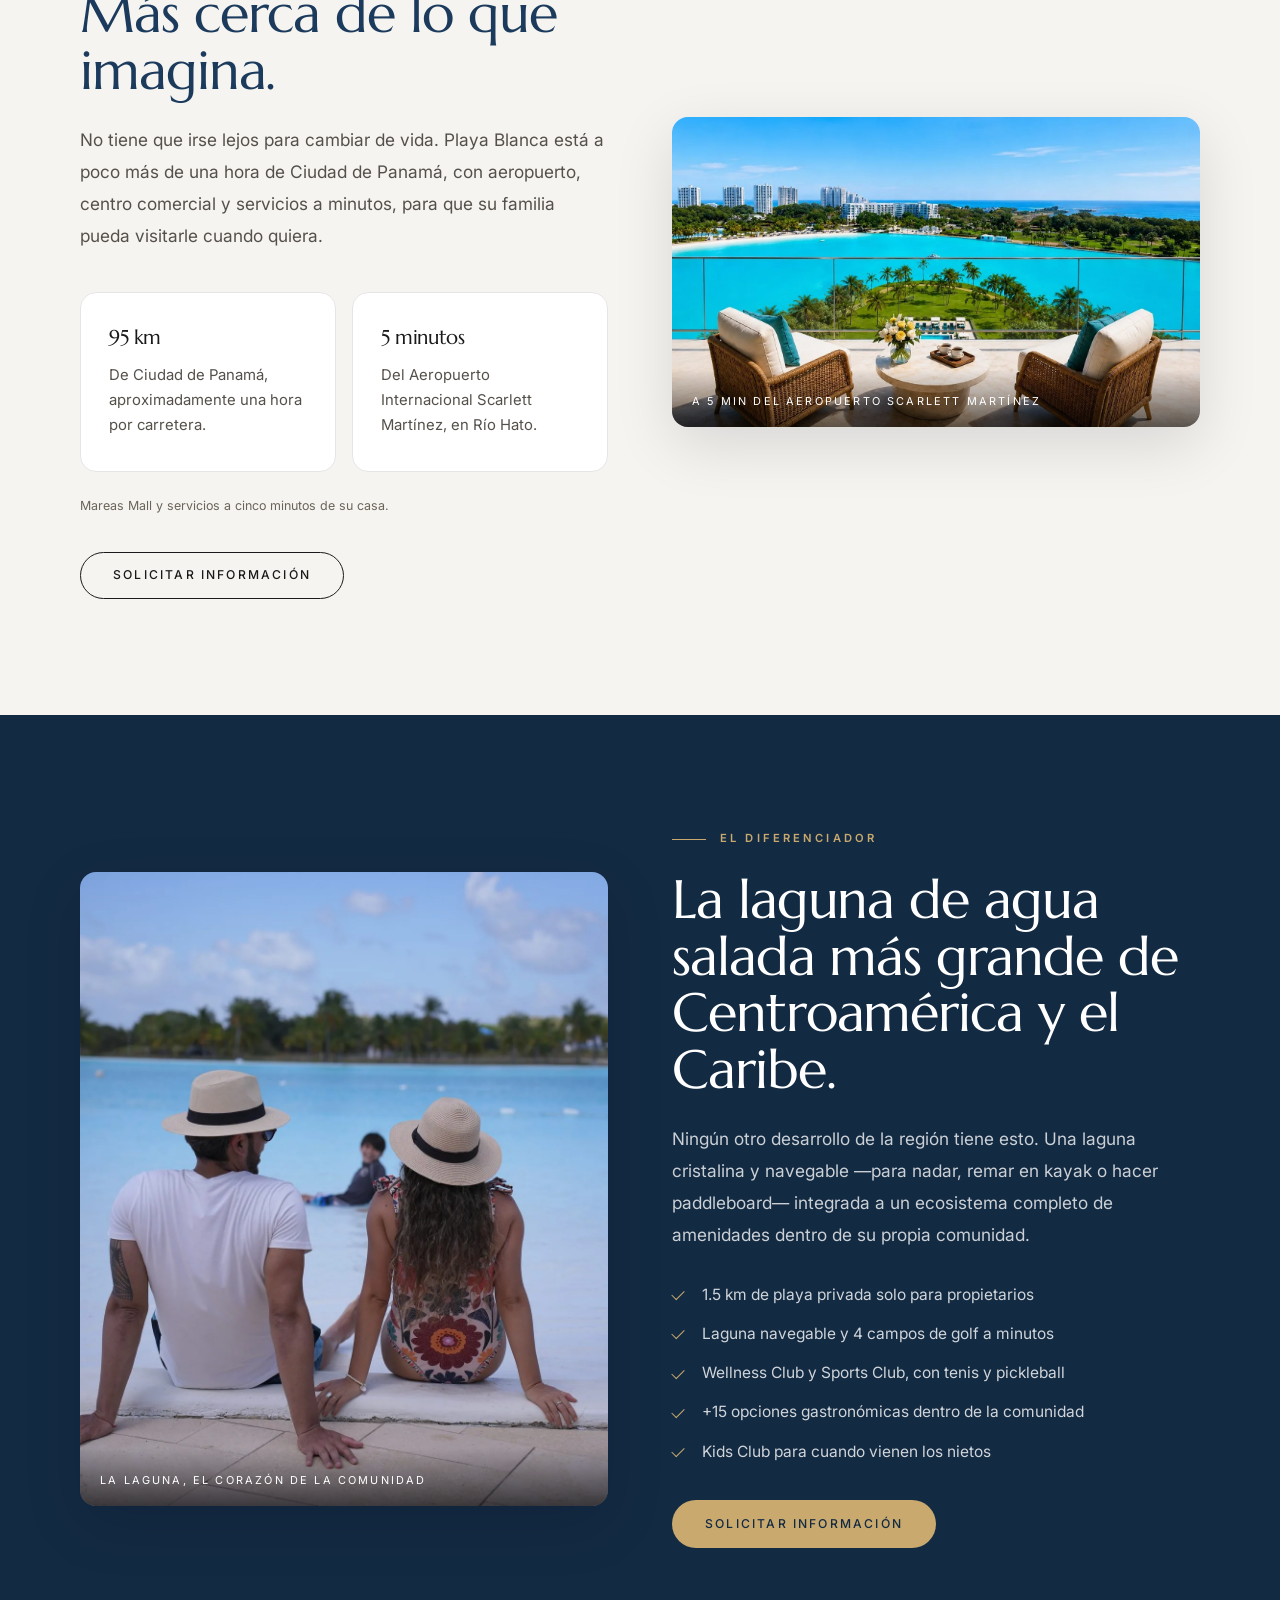
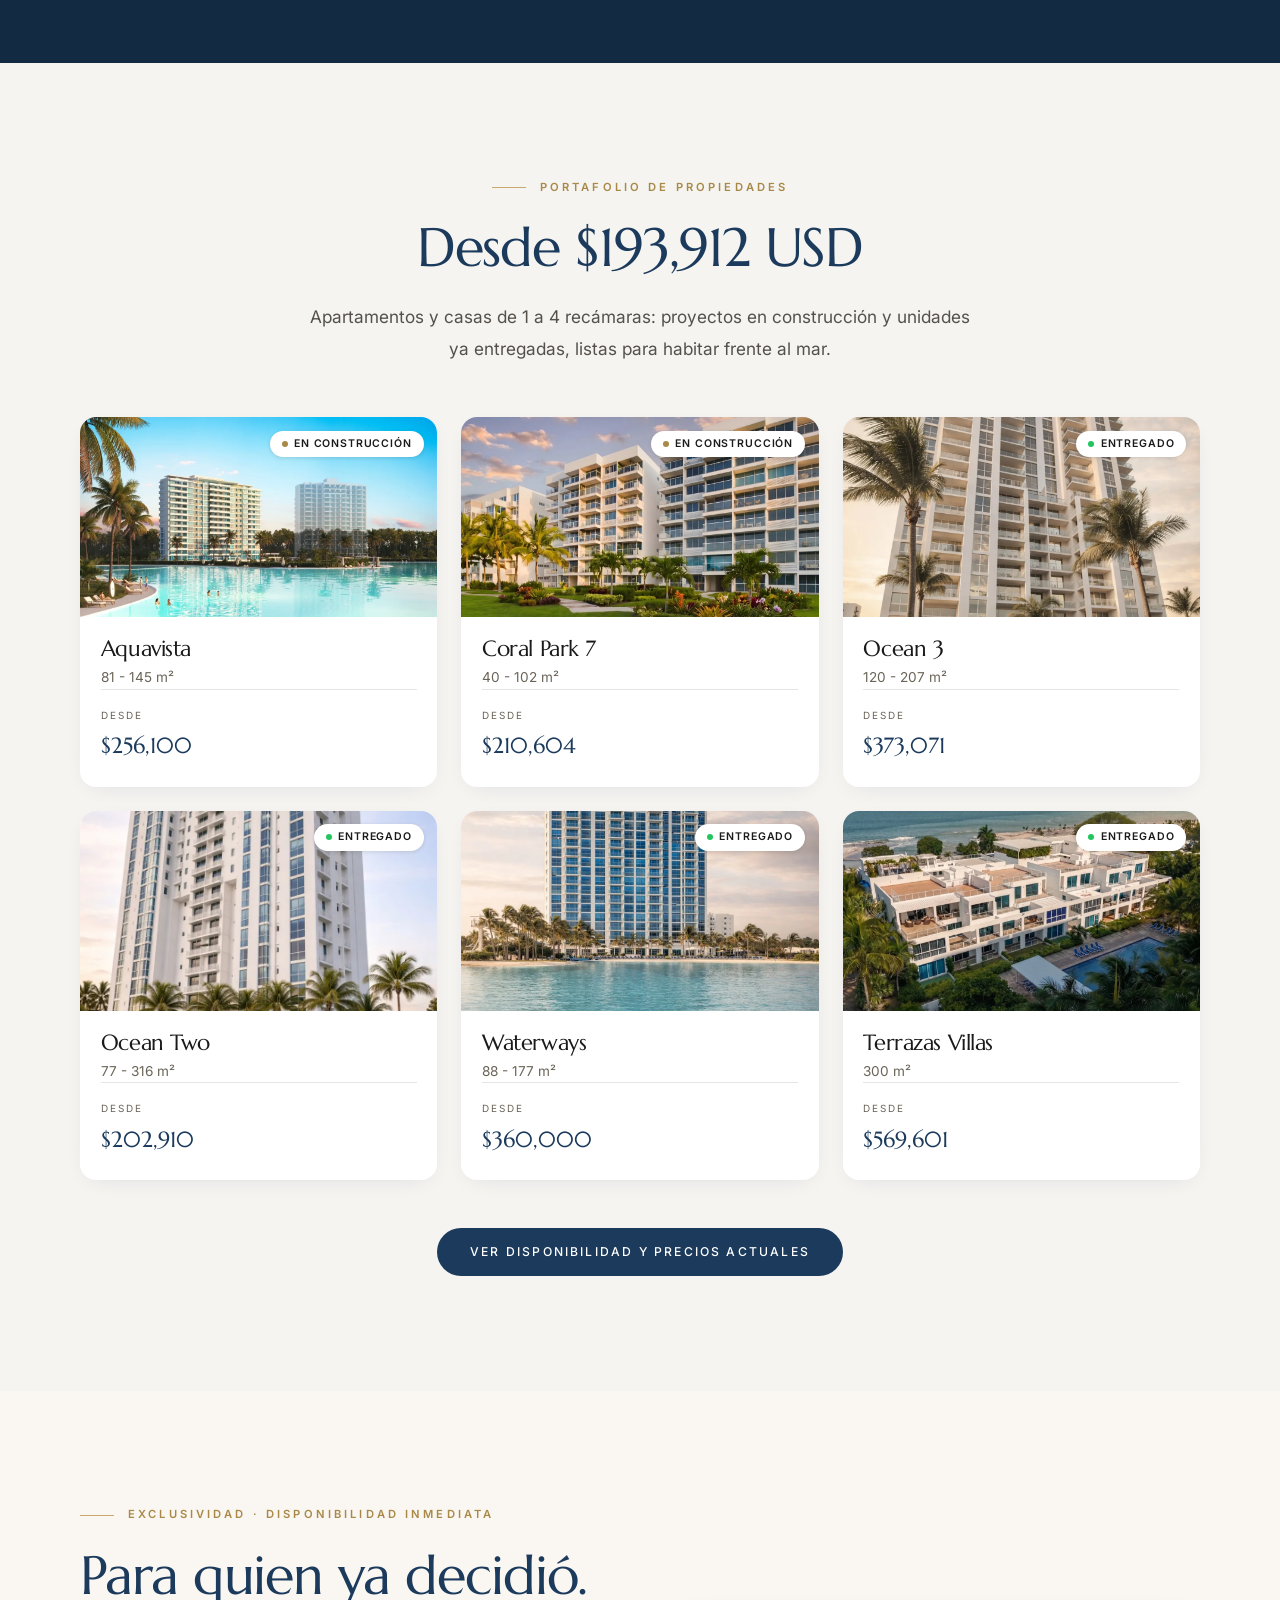
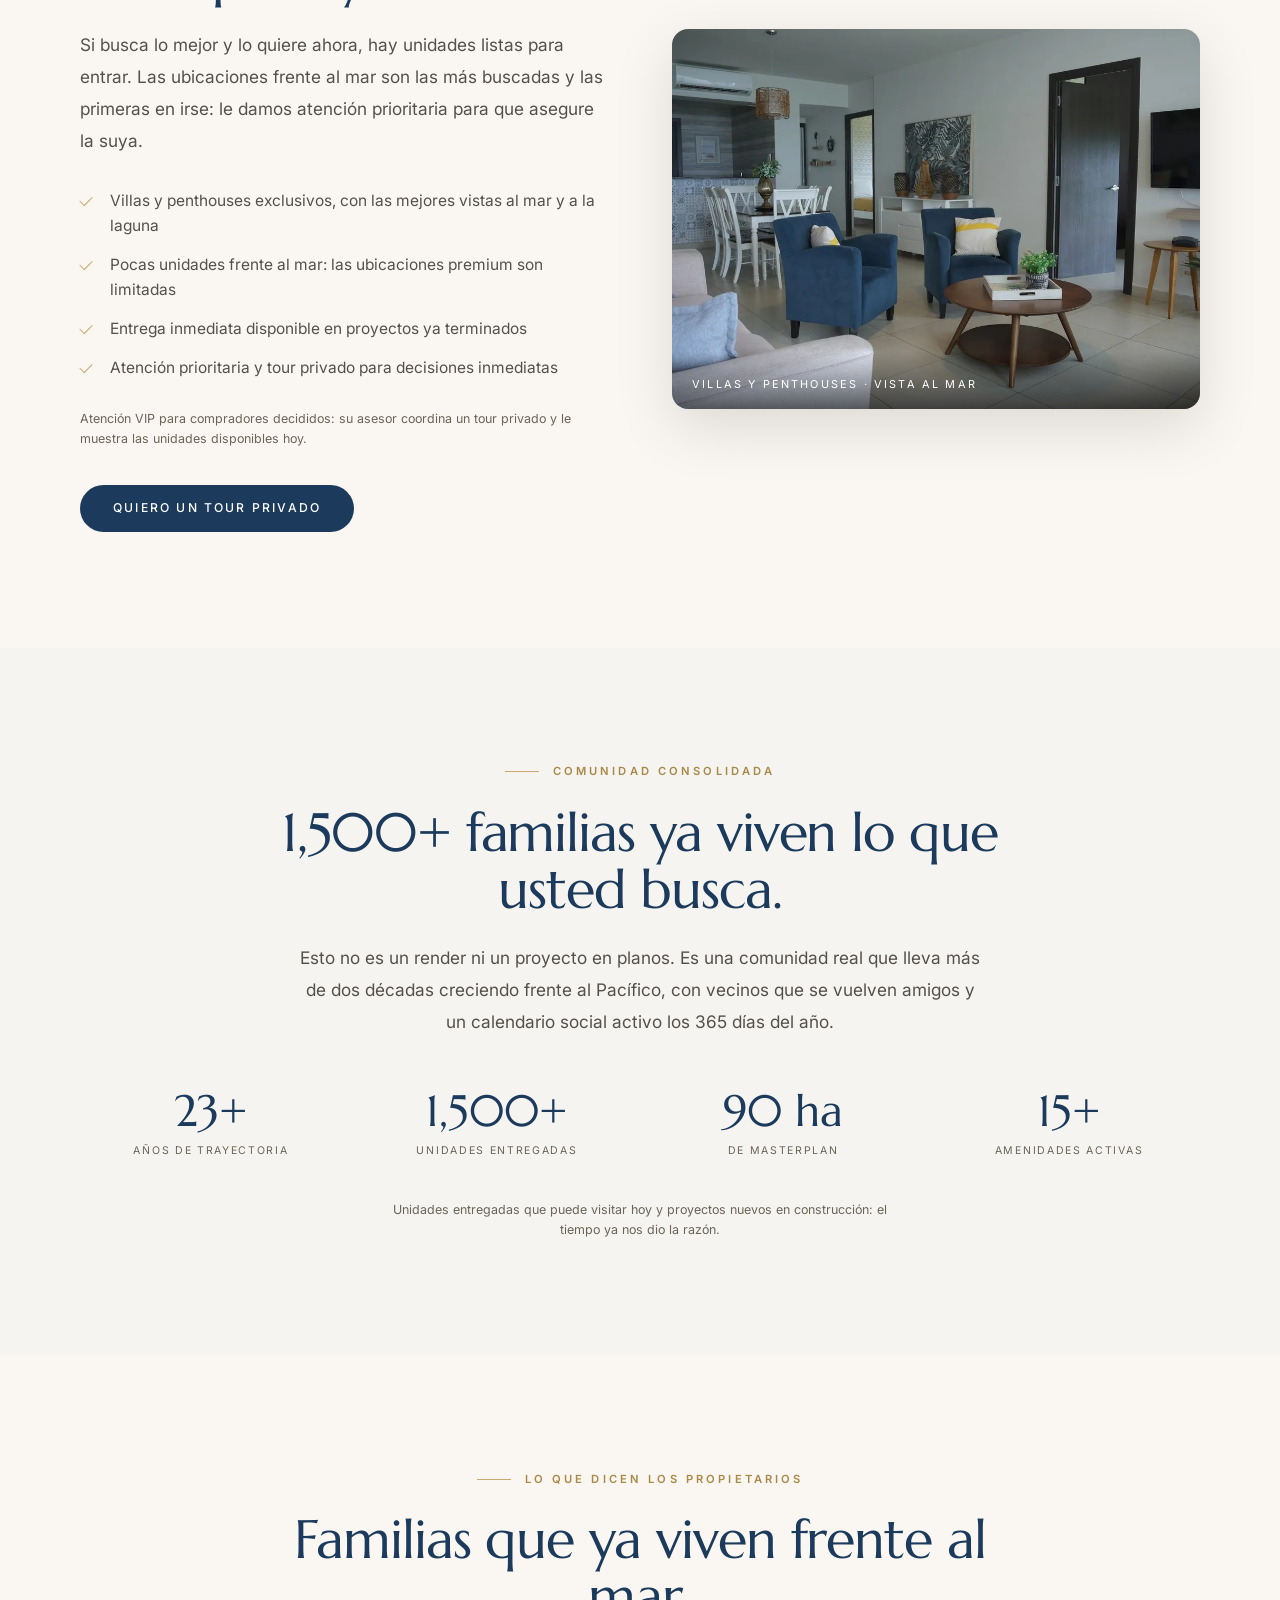
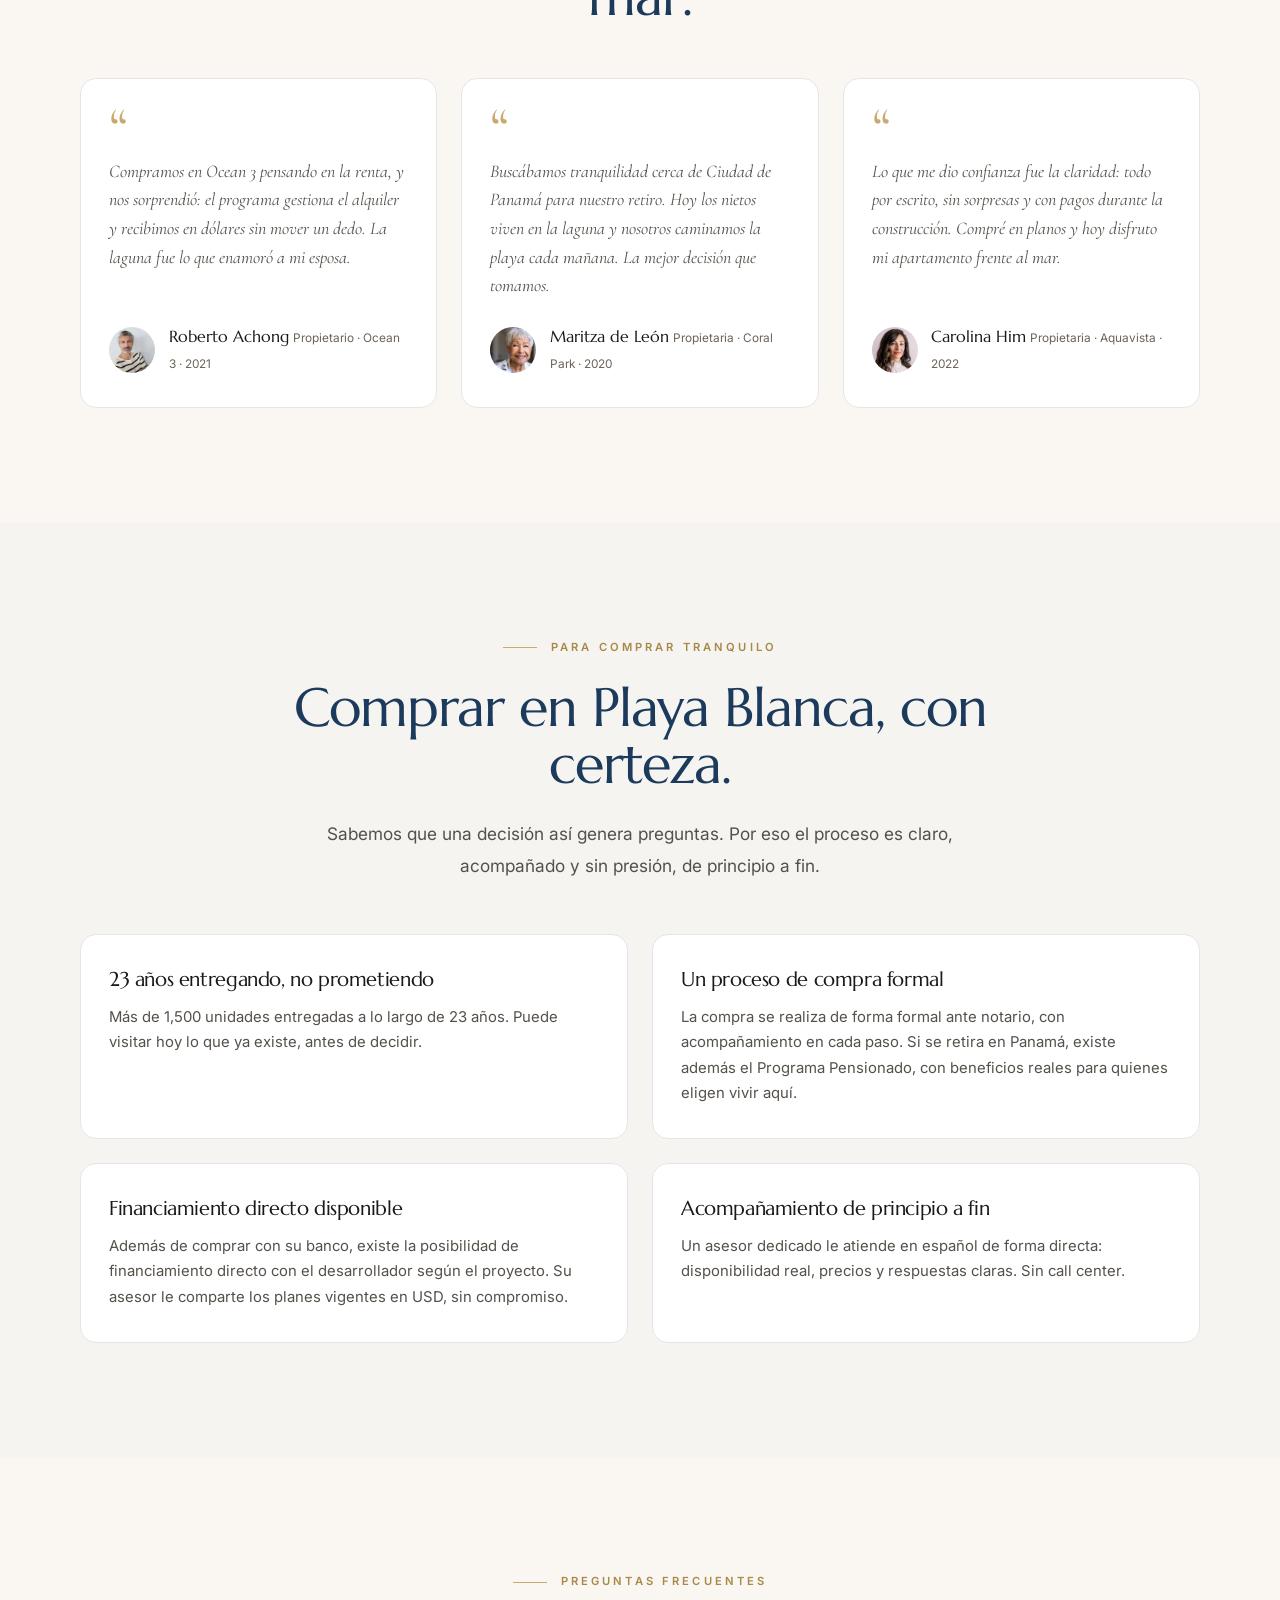
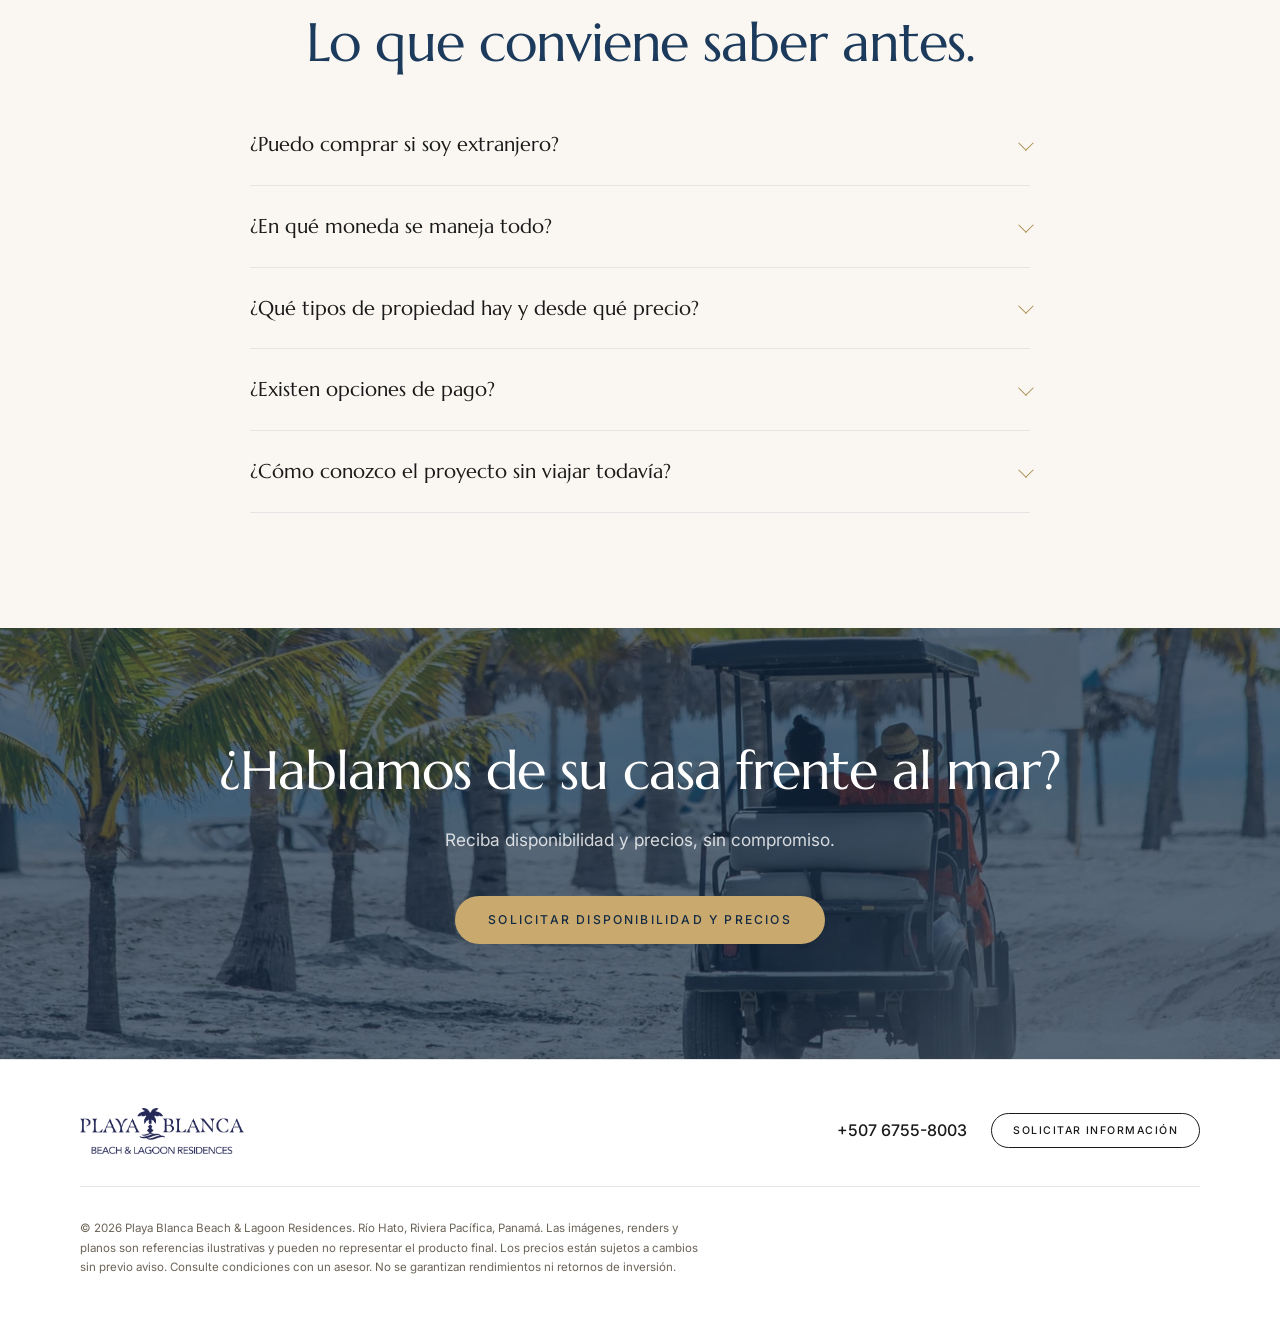
==== commit fea18c96: "Quitar precarga del hero (medido: retrasaba el título 30-120 ms) + pruebas de navegación y velocidad" ====
--- a/index.html
+++ b/index.html
@@ -23,7 +23,6 @@
 <link rel="preconnect" href="https://fonts.gstatic.com" crossorigin>
 <link rel="stylesheet" href="https://fonts.googleapis.com/css2?family=Marcellus&family=Cormorant+Garamond:ital,wght@0,400;0,500;1,400;1,500&family=Inter:wght@300;400;500;600;700&display=swap">
 <link rel="stylesheet" href="/estilo.css?v=0974ae6c44">
-<link rel="preload" as="image" href="/images/hero-lagoon.webp?v=cc66e894" type="image/webp" fetchpriority="high">
 <style>picture{display:contents}picture>source{display:none}</style>
 <script>
   window.PB_PRUEBA = /^landing-panama-(nueva|git-|[a-z0-9]{9}-)/.test(location.hostname);
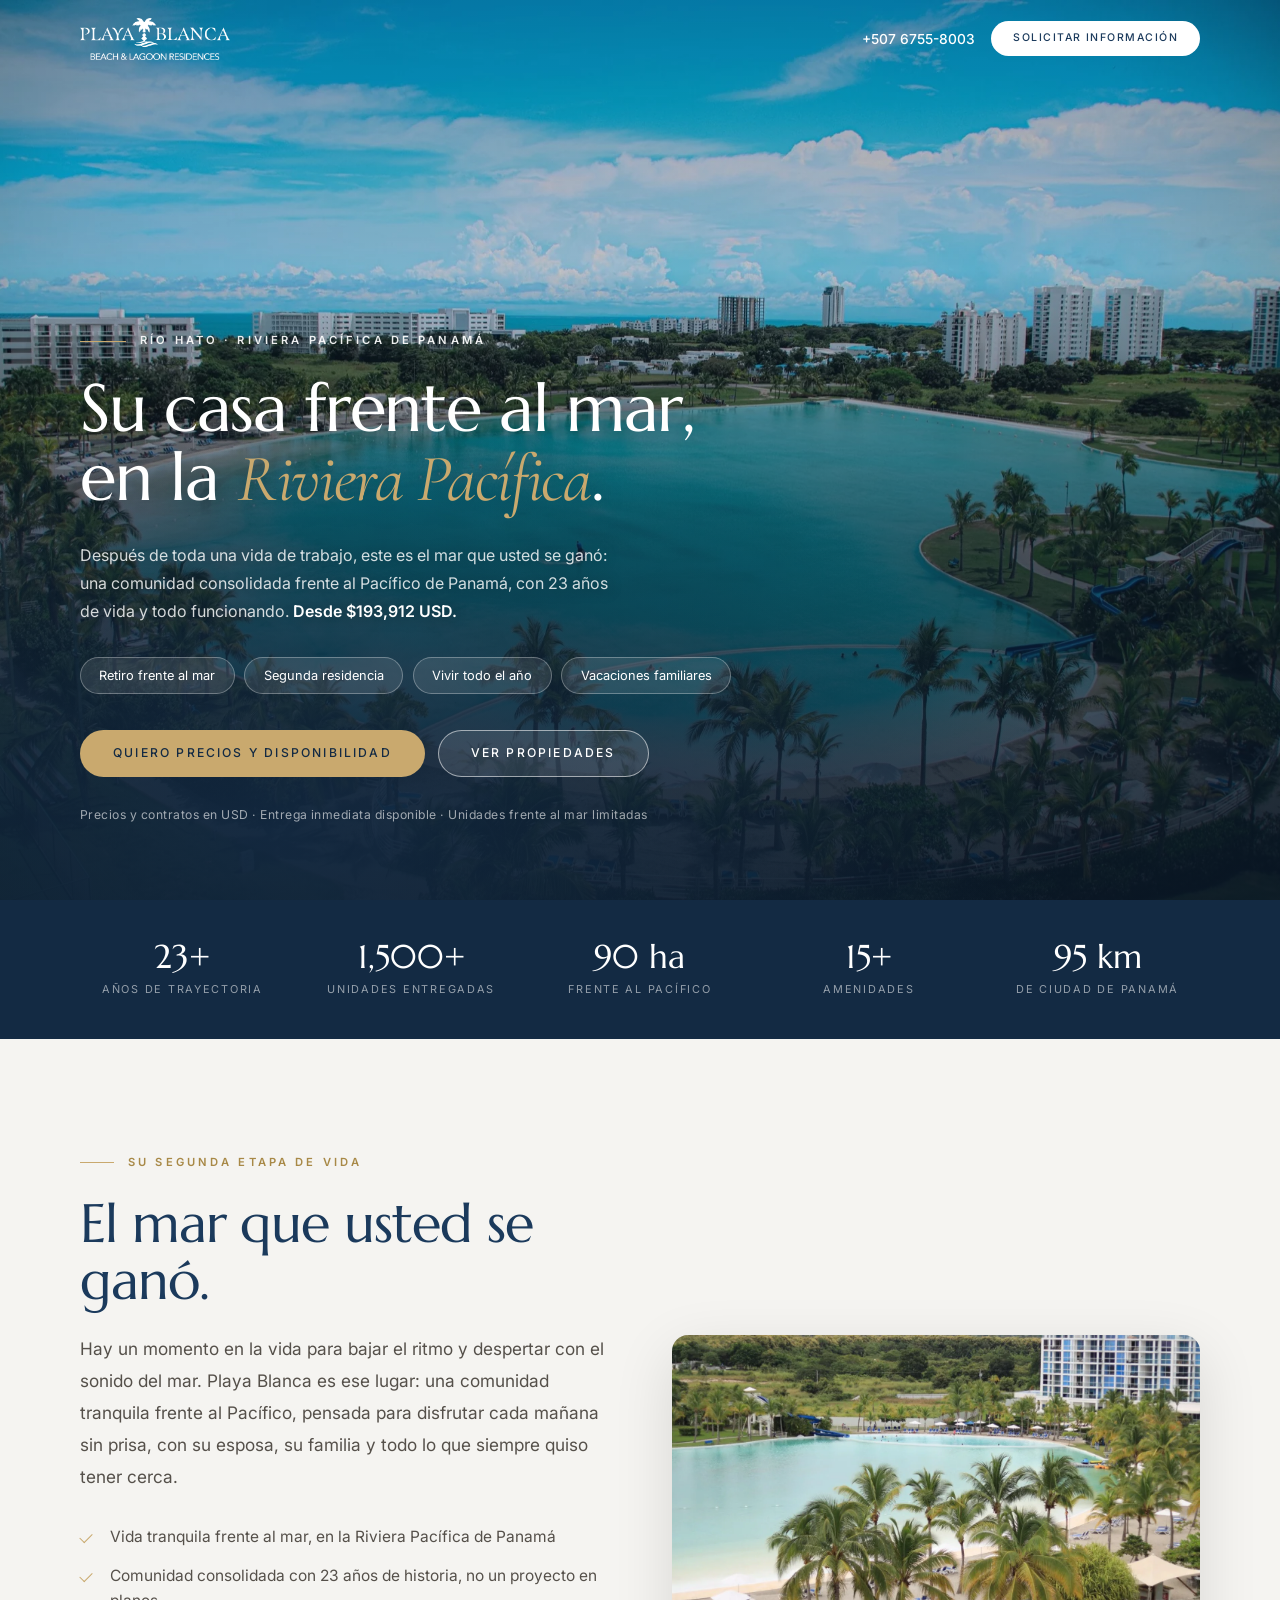
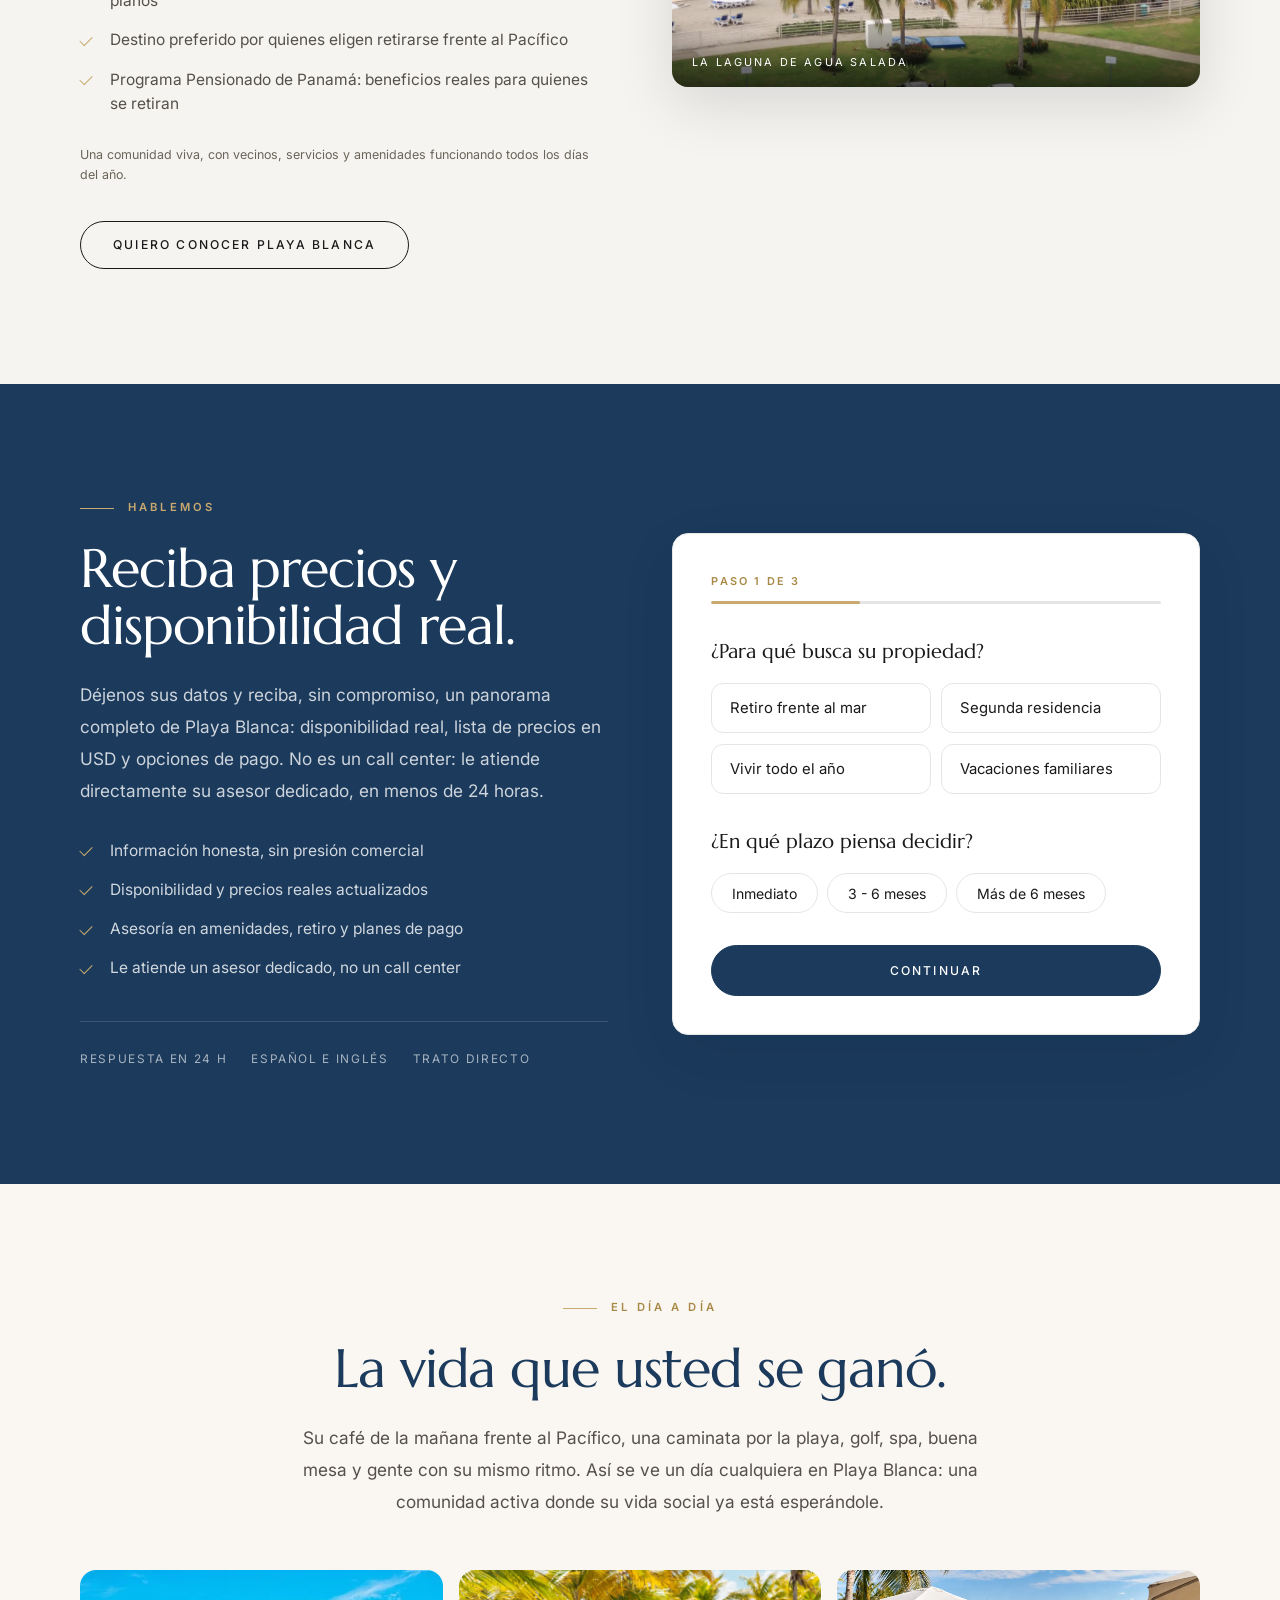
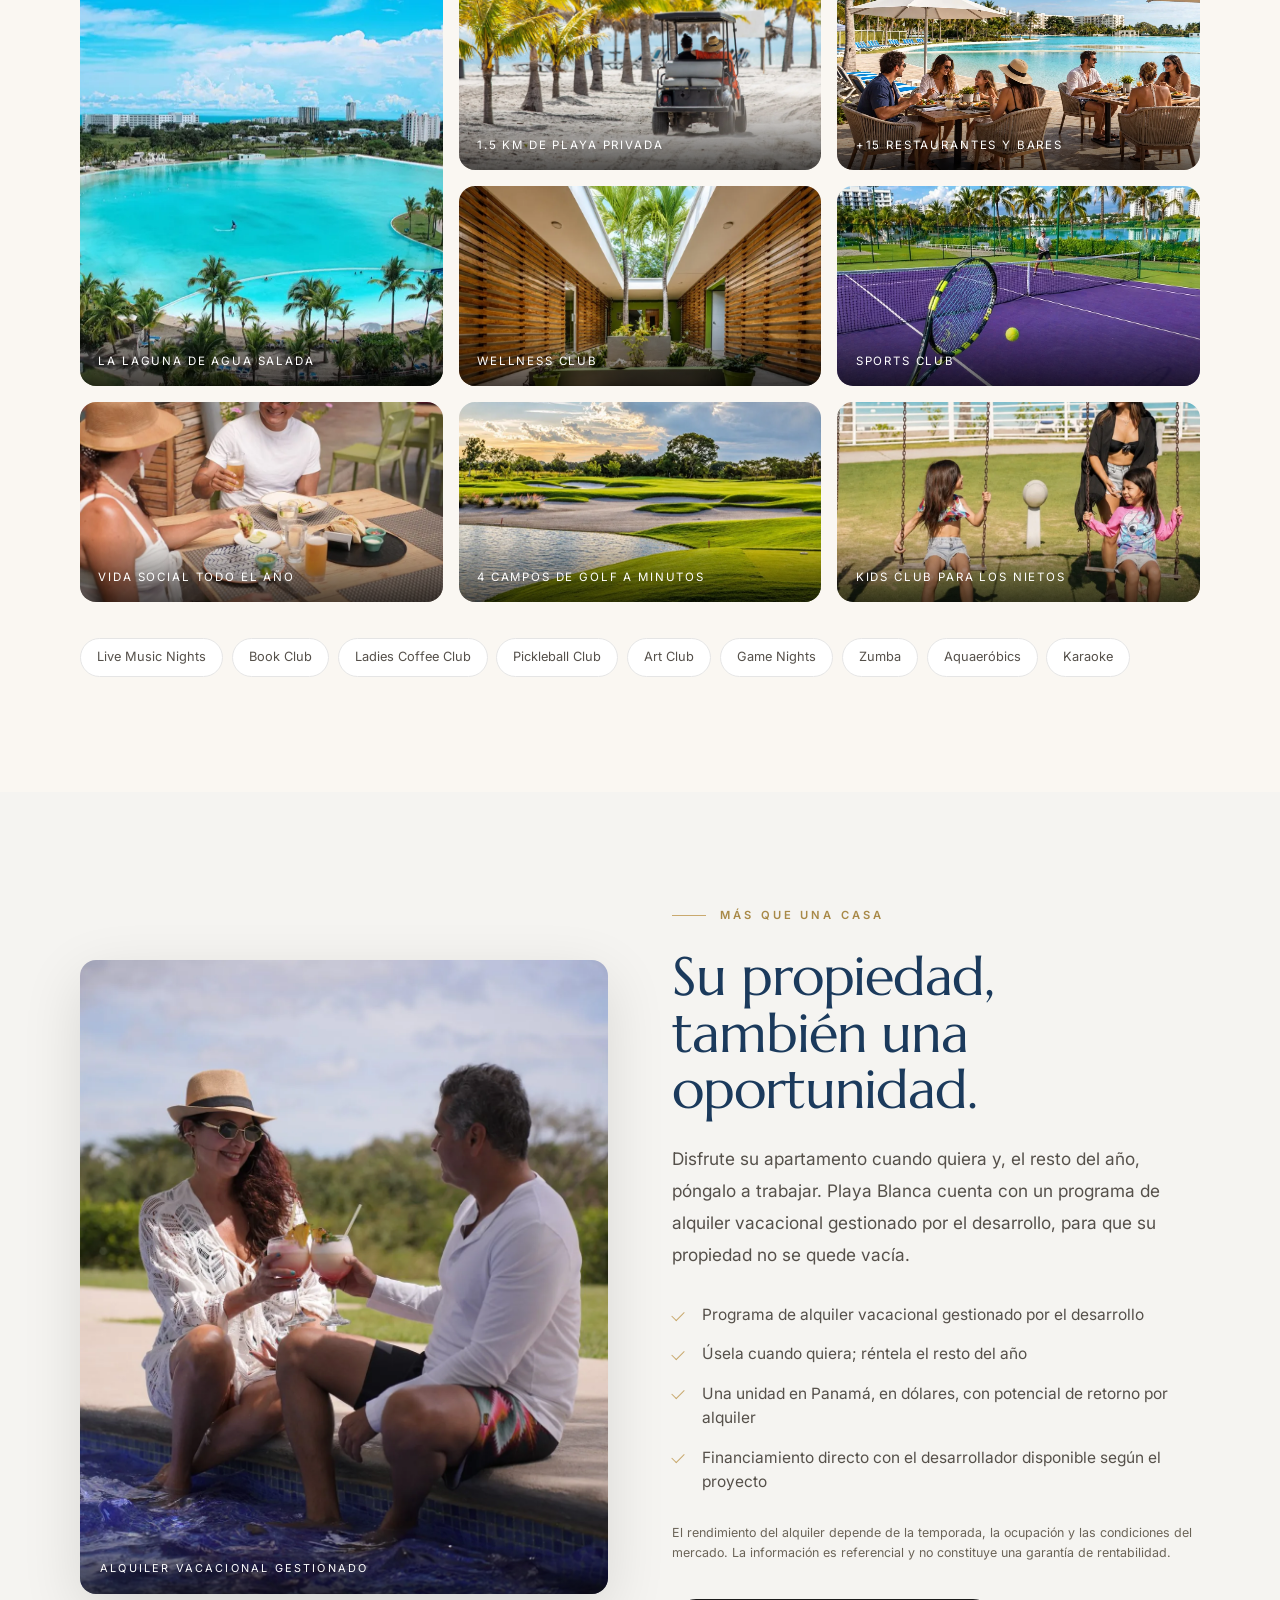
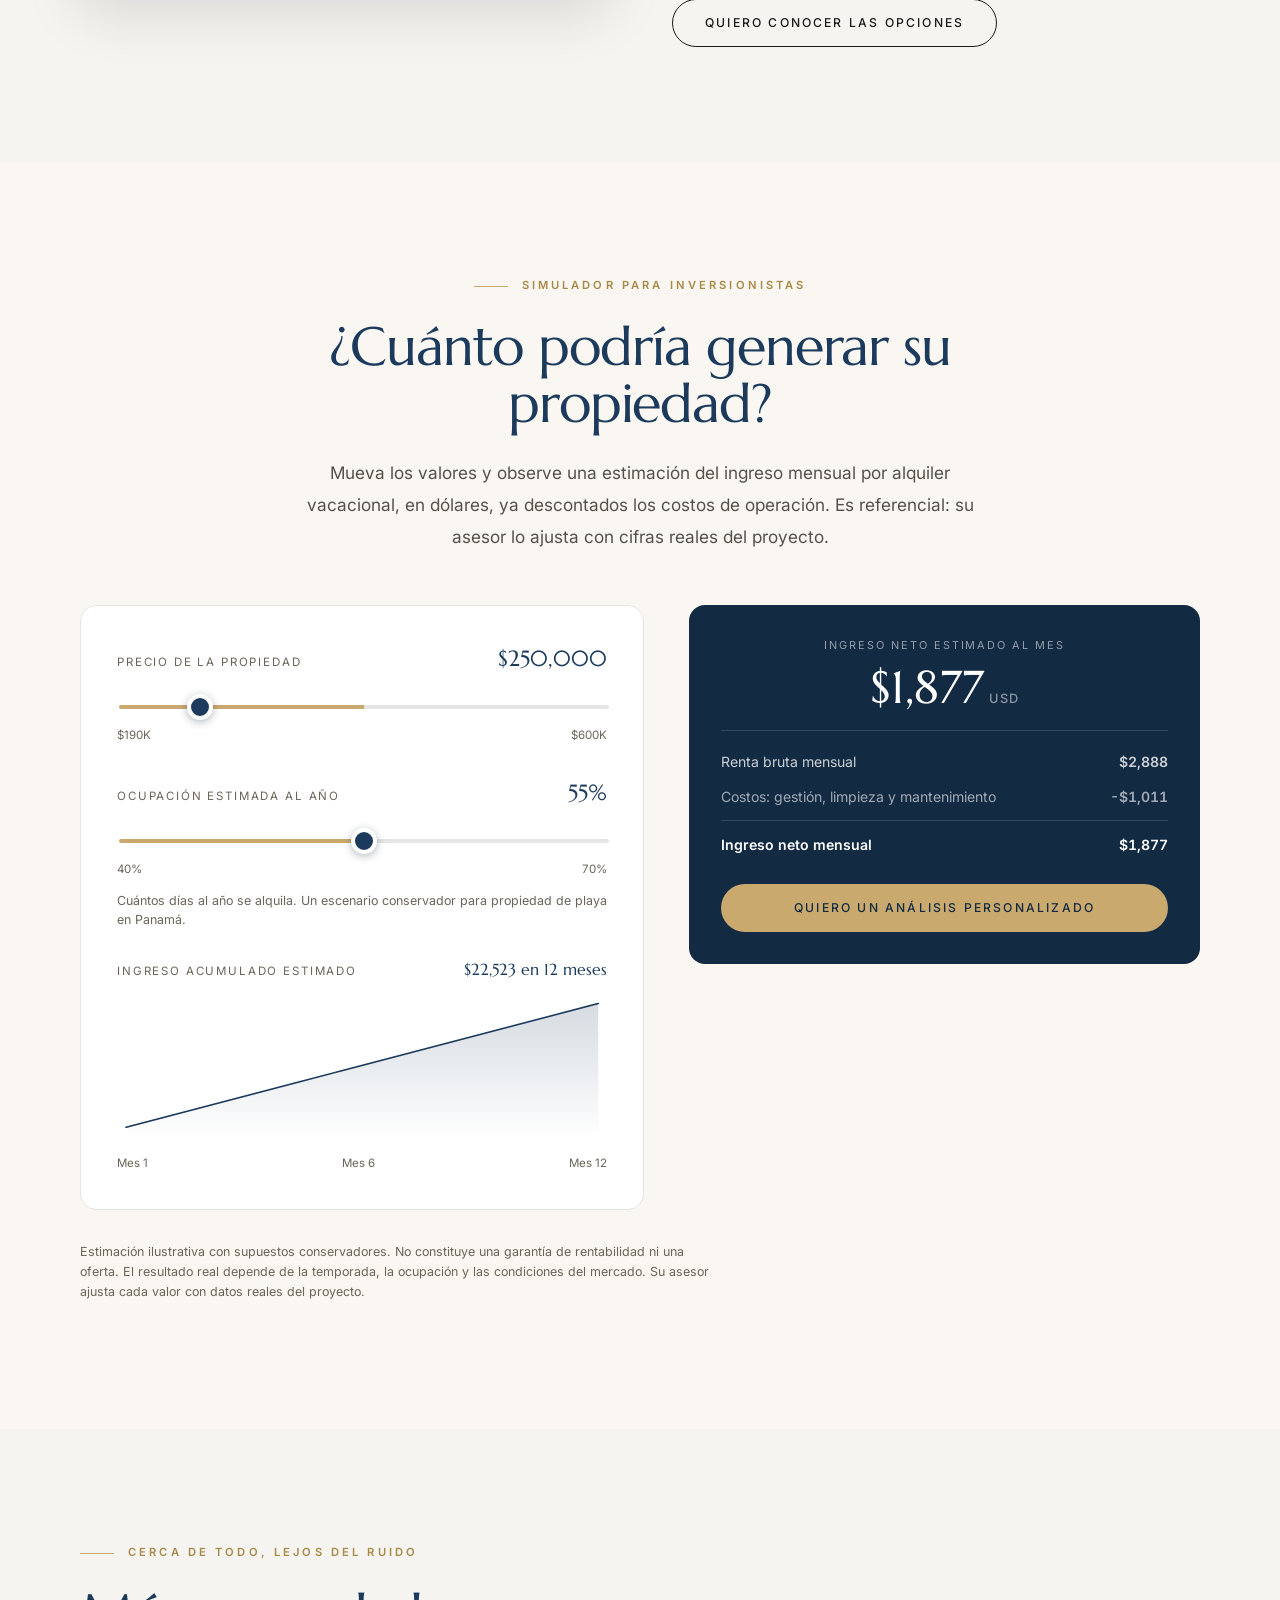
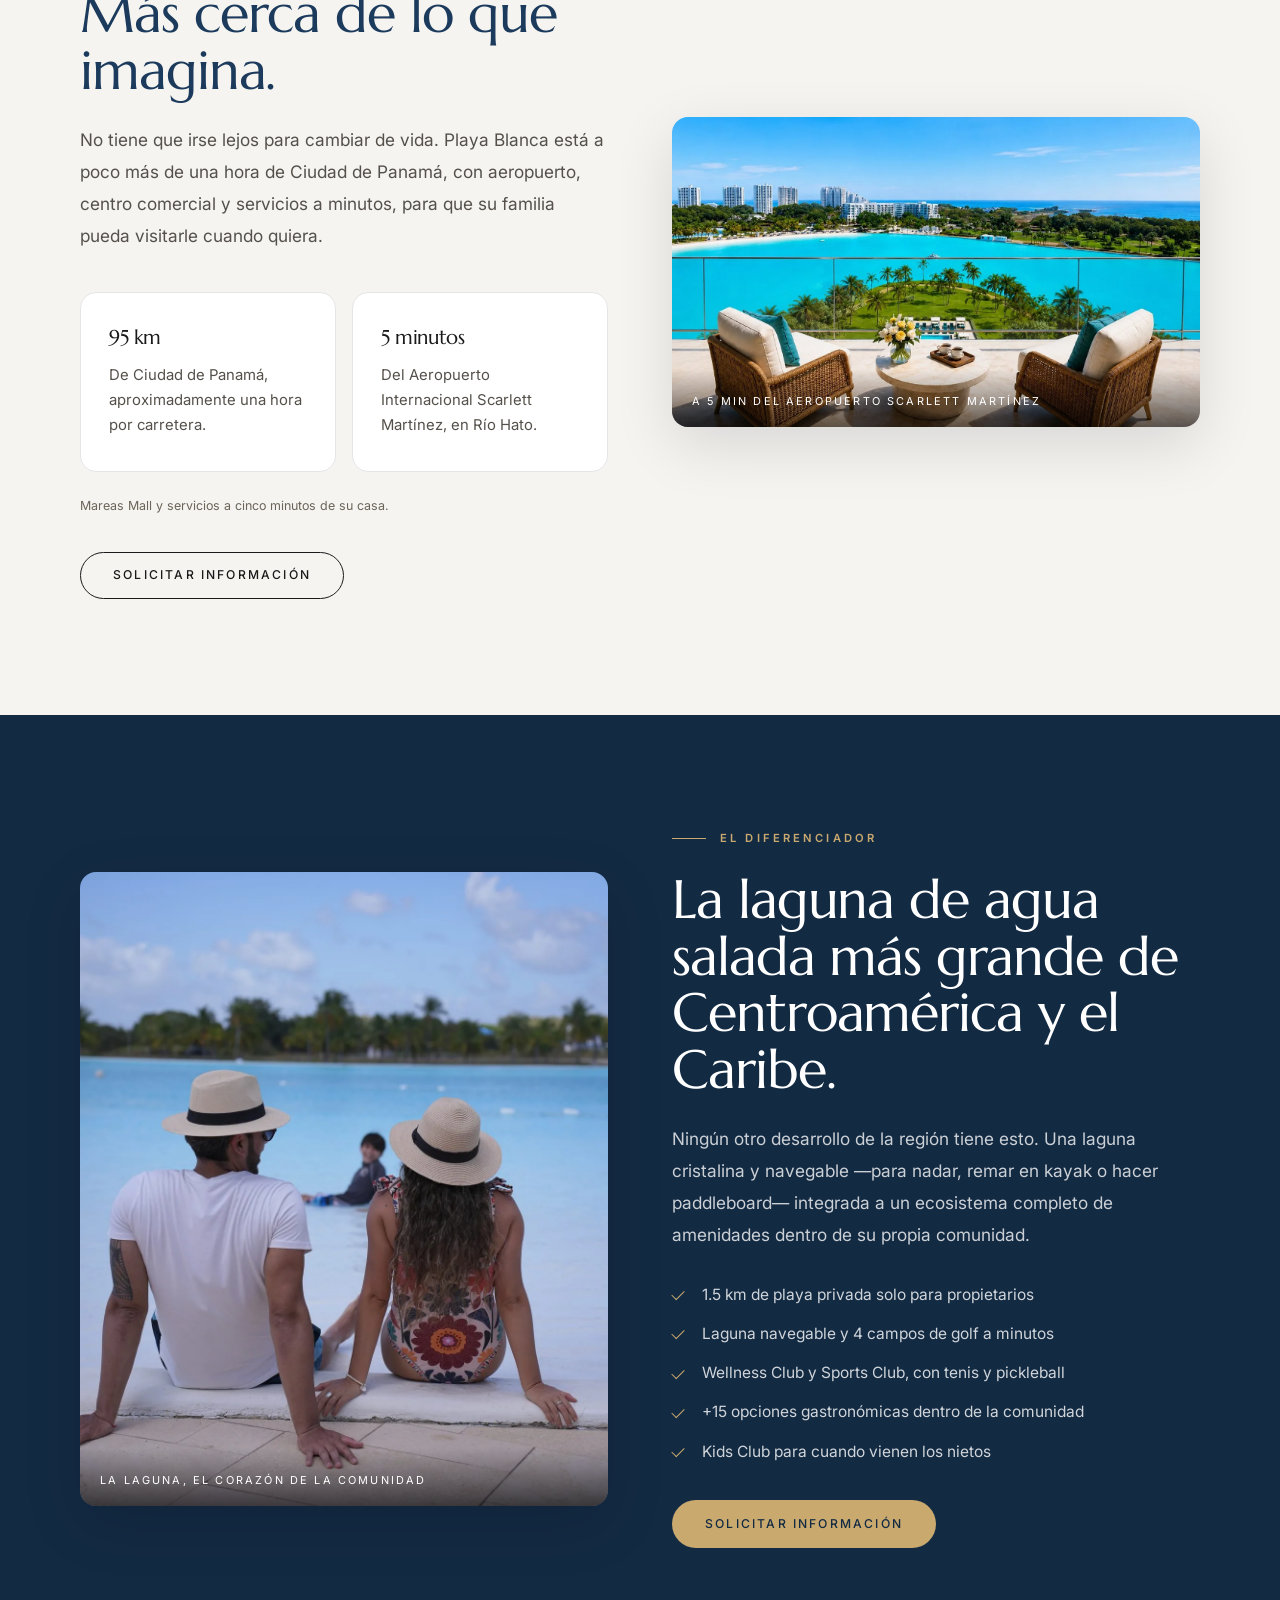
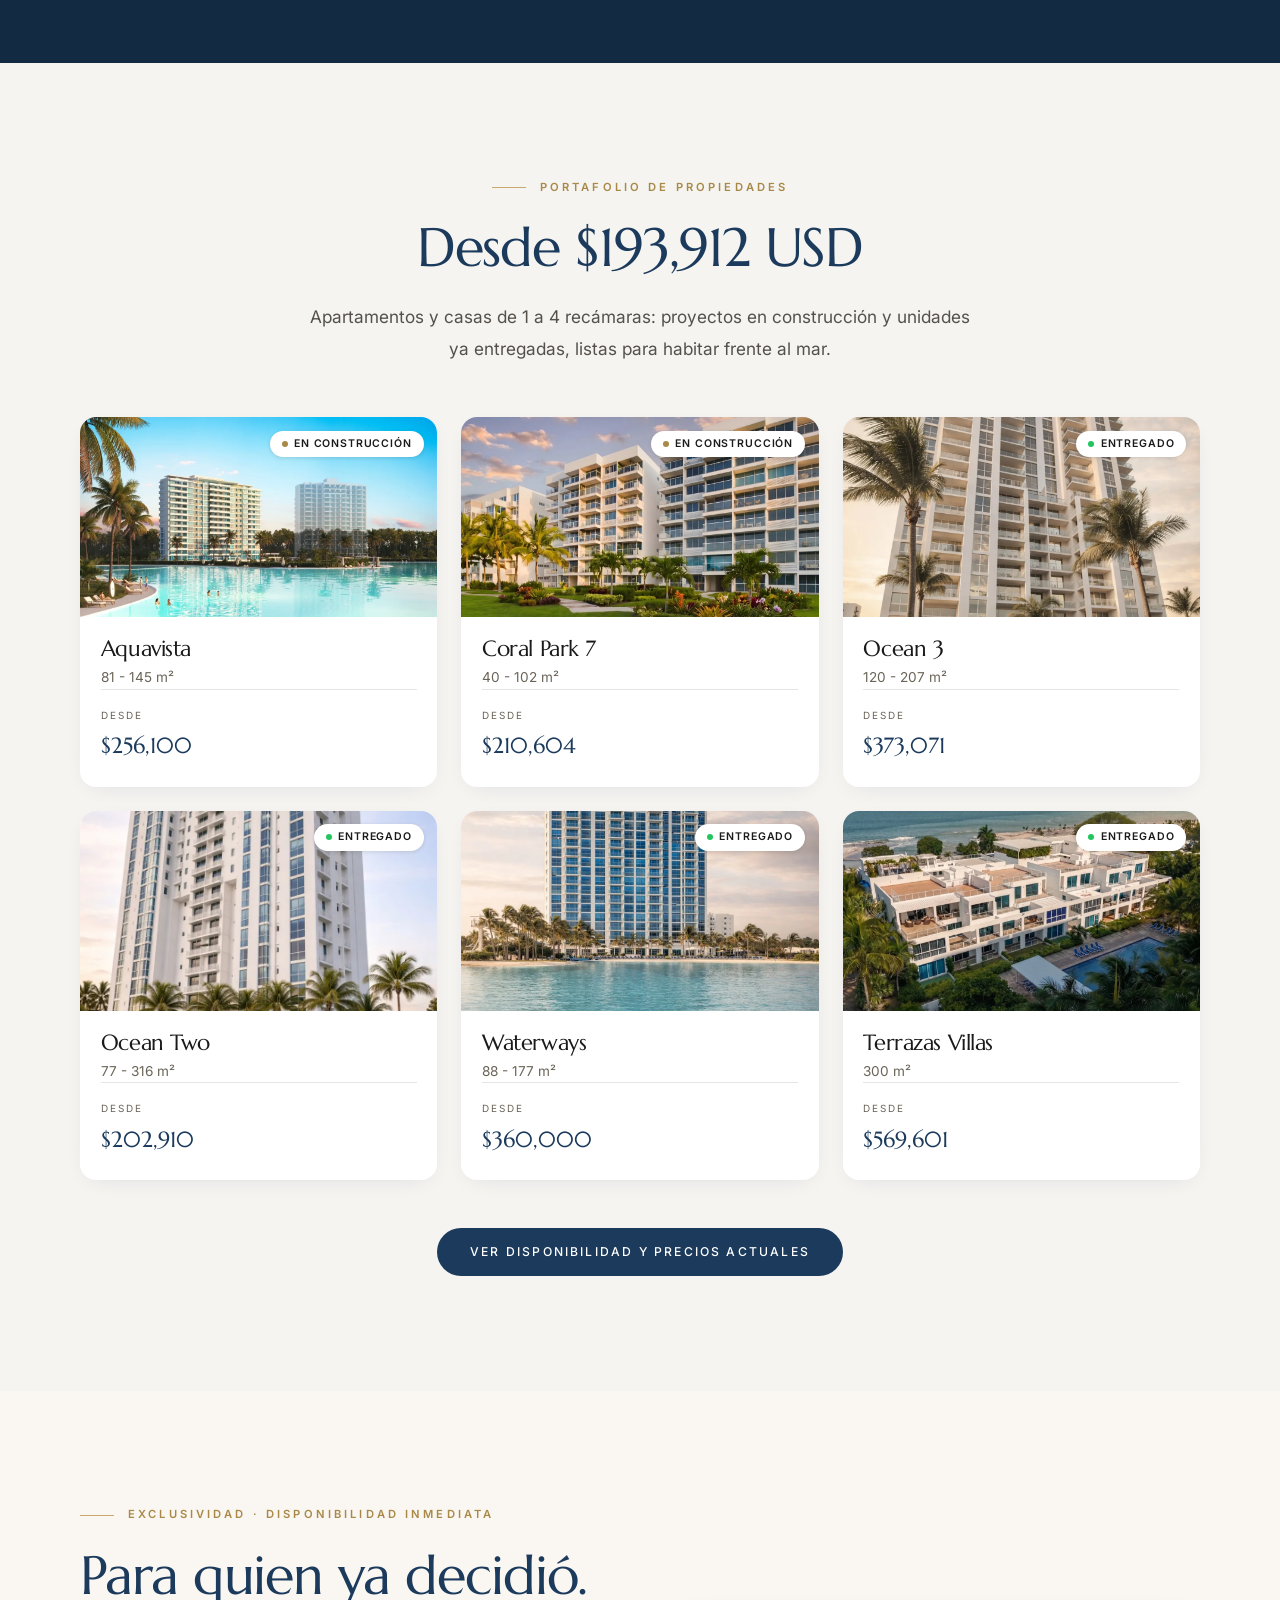
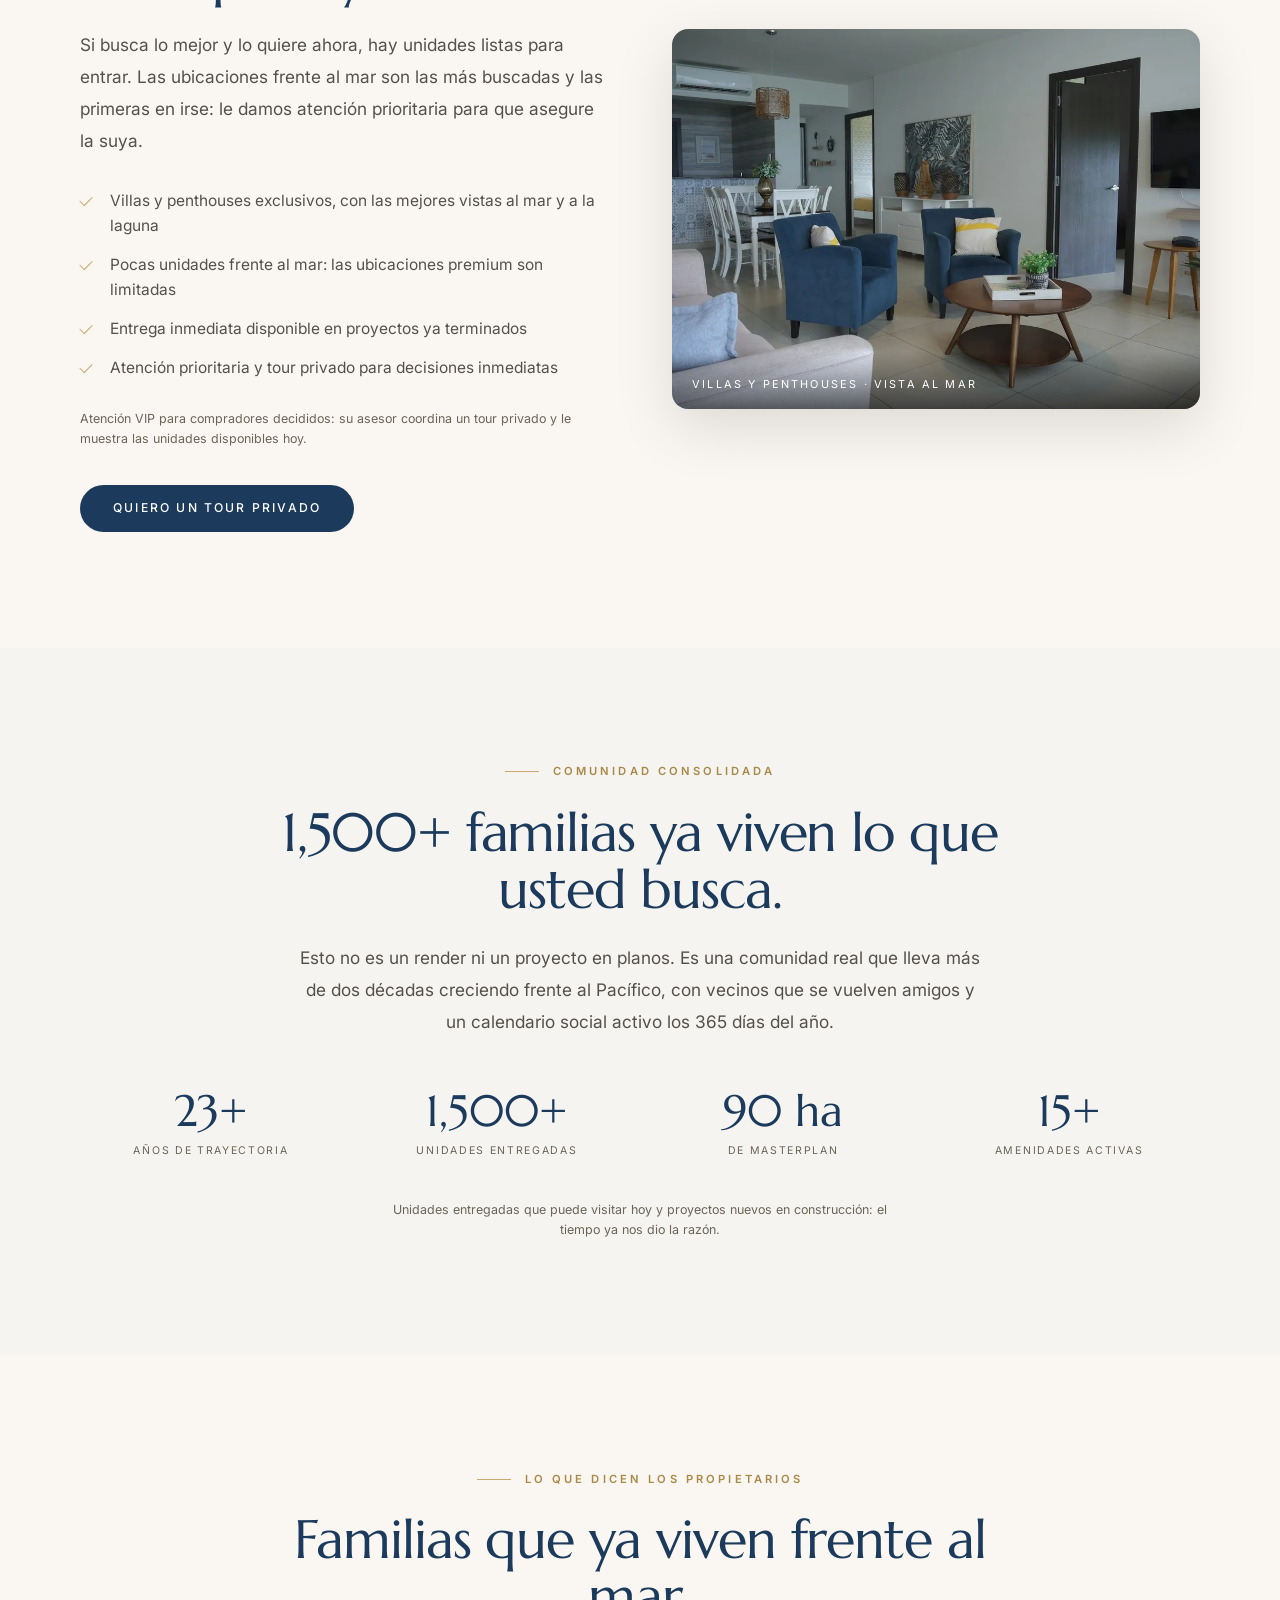
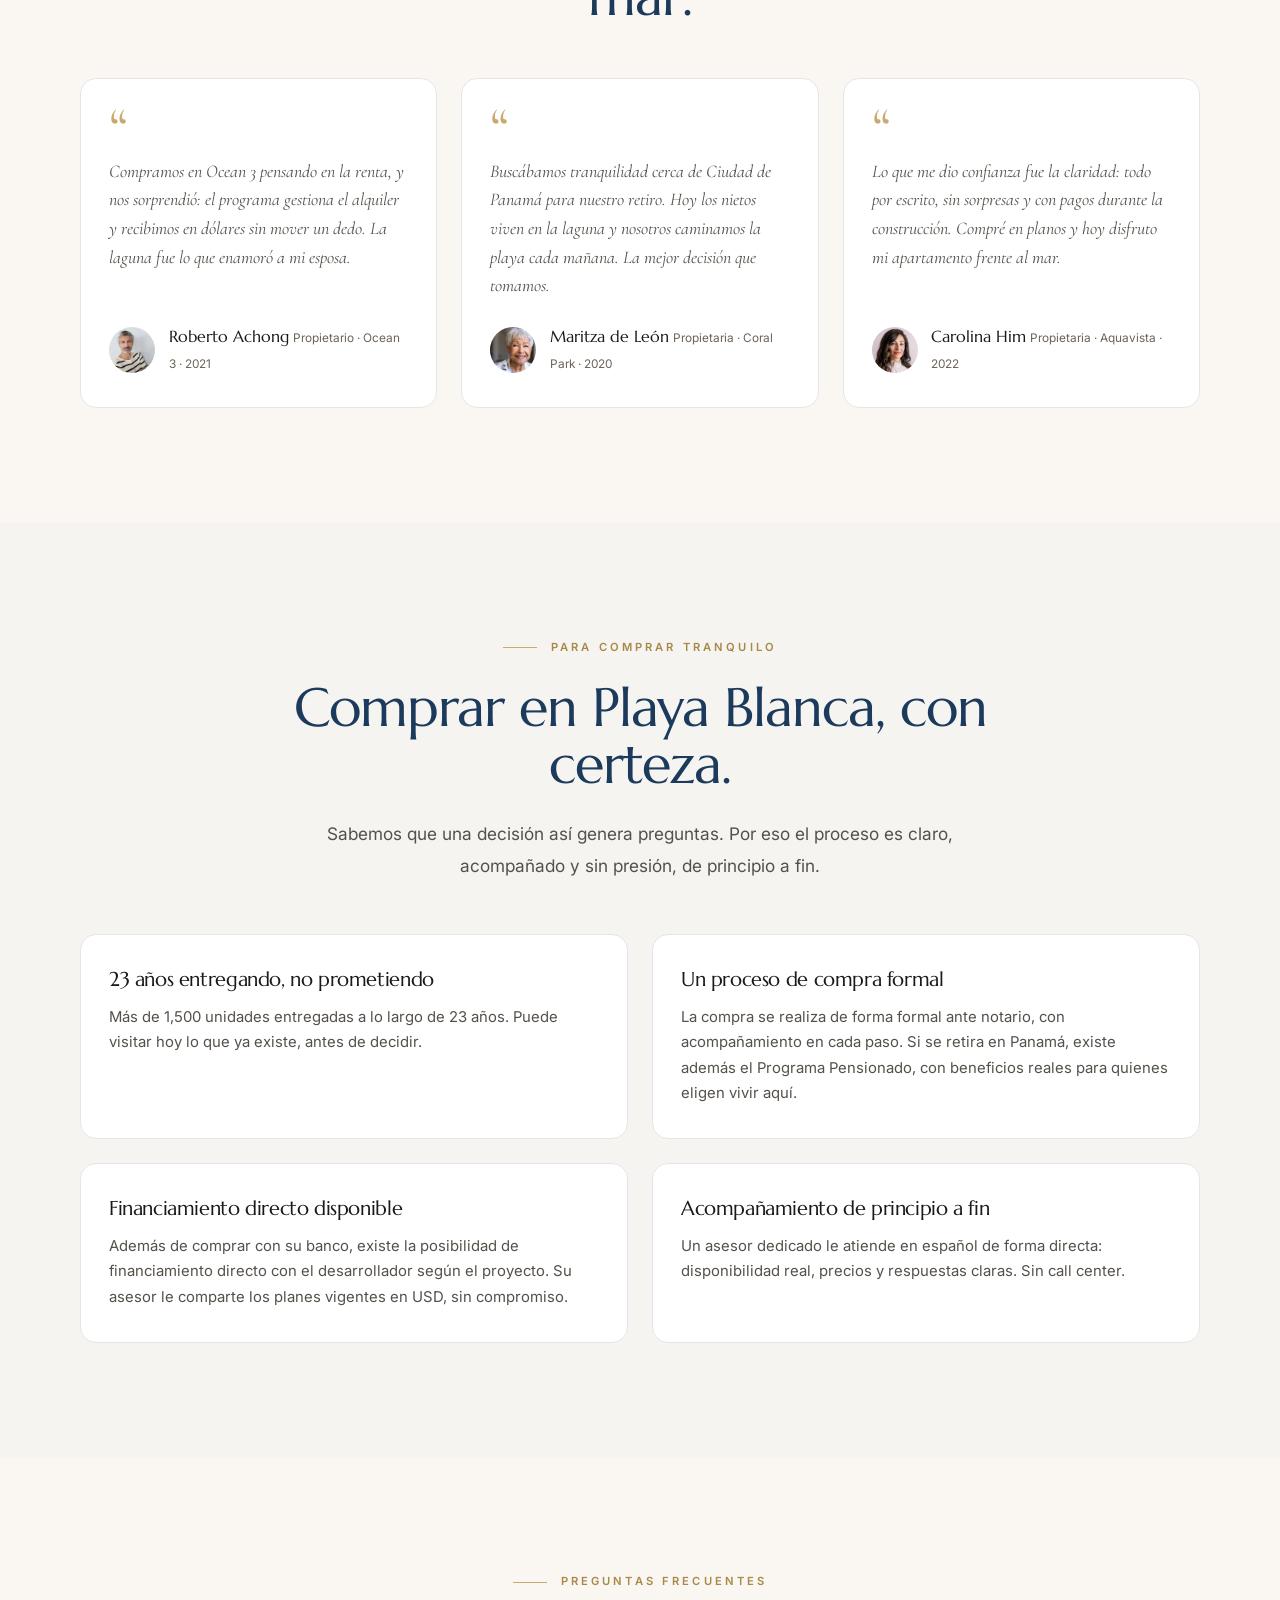
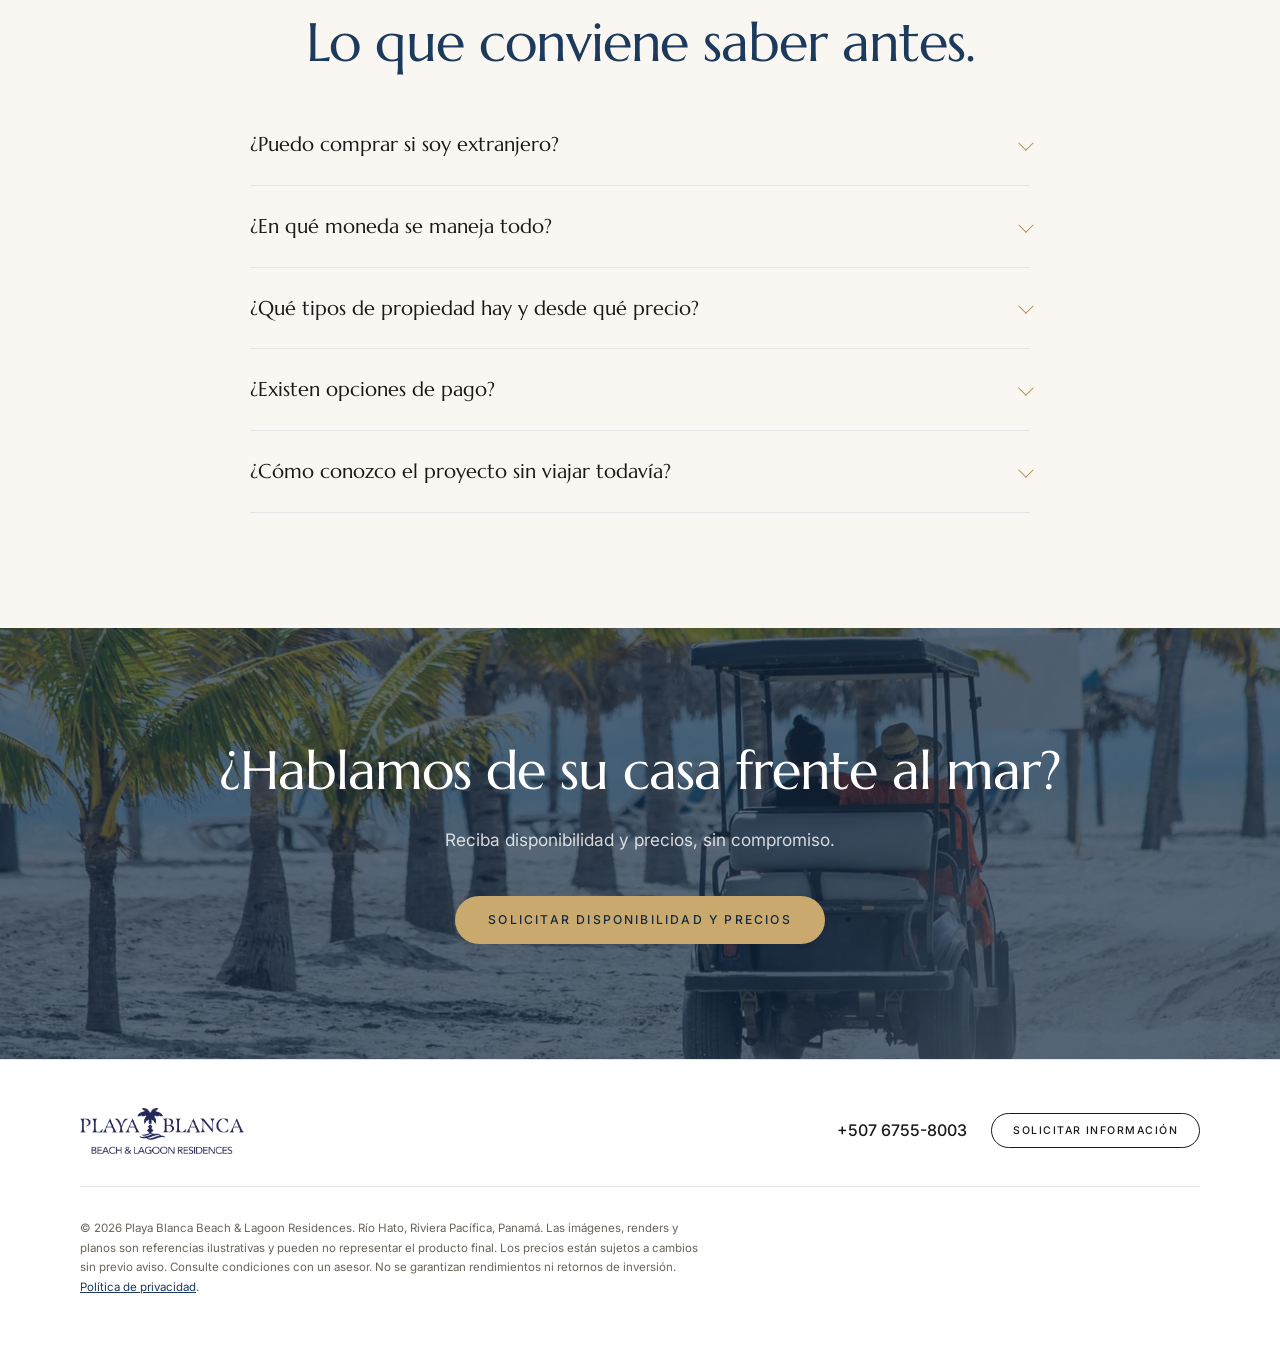
==== commit 2283fc5a: "Revisión independiente aplicada: play a prueba de fallos, ClickToCall, privacidad en el pie, hero li" ====
--- a/index.html
+++ b/index.html
@@ -5,7 +5,7 @@
 <meta name="viewport" content="width=device-width, initial-scale=1">
 <title>Playa Blanca Beach &amp; Lagoon Residences — Su casa frente al mar, en la Riviera Pacífica de Panamá</title>
 <meta name="description" content="Comunidad consolidada frente al Pacífico de Panamá, con 23 años de vida y todo funcionando. Apartamentos y casas desde $193,912 USD, en Río Hato, a una hora de Ciudad de Panamá.">
-<link rel="canonical" href="https://panama.playablancaresidences.com/">
+<link rel="canonical" href="https://playablancaresidences.com/panama/">
 <meta name="theme-color" content="#1B3A5C">
 
 <meta property="og:type" content="website">
@@ -13,8 +13,8 @@
 <meta property="og:site_name" content="Playa Blanca Beach &amp; Lagoon Residences">
 <meta property="og:title" content="Su casa frente al mar, en la Riviera Pacífica de Panamá">
 <meta property="og:description" content="Una comunidad consolidada frente al Pacífico, con 23 años de vida y todo funcionando. Desde $193,912 USD.">
-<meta property="og:url" content="https://panama.playablancaresidences.com/">
-<meta property="og:image" content="https://panama.playablancaresidences.com/images/hero-lagoon.jpg">
+<meta property="og:url" content="https://playablancaresidences.com/panama/">
+<meta property="og:image" content="https://playablancaresidences.com/images/hero-lagoon.jpg">
 <meta name="twitter:card" content="summary_large_image">
 
 <link rel="icon" href="/images/palmera.png?v=b8a39f3b">
@@ -25,7 +25,7 @@
 <link rel="stylesheet" href="/estilo.css?v=0974ae6c44">
 <style>picture{display:contents}picture>source{display:none}</style>
 <script>
-  window.PB_PRUEBA = /^landing-panama-(nueva|git-|[a-z0-9]{9}-)/.test(location.hostname);
+  window.PB_PRUEBA = /^landing-panama-(nueva|git-(?!main-)|[a-z0-9]{9}-)/.test(location.hostname) || location.hostname === 'localhost';
   if (window.PB_PRUEBA) { window.fbq = function(){}; window.fbq.loaded = true; }
 </script>
 
@@ -77,8 +77,8 @@
     "@context": "https://schema.org",
     "@type": "RealEstateAgent",
     "name": "Playa Blanca Beach & Lagoon Residences",
-    "url": "https://panama.playablancaresidences.com/",
-    "logo": "https://panama.playablancaresidences.com/images/logo.png",
+    "url": "https://playablancaresidences.com/panama/",
+    "logo": "https://playablancaresidences.com/images/logo.png",
     "description": "Residencias premium frente al Pacífico en la Riviera Pacífica de Panamá. Desde $193,912 USD.",
     "telephone": "+50767558003",
     "address": {
@@ -118,7 +118,7 @@
      Hero
      ====================================================================== -->
 <section class="hero" id="top">
-  <picture><source srcset="/images/hero-lagoon.webp?v=cc66e894" type="image/webp"><img class="hero-img" src="/images/hero-lagoon.jpg?v=4327f1b0" alt="La laguna de agua salada de Playa Blanca, frente al Pacífico panameño" fetchpriority="high"></picture>
+  <picture><source media="(max-aspect-ratio: 9/16)" srcset="/images/hero-lagoon-movil.webp?v=97fafa60" type="image/webp"><source srcset="/images/hero-lagoon.webp?v=cc66e894" type="image/webp"><img class="hero-img" src="/images/hero-lagoon.jpg?v=4327f1b0" alt="La laguna de agua salada de Playa Blanca, frente al Pacífico panameño" fetchpriority="high"></picture>
   <div class="hero-velo"></div>
 
   <div class="wrap hero-contenido">
@@ -968,6 +968,7 @@
       ilustrativas y pueden no representar el producto final. Los precios están
       sujetos a cambios sin previo aviso. Consulte condiciones con un asesor. No
       se garantizan rendimientos ni retornos de inversión.
+      <a href="/privacidad" style="white-space:nowrap">Política de privacidad</a>.
     </p>
   </div>
 </footer>
@@ -1753,20 +1754,27 @@
         .observe(campo, { attributes: true, attributeFilter: ['class'] });
     });
 
-    // Tarjetas de proyectos: en la landing original llevan al formulario.
+    // Tarjetas de proyectos: en la landing original llevan al formulario (también con teclado).
     var contacto = document.getElementById('contacto');
+    function irAlForm(){
+      if (!contacto) return;
+      try { contacto.scrollIntoView({ behavior: 'smooth', block: 'start' }); } catch(_) { location.hash = '#contacto'; }
+    }
     document.querySelectorAll('.proy').forEach(function(card){
       card.style.cursor = 'pointer';
-      card.addEventListener('click', function(){
-        if (!contacto) return;
-        try { contacto.scrollIntoView({ behavior: 'smooth', block: 'start' }); } catch(_) { location.hash = '#contacto'; }
+      card.setAttribute('tabindex', '0');
+      card.setAttribute('role', 'link');
+      card.addEventListener('click', irAlForm);
+      card.addEventListener('keydown', function(e){
+        if (e.key === 'Enter' || e.key === ' ') { e.preventDefault(); card.click(); }
       });
     });
 
-    // Llamadas: quien toca "Llamar" sale del formulario; al menos queda medido.
+    // Llamadas: quien toca "Llamar" sale del formulario; queda medido como evento propio
+    // (no "Contact": ese nombre ya significa "el asesor contactó al lead" en la escalera de Meta).
     document.querySelectorAll('a[href^="tel:"]').forEach(function(a){
       a.addEventListener('click', function(){
-        try { if (typeof fbq === 'function') fbq('track', 'Contact', { content_name: 'Llamada', source: 'landing_panama' }); } catch(_) {}
+        try { if (typeof fbq === 'function') fbq('trackCustom', 'ClickToCall', { source: 'landing_panama' }); } catch(_) {}
       });
     });
   })();
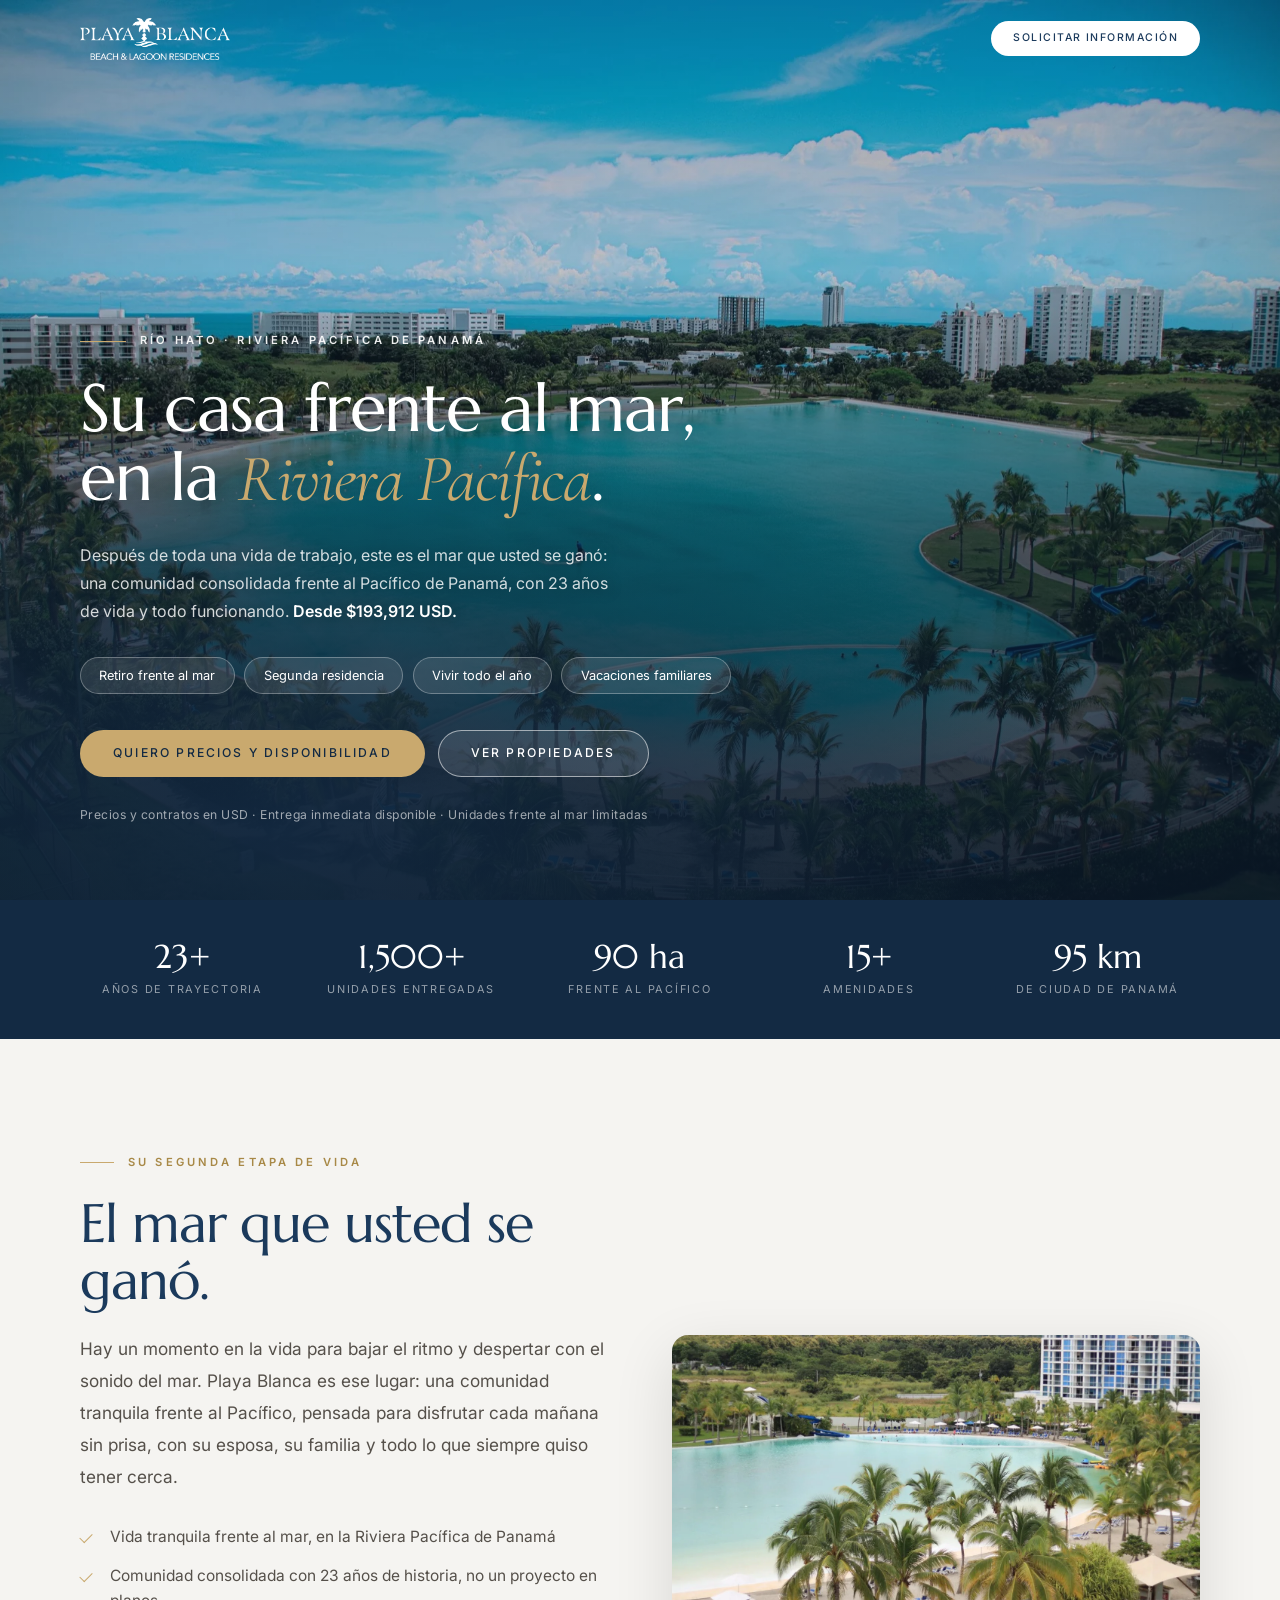
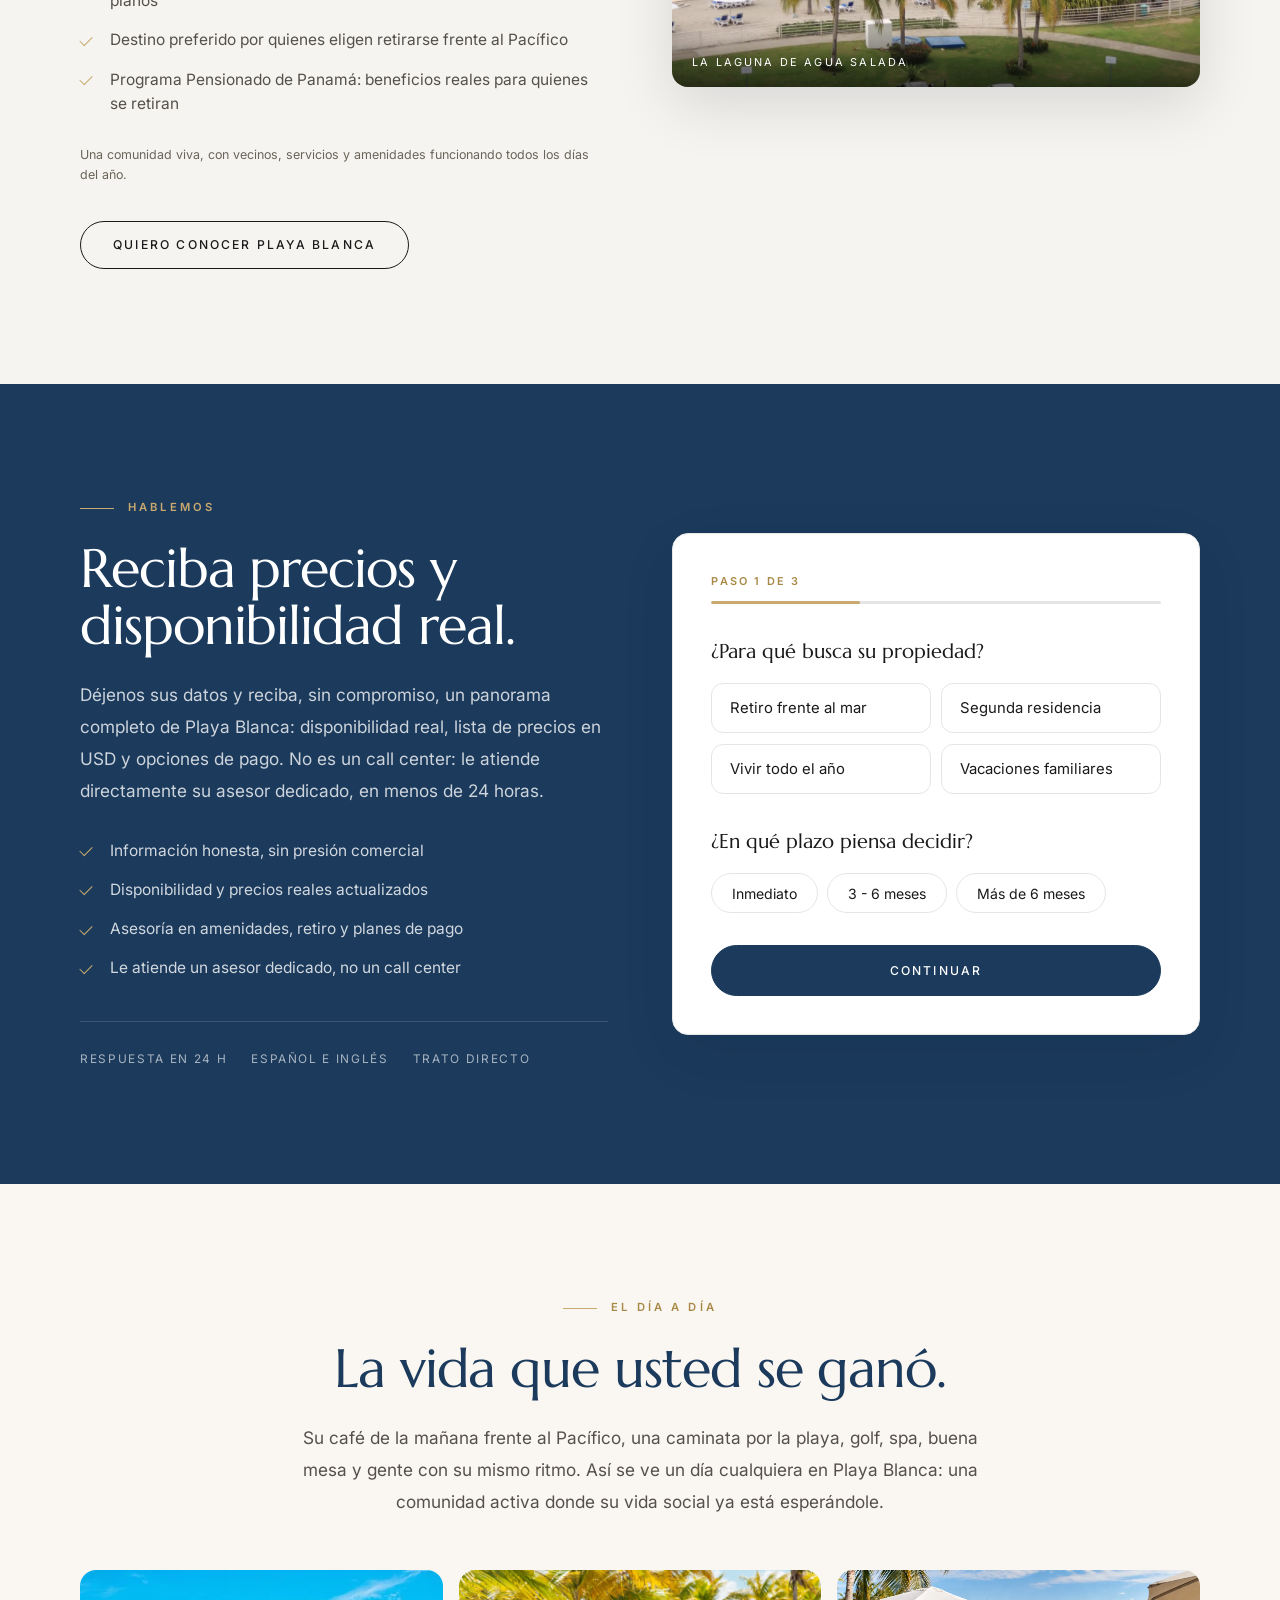
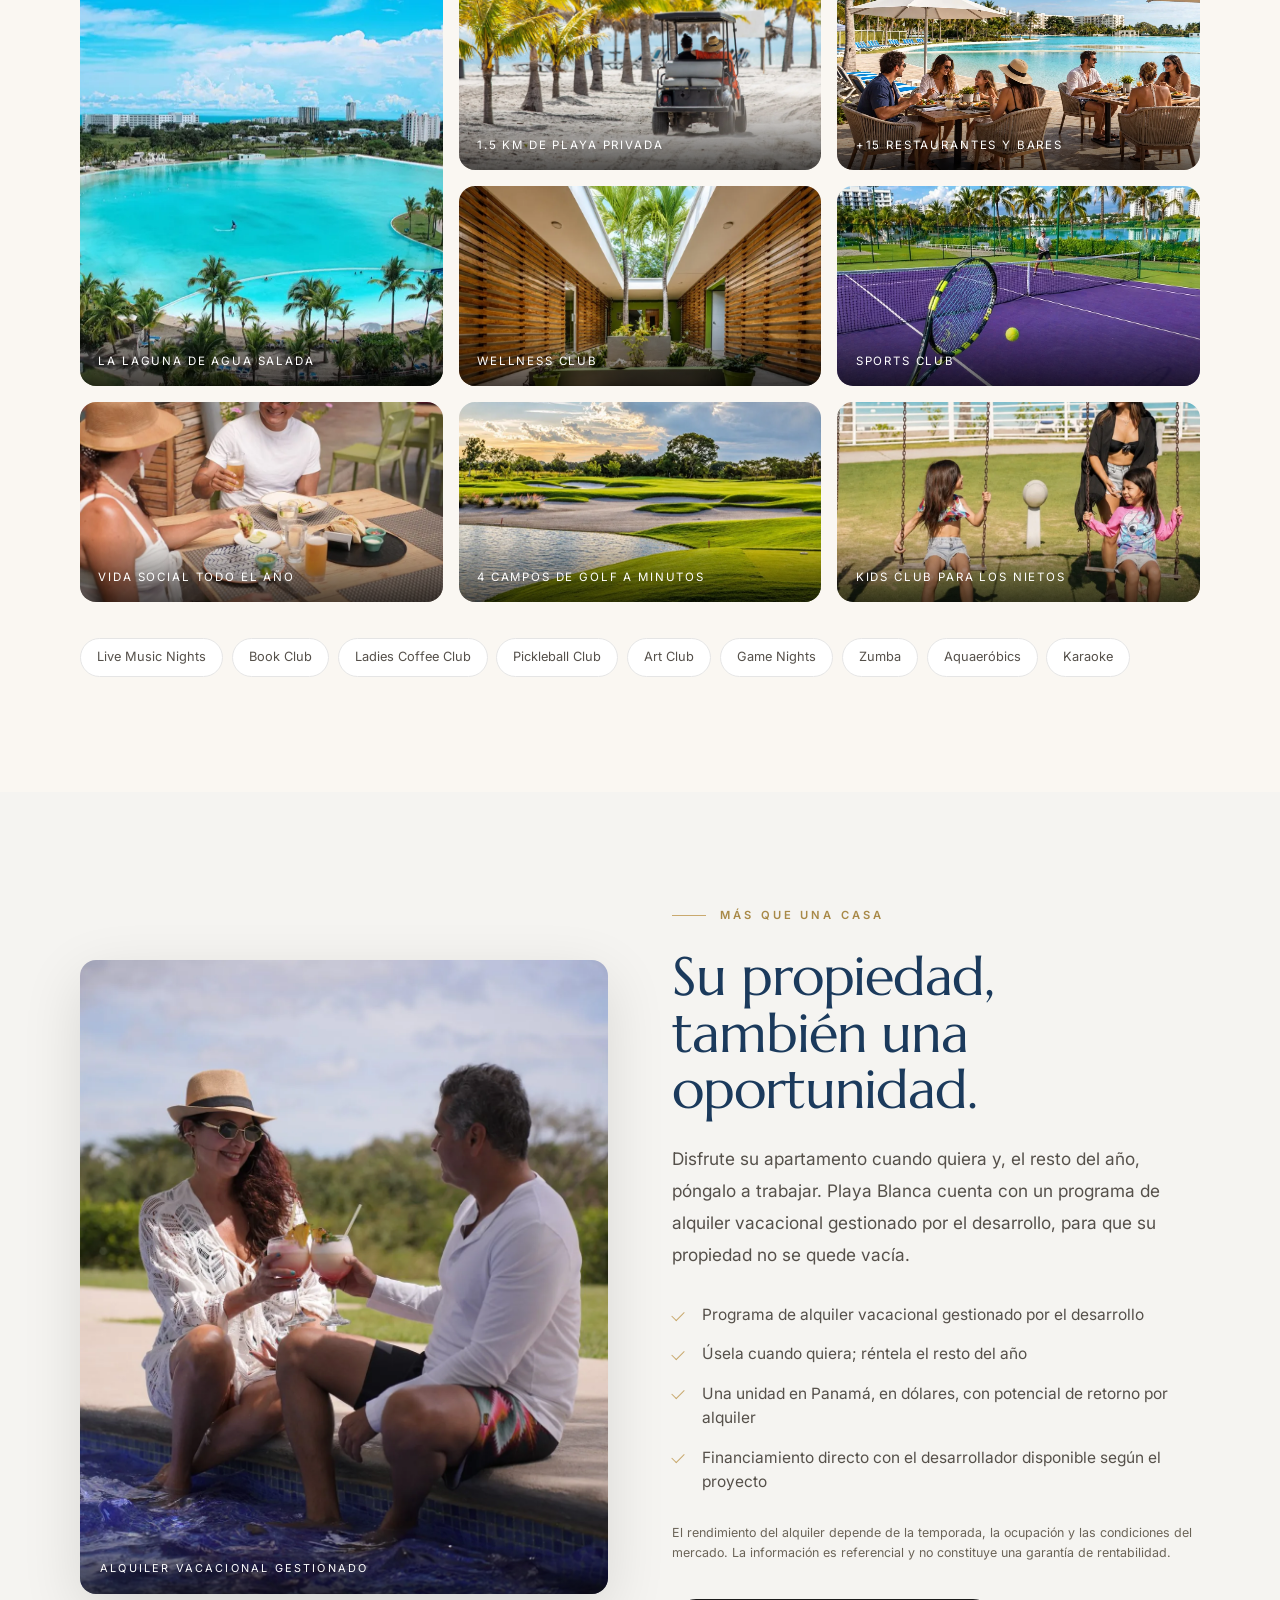
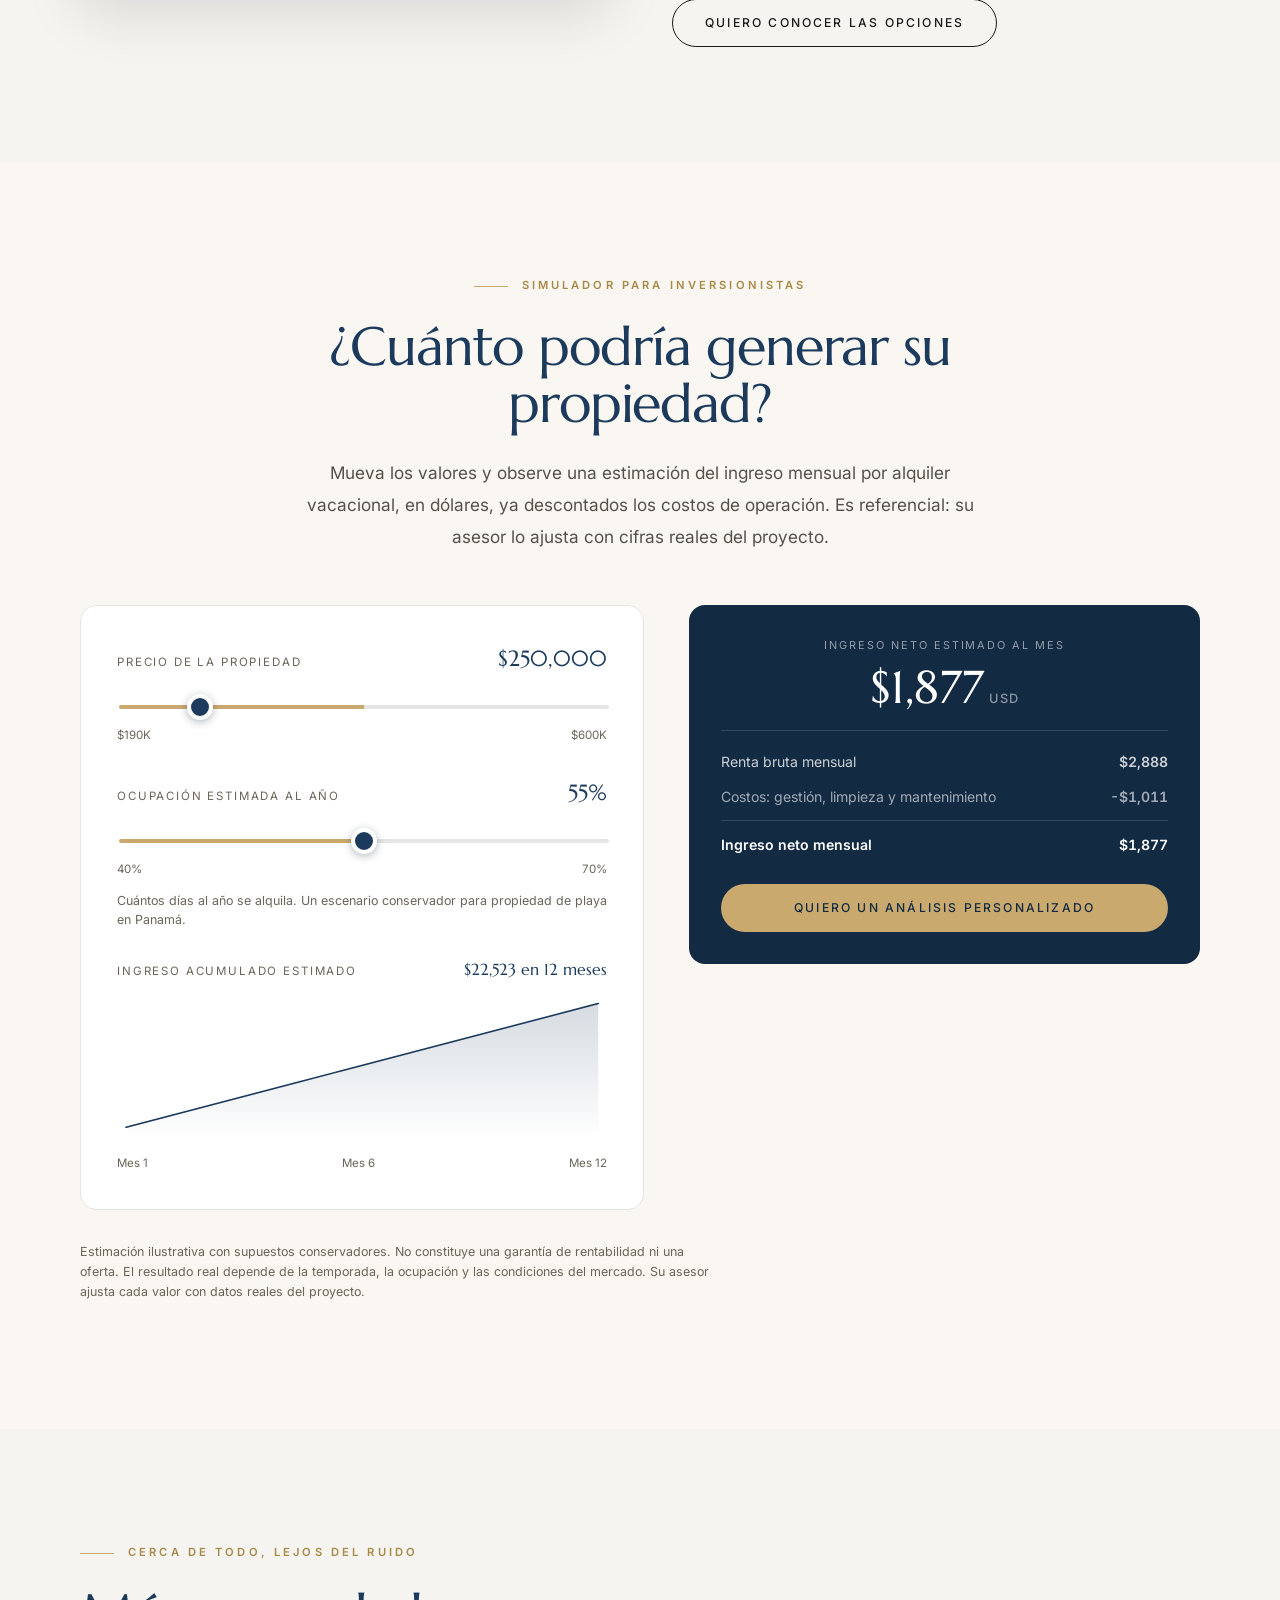
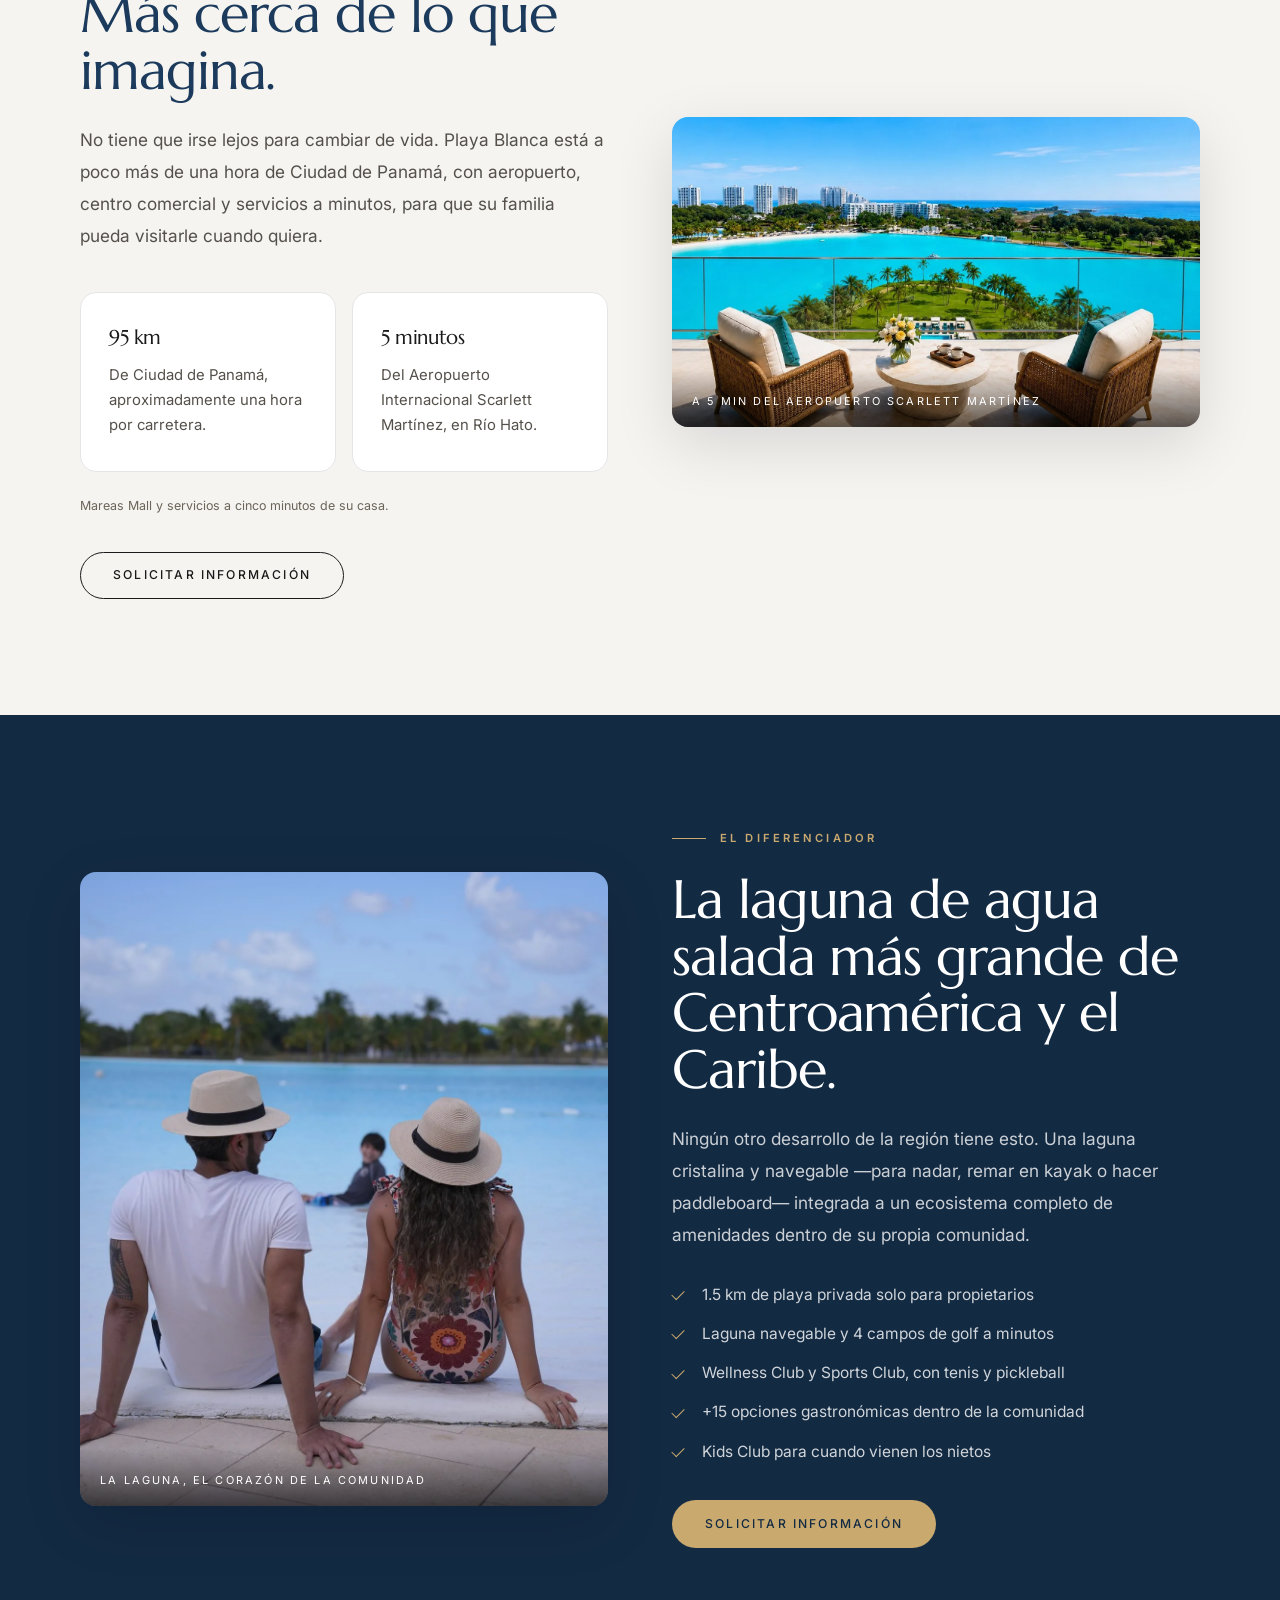
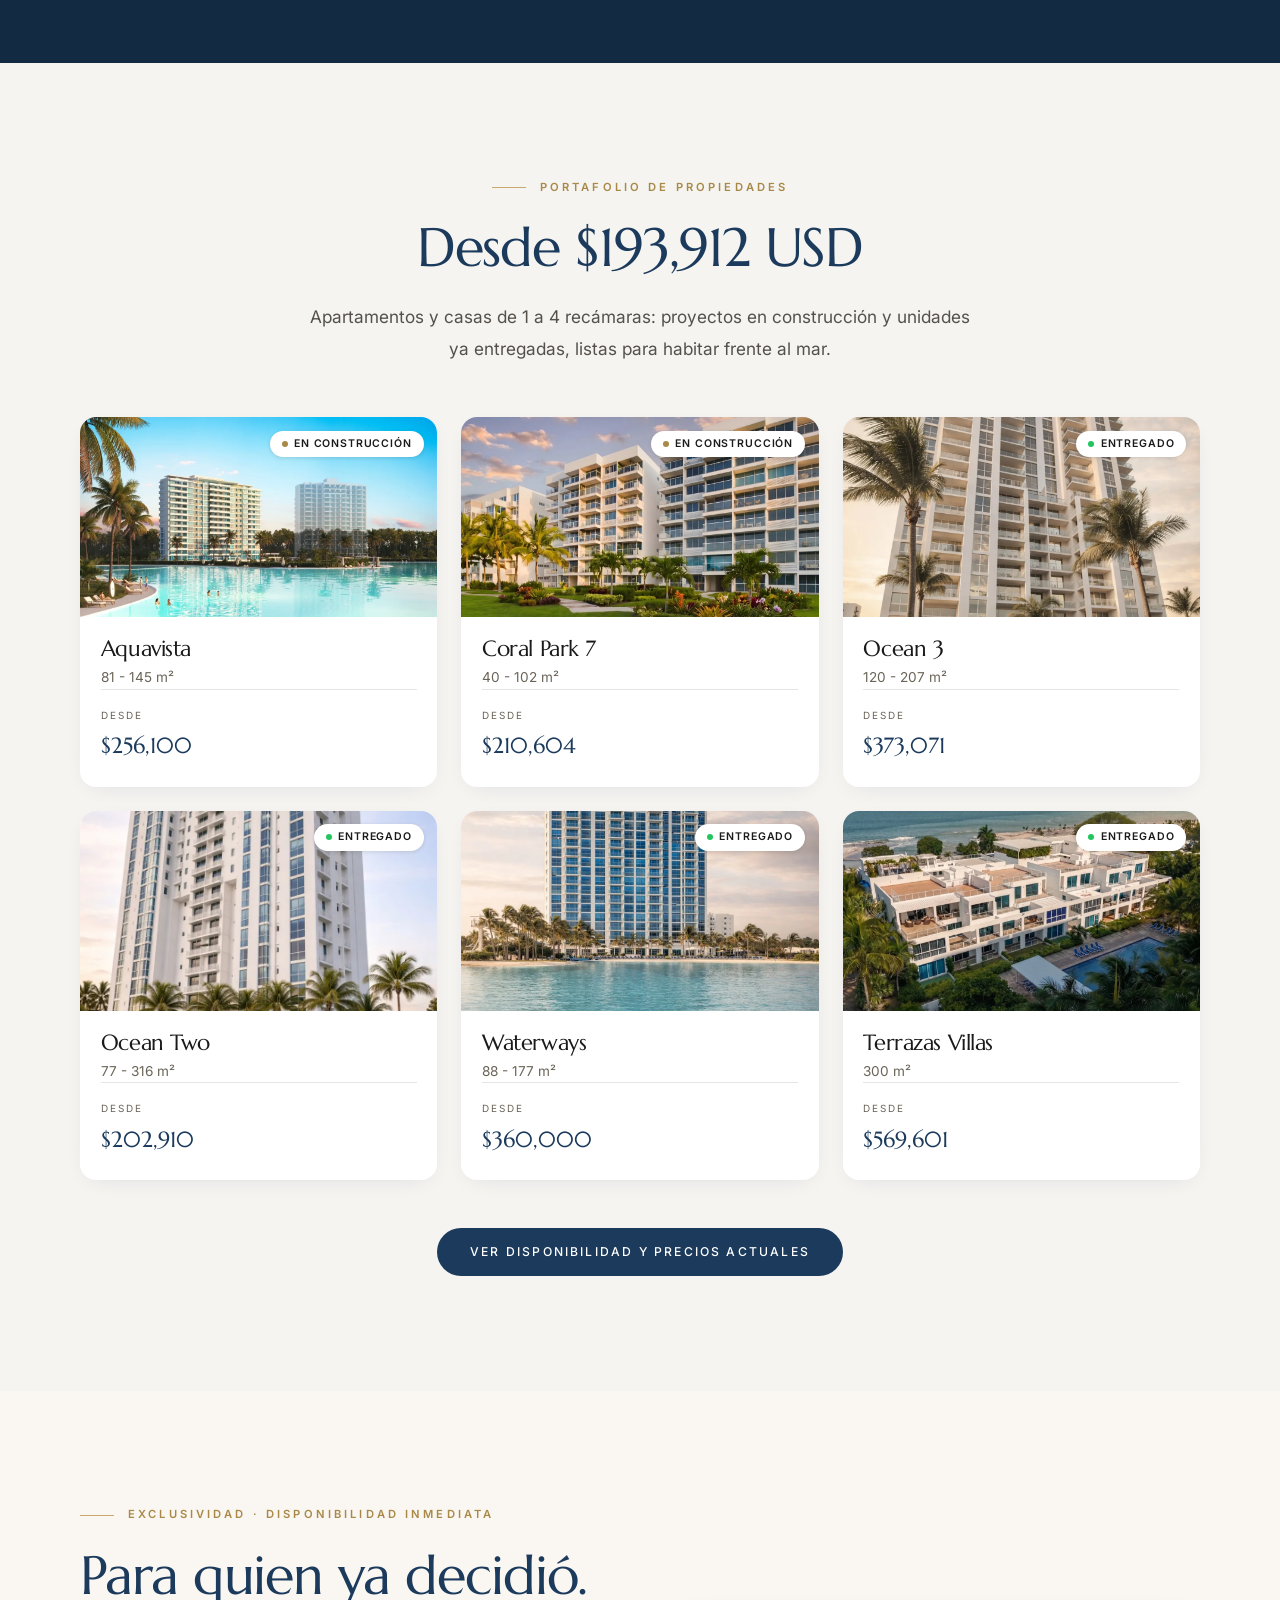
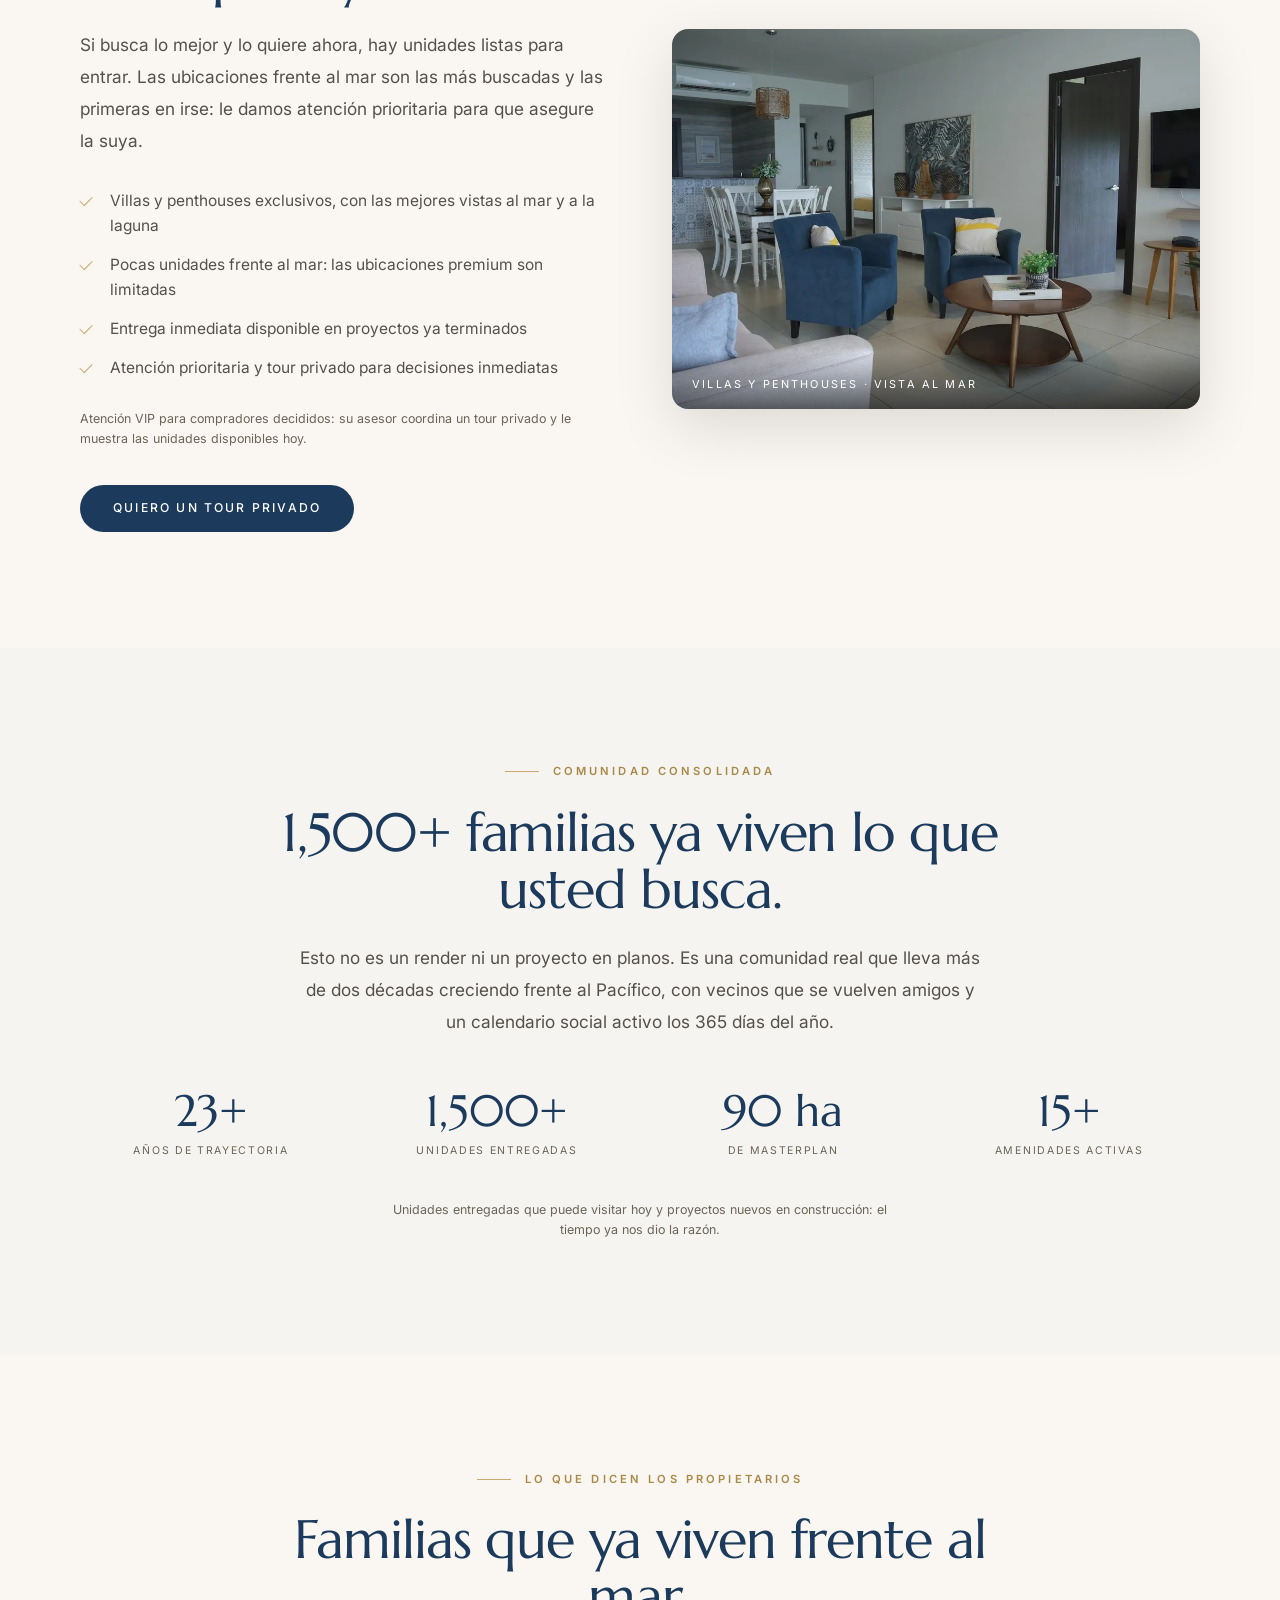
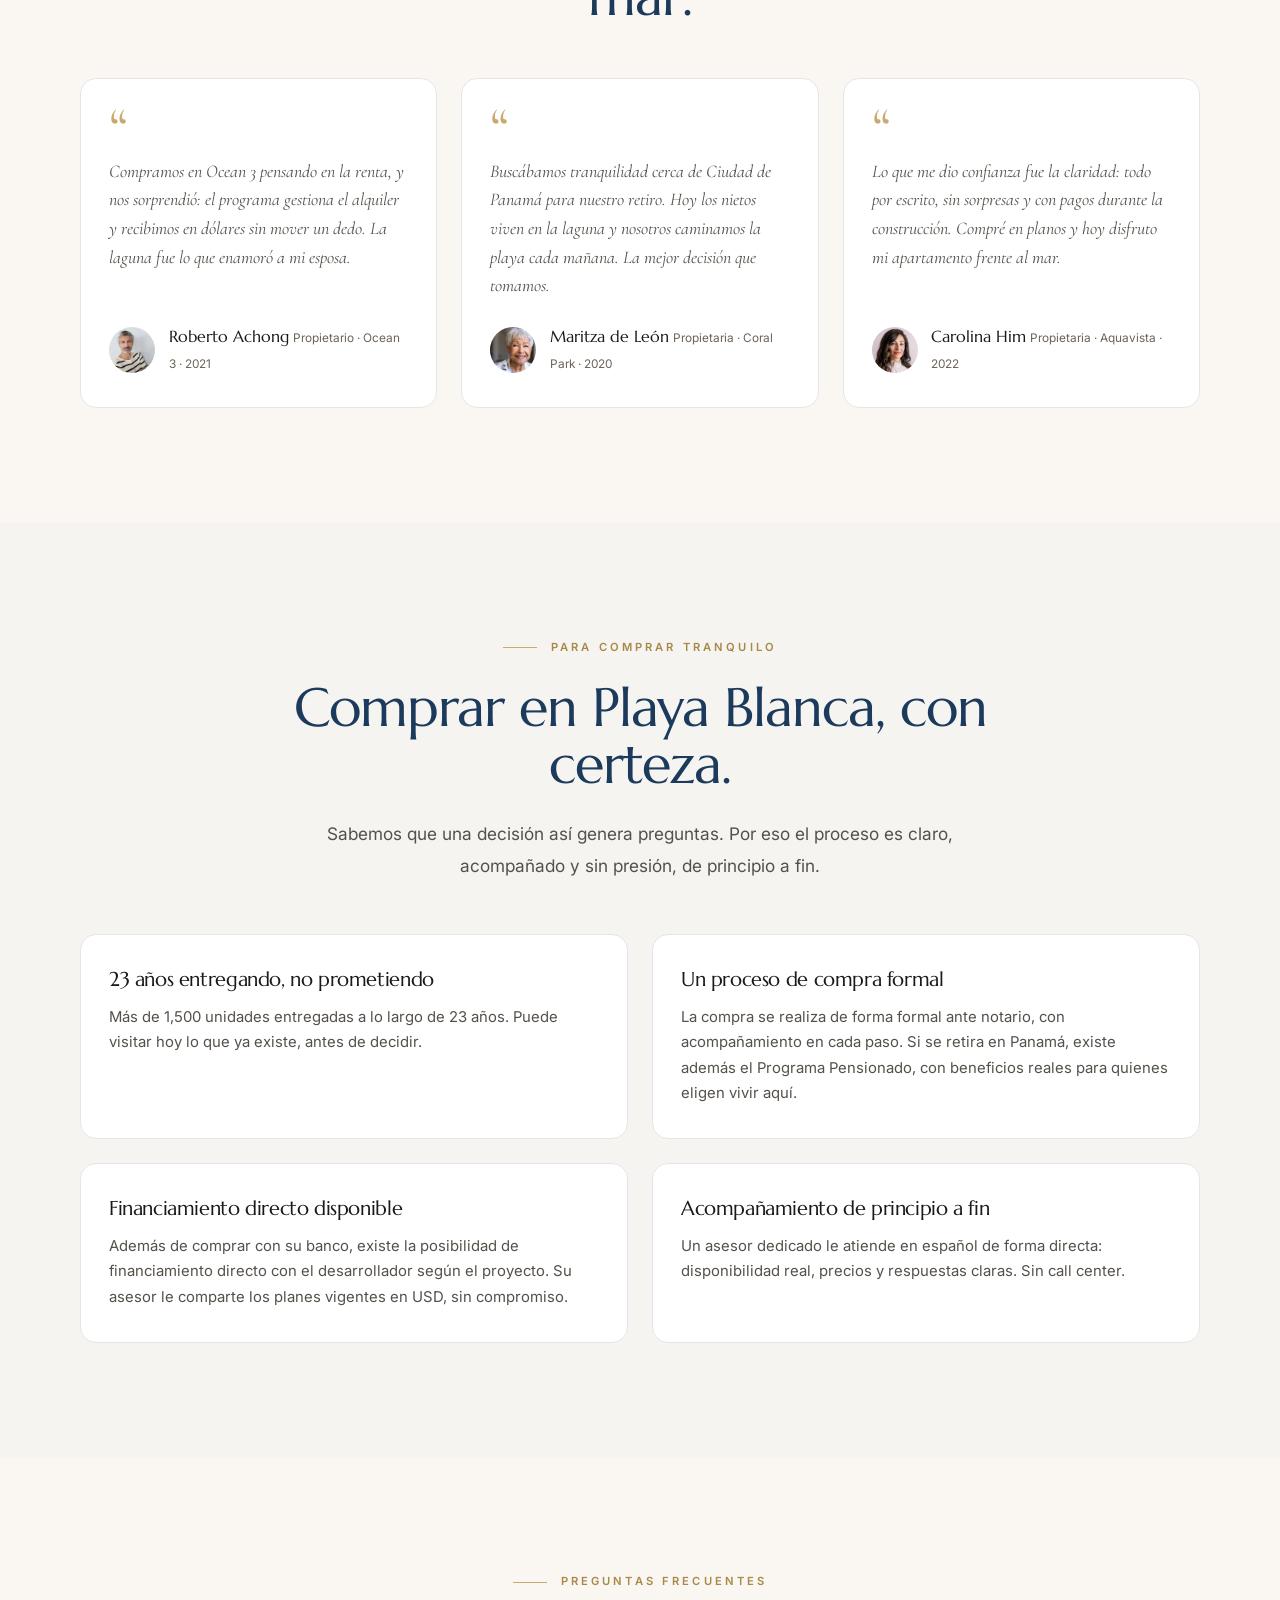
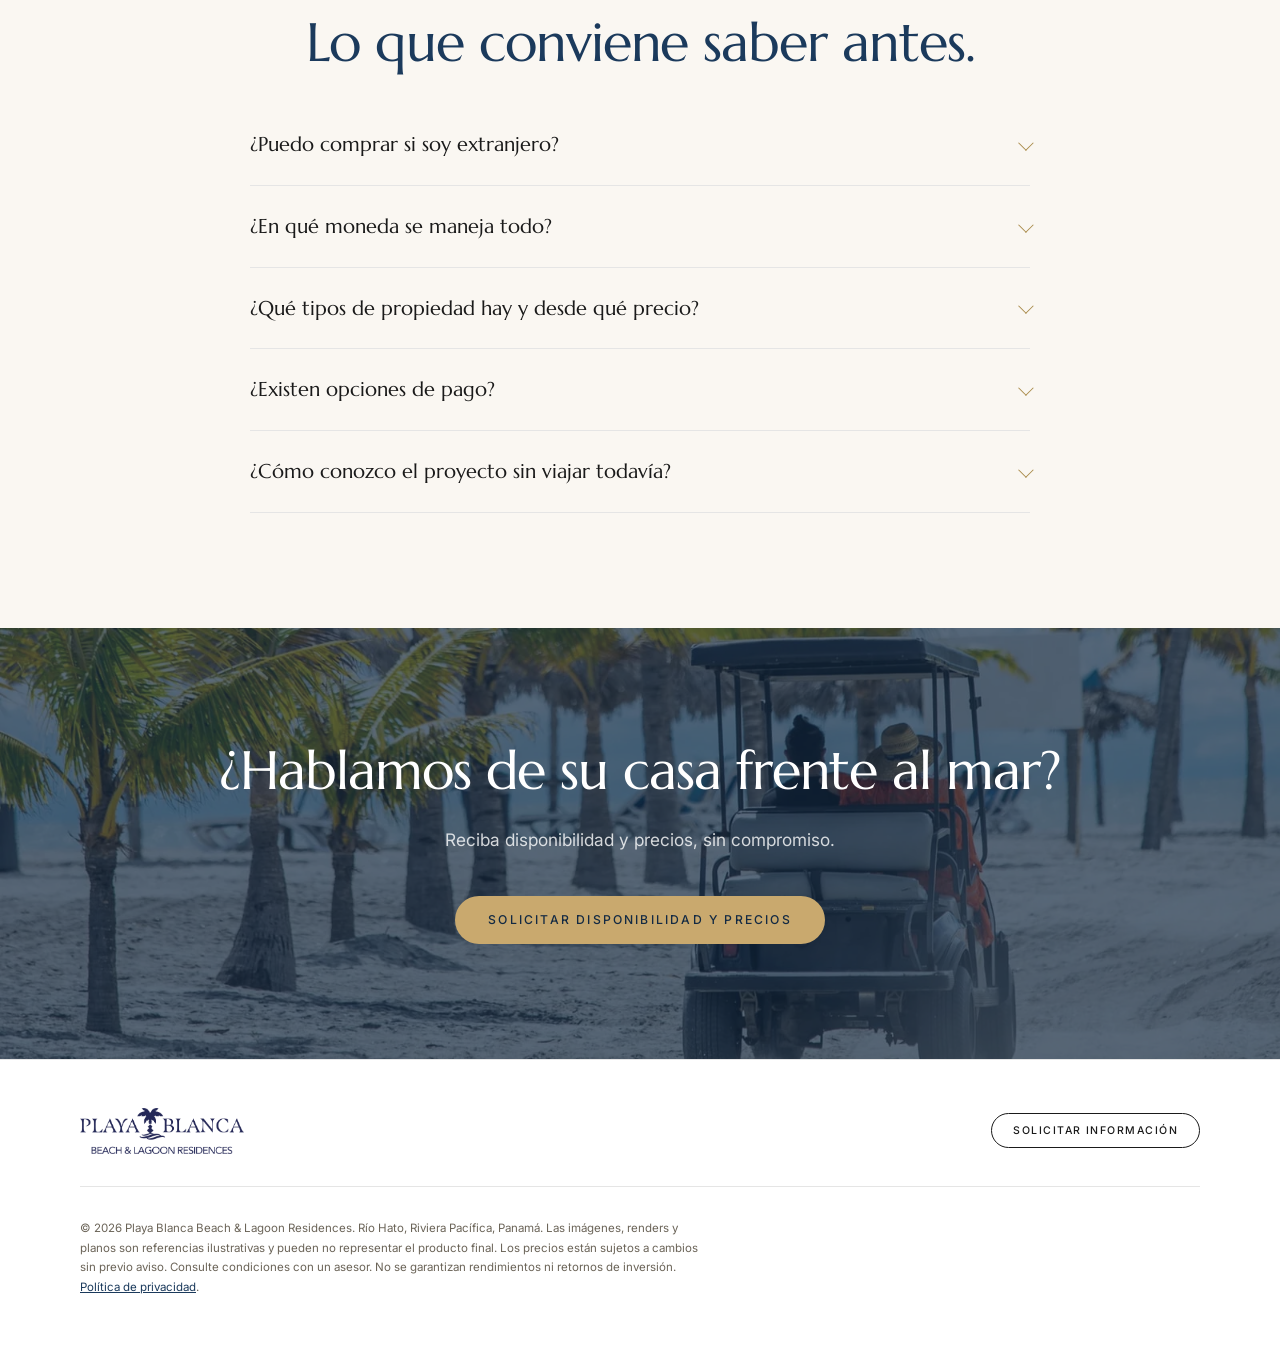
==== commit 17ad4eb6: "Landing: sin botón Llamar ni teléfono (Juan, 27-oct): todo va al formulario Quien llama no queda en " ====
--- a/index.html
+++ b/index.html
@@ -108,7 +108,6 @@
       <picture><source srcset="/images/logo.webp?v=1139a613" type="image/webp"><img class="nav-logo" src="/images/logo.png?v=fb18657d" alt="Playa Blanca Beach &amp; Lagoon Residences" width="999" height="280"></picture>
     </a>
     <div class="nav-derecha">
-      <a class="nav-tel" href="tel:+50767558003">+507 6755-8003</a>
       <a class="btn btn-sm nav-cta" href="#contacto">Solicitar información</a>
     </div>
   </div>
@@ -958,7 +957,6 @@
     <div class="pie-fila">
       <picture><source srcset="/images/logo.webp?v=1139a613" type="image/webp"><img class="pie-logo" src="/images/logo.png?v=fb18657d" alt="Playa Blanca Beach &amp; Lagoon Residences"></picture>
       <div style="display:flex;flex-wrap:wrap;align-items:center;gap:1.5rem">
-        <a href="tel:+50767558003" style="text-decoration:none;font-weight:500">+507 6755-8003</a>
         <a class="btn btn-sm btn-outline" href="#contacto">Solicitar información</a>
       </div>
     </div>
@@ -975,7 +973,6 @@
 
 <!-- Barra fija de móvil -->
 <div class="mobile-sticky-cta">
-  <a class="btn btn-outline btn-sm" href="tel:+50767558003">Llamar</a>
   <a class="btn btn-navy btn-sm" href="#contacto">Precios y disponibilidad</a>
 </div>
 
